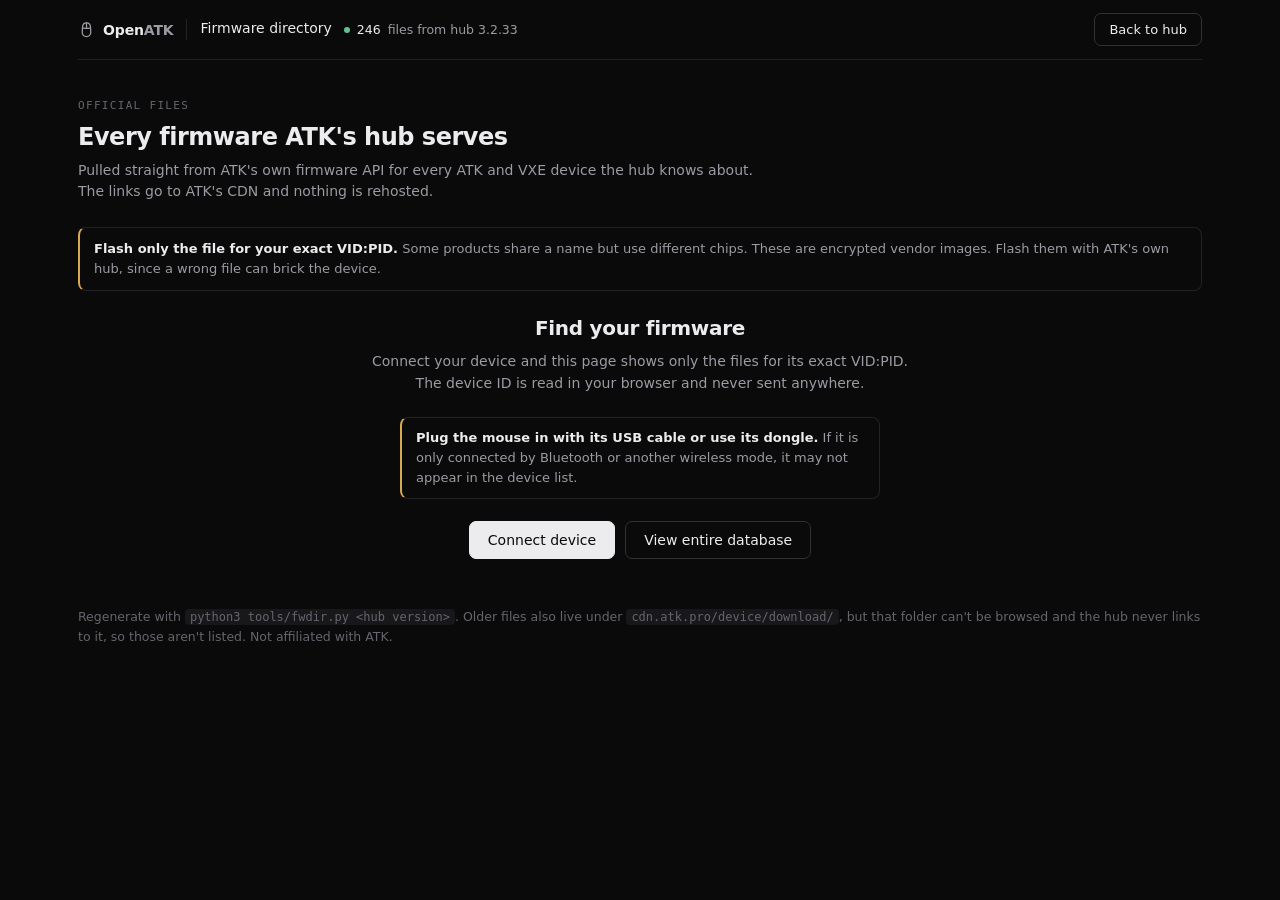
==== firmware/index.html @ 62155bb9 "Remind people to use the USB cable or dongle on the firmware page Co-Authored-By: Claude Sonnet 5.5 " ====
<!DOCTYPE html>
<html lang="en">
<head>
<meta charset="utf-8">
<meta http-equiv="Content-Security-Policy" content="default-src 'none'; script-src 'unsafe-inline'; style-src 'self' 'unsafe-inline' https://fonts.googleapis.com; font-src https://fonts.gstatic.com; connect-src 'none'; base-uri 'none'; form-action 'none'; img-src 'self' data: https://bpcdn.atkgear.com">
<meta name="viewport" content="width=device-width,initial-scale=1">
<script>try{const t=localStorage.getItem('openatk.theme');if(t)document.documentElement.dataset.theme=t.replace(/[^a-z]/g,'').slice(0,12)}catch{}
addEventListener('storage',e=>{if(e.key==='openatk.theme')document.documentElement.dataset.theme=String(e.newValue||'').replace(/[^a-z]/g,'').slice(0,12)});
addEventListener('message',e=>{if(e.source===parent&&e.origin===location.origin&&e.data&&e.data.type==='openatk-theme')document.documentElement.dataset.theme=String(e.data.theme).replace(/[^a-z]/g,'').slice(0,12)});
addEventListener('keydown',e=>{if((e.ctrlKey||e.metaKey)&&e.key==='k'&&parent!==window){e.preventDefault();parent.postMessage({type:'openatk-palette'},location.origin)}});</script>

<title>ATK Firmware</title>
<link href="https://fonts.googleapis.com/css2?family=Inter:wght@400;500;600;700&family=IBM+Plex+Mono:wght@400;500&family=Space+Grotesk:wght@500;600;700&display=swap" rel="stylesheet">
<link rel="stylesheet" href="../ui.css">
<style>
.intro{margin:40px 0 24px;max-width:680px}
.intro h2{margin:12px 0 8px;font:600 24px/1.2 var(--sans);letter-spacing:-.02em}
.intro p{margin:0;color:var(--dim)}
.warn{margin:0 0 22px;border-left:2px solid var(--warn)}
.warn b{color:var(--ink);font-weight:600}
.tools{display:flex;flex-wrap:wrap;gap:10px;align-items:center;margin:0 0 18px}
.search{flex:1 1 280px;display:flex;align-items:center;gap:10px;padding:0 12px;height:36px;border-radius:7px;border:1px solid var(--line2)}
.search:focus-within{border-color:var(--dim)}
.search svg{color:var(--dimmer);flex:none;width:15px;height:15px}
.search input{flex:1;min-width:0;background:none;border:0;outline:none;color:var(--ink);font:inherit;padding:0}
.search input::placeholder{color:var(--dimmer)}
.chips{display:flex;gap:4px;flex-wrap:wrap}
.chip{font:500 13px/1 var(--sans);padding:8px 12px;border-radius:7px;border:1px solid transparent;cursor:pointer;color:var(--dim);background:none}
.chip:hover{color:var(--ink)}
.chip[aria-pressed=true]{color:var(--ink);background:var(--card2);border-color:var(--line2)}
.chip span{opacity:.7;margin-left:4px;font-family:var(--mono);font-size:11.5px}
.count{margin-left:auto;color:var(--dimmer);font:400 12.5px/1 var(--mono)}
.detect{margin:-6px 0 18px}
.detect b{color:var(--ink)}
.detect code{color:var(--acc)}
.detect.bad{border-color:#4d2c2a}
.detect button{margin-left:8px;background:none;border:0;color:var(--dim);text-decoration:underline;cursor:pointer;font:inherit;padding:0}
.grid{display:grid;grid-template-columns:repeat(auto-fill,minmax(340px,1fr));gap:12px}
.card{border:1px solid var(--line);border-radius:10px;padding:16px;display:flex;flex-direction:column;gap:12px;min-width:0}
.card h3{margin:0;font:600 14px/1.3 var(--sans);overflow-wrap:anywhere}
.meta{display:flex;flex-wrap:wrap;gap:6px}
.pill{font:400 11.5px/1 var(--mono);padding:5px 7px;border-radius:5px;color:var(--dim);border:1px solid var(--line)}
.pill.acc{color:var(--ink);border-color:var(--line2)}
.vers{display:flex;flex-direction:column;border-top:1px solid var(--line)}
.ver{display:grid;grid-template-columns:auto 1fr auto;gap:4px 12px;align-items:center;padding:10px 0}
.ver+.ver{border-top:1px solid var(--line)}
.ver .v{font:500 13px/1 var(--mono)}
.ver .tag{font:500 10px/1 var(--mono);letter-spacing:.08em;text-transform:uppercase;color:var(--acc);justify-self:start}
.ver .acts{display:flex;gap:6px;grid-row:span 2}
.ver .note{grid-column:1/3;margin:0;color:var(--dim);font-size:12.5px;line-height:1.45;display:-webkit-box;-webkit-line-clamp:2;
  -webkit-box-orient:vertical;overflow:hidden;cursor:pointer;overflow-wrap:anywhere}
.ver .note.open{-webkit-line-clamp:unset;white-space:pre-line}
.ver .note:empty{display:none}
.act{font:500 12.5px/1 var(--sans);padding:7px 10px;border-radius:6px;border:1px solid var(--line2);cursor:pointer;text-decoration:none;
  color:var(--ink);background:none;white-space:nowrap}
.act:hover{background:var(--card2)}
.act.dl{background:var(--ink);border-color:var(--ink);color:#0a0a0b}
.act.dl:hover{background:#fff}
.empty{padding:60px 20px;text-align:center;color:var(--dimmer)}
.foot{margin-top:34px}
.gate{max-width:560px;margin:24px auto 48px;text-align:center}
.gate h2{margin:0 0 10px;font:600 20px/1.3 var(--sans);letter-spacing:-.015em}
.gate p{margin:0 auto 22px;color:var(--dim)}
.gate .hint{max-width:480px;padding:10px 14px;border:1px solid var(--line);border-left:2px solid var(--warn);border-radius:var(--r);font-size:13px;text-align:left}
.gate .hint b{color:var(--ink);font-weight:600}
.gate .actions{display:flex;flex-wrap:wrap;justify-content:center;gap:10px}
.gate .btn{padding:11px 18px;font-size:14px}
.gate .gatenote{margin:18px auto 0;font-size:13px;color:var(--warn)}
.gate .gatenote:empty{display:none}
#browse.device .tools{display:none}
#browse.device .detect{margin-top:0}
.detect .acts{display:flex;flex-wrap:wrap;gap:8px;margin-top:12px}
.detect .acts button{margin:0;padding:8px 12px;border:1px solid var(--line2);border-radius:6px;background:none;color:var(--ink);font:500 12.5px/1 var(--sans);text-decoration:none}
.detect .acts button:hover{background:var(--card2)}
@media (max-width:820px){
.grid{grid-template-columns:minmax(0,1fr)}
.count{margin-left:0;width:100%}
}
</style>
</head>
<body>
<div class="wrap">

<header>
  <a class="brand" href="../" aria-label="OpenATK home">
    <span class="mark"><svg viewBox="0 0 24 24" width="20" height="20" fill="none" stroke="currentColor" style="color:var(--acc)" stroke-width="1.8" aria-hidden="true"><path d="M12 2.5c3.7 0 5.6 2.6 5.7 6.6l.3 6.4c.2 4.1-2.3 6.5-6 6.5s-6.2-2.4-6-6.5l.3-6.4C6.4 5.1 8.3 2.5 12 2.5Z"/><path d="M12 2.8v6.4M6.5 9.6c3.6 1 7.4 1 11 0" stroke-linecap="round"/></svg></span>
    <b>Open<span>ATK</span></b>
  </a>
  <div class="devhead">
    <h1>Firmware directory</h1>
    <div class="status" id="status">Loading</div>
  </div>
  <a class="btn ghost" href="../">Back to hub</a>
</header>

<section class="intro">
  <div class="kicker">Official files</div>
  <h2>Every firmware ATK's hub serves</h2>
  <p>Pulled straight from ATK's own firmware API for every ATK and VXE device the hub knows about. The links go to ATK's CDN and nothing is rehosted.</p>
</section>

<p class="warn"><b>Flash only the file for your exact VID:PID.</b> Some products share a name but use different chips. These are encrypted vendor images. Flash them with ATK's own hub, since a wrong file can brick the device.</p>

<section class="gate" id="gate">
  <h2>Find your firmware</h2>
  <p>Connect your device and this page shows only the files for its exact VID:PID. The device ID is read in your browser and never sent anywhere.</p>
  <p class="hint"><b>Plug the mouse in with its USB cable or use its dongle.</b> If it is only connected by Bluetooth or another wireless mode, it may not appear in the device list.</p>
  <div class="actions"><button class="btn" id="connect" type="button">Connect device</button><button class="btn ghost" id="showAll" type="button">View entire database</button></div>
  <p class="gatenote" id="gateNote" role="status"></p>
</section>

<div id="browse" hidden>
<div class="tools">
  <label class="search"><svg viewBox="0 0 24 24" width="18" height="18" fill="none" stroke="currentColor" stroke-width="2" stroke-linecap="round" aria-hidden="true"><circle cx="11" cy="11" r="7"/><path d="m20 20-3.5-3.5"/></svg><input id="q" type="search" placeholder="Search name, VID:PID, version" aria-label="Search firmware" autocomplete="off"></label>
  <div class="chips" id="chips" role="group" aria-label="Brand"></div>
  <button class="btn ghost" id="detect" type="button">Check my device</button>
  <div class="count" id="count" aria-live="polite"></div>
</div>
<div class="detect" id="detectOut" role="status" hidden></div>

<div class="grid" id="grid"></div>
</div>

<p class="foot">Regenerate with <code>python3 tools/fwdir.py &lt;hub version&gt;</code>. Older files also live under <code>cdn.atk.pro/device/download/</code>, but that folder can't be browsed and the hub never links to it, so those aren't listed. Not affiliated with ATK.</p>

</div>
<script id="fw" type="application/json">{"hub": "3.2.33", "rows": [{"name": "ATK 8K Nano Dongle", "vid": "373b", "pid": "1178", "mark": "dongle", "version": "1.05", "file": "https://bpcdn.atkgear.com/hub-cloud/file/6d37c5a793b597dd5ed7aeb981f3dd7c.bin", "notes": "Fixed known issues"}, {"name": "ATK A9 2.0 NK", "vid": "373b", "pid": "1223", "mark": "a9", "version": "1.0.11", "file": "https://bpcdn.atkgear.com/hub-cloud/file/f02eb9a50400c7c348dc03ebdc33a70c.bin", "notes": "Factory firmware"}, {"name": "ATK A9 3.0 NK", "vid": "373b", "pid": "1305", "mark": "a9", "version": "1.0.20", "file": "https://bpcdn.atkgear.com/hub-cloud/file/4e09f88d09da1732068cfc5bc075131e.bin", "notes": "Initial Firmware"}, {"name": "ATK A9 3.0 NK", "vid": "373b", "pid": "134e", "mark": "a9", "version": "1.0.21", "file": "https://bpcdn.atkgear.com/hub-cloud/file/b7e03161109fbc6930badf37ad80b1d4.bin", "notes": "Initial Firmware"}, {"name": "ATK A9 Air", "vid": "373b", "pid": "120a", "mark": "a9", "version": "3.03", "file": "https://bpcdn.atkgear.com/hub-cloud/file/faee293f0867e6547bc4eec74ca710ae.bin", "notes": "1. Fixed keys not being released during macro recording"}, {"name": "ATK A9 Air", "vid": "373b", "pid": "120a", "mark": "a9", "version": "3.00", "file": "https://bpcdn.atkgear.com/hub-cloud/file/e464d49c59ca0cb1a3d35c83cc2dab8d.bin", "notes": "Note: because the device's low-level firmware was optimized, the matching receiver firmware must also be updated to V3.00 or later."}, {"name": "ATK A9 Air", "vid": "373b", "pid": "1343", "mark": "a9", "version": "1.1.6", "file": "https://bpcdn.atkgear.com/hub-cloud/file/c074eb55357c8bae27912f91cbe3b2f7.bin", "notes": "Initial Firmware"}, {"name": "ATK A9 Air +", "vid": "373b", "pid": "1288", "mark": "a9", "version": "1.1.6", "file": "https://bpcdn.atkgear.com/hub-cloud/file/ec4f9b691d2e2406c04ad4f837a87990.bin", "notes": "Initial Firmware"}, {"name": "ATK A9 Air +", "vid": "373b", "pid": "1293", "mark": "a9", "version": "5.20", "file": "https://bpcdn.atkgear.com/hub-cloud/file/6bd0c61f52f98a09ce32c2fe7f323b14.bin", "notes": "Routine update"}, {"name": "ATK A9 Air +", "vid": "373b", "pid": "1293", "mark": "a9", "version": "5.10", "file": "https://bpcdn.atkgear.com/hub-cloud/file/8b24be4417f4a713a25568e68656b2a1.bin", "notes": "Factory firmware"}, {"name": "ATK A9 Mini", "vid": "373b", "pid": "125a", "mark": "a9", "version": "5.10", "file": "https://bpcdn.atkgear.com/hub-cloud/file/932b54b8eeba14698cb49850f0e4f3c6.bin", "notes": "Factory firmware"}, {"name": "ATK A9 Mini", "vid": "373b", "pid": "1268", "mark": "a9", "version": "1.1.6", "file": "https://bpcdn.atkgear.com/hub-cloud/file/7e30127670fd63b0521316d41f2bd5d9.bin", "notes": "Initial Firmware"}, {"name": "ATK A9 Mini +", "vid": "373b", "pid": "1251", "mark": "a9", "version": "1.1.6", "file": "https://bpcdn.atkgear.com/hub-cloud/file/80541e0c0aa410a0d52a2e435e5264bf.bin", "notes": "Initial firmware"}, {"name": "ATK A9 Mini +", "vid": "373b", "pid": "128e", "mark": "a9", "version": "5.20", "file": "https://bpcdn.atkgear.com/hub-cloud/file/6c7b50126c4ce426408aed5e5f7eba07.bin", "notes": "Routine update"}, {"name": "ATK A9 Mini +", "vid": "373b", "pid": "128e", "mark": "a9", "version": "5.10", "file": "https://bpcdn.atkgear.com/hub-cloud/file/348f64449ba9c3f9a89054f04ed96353.bin", "notes": "Factory firmware"}, {"name": "ATK A9 NB ULTRA", "vid": "373b", "pid": "11f3", "mark": "a9", "version": "2.10", "file": "https://bpcdn.atkgear.com/hub-cloud/file/7ae2fa7339715de3cae78f01e854be1a.bin", "notes": "Routine update"}, {"name": "ATK A9 NB ULTRA", "vid": "373b", "pid": "11f3", "mark": "a9", "version": "2.09", "file": "https://bpcdn.atkgear.com/hub-cloud/file/8ba18da1b8e242c1cbe7b74c022d8d64.bin", "notes": "Routine update"}, {"name": "ATK A9 NB ULTRA", "vid": "373b", "pid": "11f3", "mark": "a9", "version": "2.08", "file": "https://bpcdn.atkgear.com/hub-cloud/file/ff8d50b7456488e332bc690697578fbc.bin", "notes": "1. Routine update"}, {"name": "ATK A9 NB ULTRA", "vid": "373b", "pid": "11f3", "mark": "a9", "version": "2.07", "file": "https://bpcdn.atkgear.com/hub-cloud/file/645623127409787b0a97d939815d1536.bin", "notes": "1. Default firmware"}, {"name": "ATK A9 NK", "vid": "373b", "pid": "1116", "mark": "a9", "version": "1.25", "file": "https://bpcdn.atkgear.com/hub-cloud/file/3c6e0128e537398048a706b9b43b9c65.bin", "notes": "1. Fixed the receiver sometimes needing to be replugged after restarting the PC"}, {"name": "ATK A9 NK", "vid": "373b", "pid": "1116", "mark": "a9", "version": "1.20", "file": "https://bpcdn.atkgear.com/hub-cloud/file/ca7f6f600b0d638ca64ce24325a806d8.bin", "notes": "June update #1:\n\n1. Fixed occasional missed clicks after the mouse wakes from sleep\n2. Fixed low polling rate after the mouse wakes from sleep"}, {"name": "ATK A9 NK", "vid": "373b", "pid": "1116", "mark": "a9", "version": "1.15", "file": "https://bpcdn.atkgear.com/hub-cloud/file/e0f34399a0668494a43bd4e00f7310c5.bin", "notes": "April update #3:\n\n1. Fixed known issues"}, {"name": "ATK A9 NK", "vid": "373b", "pid": "1116", "mark": "a9", "version": "1.08", "file": "https://bpcdn.atkgear.com/hub-cloud/file/ed3b938157accf96a4f4b28b04443d53.bin", "notes": "April update #1:\n1. Factory firmware"}, {"name": "ATK A9 Plus 3.0 NK", "vid": "373b", "pid": "1337", "mark": "a9", "version": "1.0.20", "file": "https://bpcdn.atkgear.com/hub-cloud/file/bb07dd1647bb78315db6bf9deeb04555.bin", "notes": "Initial Firmware"}, {"name": "ATK A9 Plus NK", "vid": "373b", "pid": "1115", "mark": "a9", "version": "1.30", "file": "https://bpcdn.atkgear.com/hub-cloud/file/0dc84a90ab04b1ccf7b8188348f2de8c.bin", "notes": "Fixed known issues"}, {"name": "ATK A9 Plus NK", "vid": "373b", "pid": "1115", "mark": "a9", "version": "1.27", "file": "https://bpcdn.atkgear.com/hub-cloud/file/30d799044167b52517bd6bbed7d26a59.bin", "notes": "Fixed the receiver sometimes not being recognized"}, {"name": "ATK A9 Plus NK", "vid": "373b", "pid": "1115", "mark": "a9", "version": "1.26", "file": "https://bpcdn.atkgear.com/hub-cloud/file/af9beb116b4acd764e9bba1c460b6ad1.bin", "notes": "1. Improved mouse macros"}, {"name": "ATK A9 Plus NK", "vid": "373b", "pid": "1115", "mark": "a9", "version": "1.25", "file": "https://bpcdn.atkgear.com/hub-cloud/file/0287c93c4fe91855c8b6e3ef1efa845a.bin", "notes": "1. Fixed the receiver sometimes needing to be replugged after restarting the PC"}, {"name": "ATK A9 Plus NK", "vid": "373b", "pid": "1115", "mark": "a9", "version": "1.20", "file": "https://bpcdn.atkgear.com/hub-cloud/file/662eaca0ef4f179e538941fac37268ce.bin", "notes": "June update #1:\n\n1. Fixed occasional missed clicks after the mouse wakes from sleep\n2. Fixed low polling rate after the mouse wakes from sleep"}, {"name": "ATK A9 Plus NK", "vid": "373b", "pid": "1115", "mark": "a9", "version": "1.15", "file": "https://bpcdn.atkgear.com/hub-cloud/file/3ebc0808407230da36aa483f3f7a96ca.bin", "notes": "April update #3:\n\n1. Fixed known issues"}, {"name": "ATK A9 Plus NK", "vid": "373b", "pid": "1115", "mark": "a9", "version": "1.08", "file": "https://bpcdn.atkgear.com/hub-cloud/file/f7b7c03709a30df938c0d24ff28b54b9.bin", "notes": "April update #1:\n1. Factory firmware"}, {"name": "ATK A9 Plus NK", "vid": "373b", "pid": "1224", "mark": "a9", "version": "1.0.12", "file": "https://bpcdn.atkgear.com/hub-cloud/file/571e307aca3dd97a9bf94782111fd285.bin", "notes": "Factory firmware"}, {"name": "ATK A9 Plus NK", "vid": "373b", "pid": "1300", "mark": "a9", "version": "1.0.17", "file": "https://bpcdn.atkgear.com/hub-cloud/file/5dc561261b643d1df403374345311d71.bin", "notes": "Initial Firmware"}, {"name": "ATK A9 Pro", "vid": "373b", "pid": "112d", "mark": "a9", "version": "1.24", "file": "https://bpcdn.atkgear.com/hub-cloud/file/27f49b091753cfdb07347324e46ae8ae.zip", "notes": "1. Supports switching to a specific onboard profile"}, {"name": "ATK A9 Pro", "vid": "373b", "pid": "112d", "mark": "a9", "version": "1.23", "file": "https://bpcdn.atkgear.com/hub-cloud/file/df6506b0c40c2c9245e6afd9dead23a0.zip", "notes": "1. Fixed onboard profile switching not working\n2. Fixed DPI changes not applying after adding a DPI stage on the 8K receiver"}, {"name": "ATK A9 Pro Max", "vid": "373b", "pid": "1117", "mark": "a9", "version": "2.01", "file": "https://bpcdn.atkgear.com/hub-cloud/file/169a4a3d348ba75aae53bc462708a7ce.bin", "notes": "September update #1:\n\n1. Fixed known issues"}, {"name": "ATK A9 Pro Max 2.0 NK", "vid": "373b", "pid": "11db", "mark": "a9", "version": "1.0.12", "file": "https://bpcdn.atkgear.com/hub-cloud/file/c74c0a5b2a035d8a7cd12a5ce4e6468c.bin", "notes": "Fixed the light occasionally flashing yellow after a full charge"}, {"name": "ATK A9 Pro Max 2.0 NK", "vid": "373b", "pid": "1264", "mark": "a9", "version": "1.0.13", "file": "https://bpcdn.atkgear.com/hub-cloud/file/2c7c36031a77fb745700db69668e2d98.bin", "notes": "Fixed known issues"}, {"name": "ATK A9 Pro Max 2.0 NK", "vid": "373b", "pid": "1301", "mark": "a9", "version": "1.0.17", "file": "https://bpcdn.atkgear.com/hub-cloud/file/aac290b4b864e1fe7c62dde15a47b6d4.bin", "notes": "Initial firmware"}, {"name": "ATK A9 Pro Max 3.0 NK", "vid": "373b", "pid": "1338", "mark": "a9", "version": "1.0.20", "file": "https://bpcdn.atkgear.com/hub-cloud/file/cdc99e6cd3e3fc78ed89304d8e6c125e.bin", "notes": "Initial Firmware"}, {"name": "ATK A9 SE 3.0 NK", "vid": "373b", "pid": "130f", "mark": "a9", "version": "1.0.20", "file": "https://bpcdn.atkgear.com/hub-cloud/file/84ec1e5728649b4866615588cb3441f3.bin", "notes": "Initial Firmware"}, {"name": "ATK A9 SE 3.0 NK", "vid": "373b", "pid": "134d", "mark": "a9", "version": "1.1.0", "file": "https://bpcdn.atkgear.com/hub-cloud/file/1bf3bd70e4edbce5a7f0d4c8e81a02f0.bin", "notes": "Initial Firmware"}, {"name": "ATK A9 SE NK", "vid": "373b", "pid": "1135", "mark": "a9", "version": "1.25", "file": "https://bpcdn.atkgear.com/hub-cloud/file/5b4f8267c584f232ed050db0a870d350.bin", "notes": "1. Fixed the receiver sometimes needing to be replugged after restarting the PC"}, {"name": "ATK A9 SE NK", "vid": "373b", "pid": "1135", "mark": "a9", "version": "1.20", "file": "https://bpcdn.atkgear.com/hub-cloud/file/950cfa14d7522794dfb70beaaad2ef03.bin", "notes": "June update #1:\n\n1. Fixed occasional missed clicks after the mouse wakes from sleep\n2. Fixed low polling rate after the mouse wakes from sleep"}, {"name": "ATK A9 SE NK", "vid": "373b", "pid": "1135", "mark": "a9", "version": "1.15", "file": "https://bpcdn.atkgear.com/hub-cloud/file/12dbd46f6792018ced4a2d1076a37739.bin", "notes": "April update #3:\n\n1. Fixed known issues"}, {"name": "ATK A9 SE NK", "vid": "373b", "pid": "1135", "mark": "a9", "version": "1.08", "file": "https://bpcdn.atkgear.com/hub-cloud/file/0daa6c6b7c9d159f2ea7221c3f38bea6.bin", "notes": "April update #1:\n1. Factory firmware"}, {"name": "ATK A9 SE NK", "vid": "373b", "pid": "1222", "mark": "a9", "version": "1.0.11", "file": "https://bpcdn.atkgear.com/hub-cloud/file/f933237dde6ba414fda9edfe52fd29d5.bin", "notes": "Initial Firmware"}, {"name": "ATK A9 Ultimate", "vid": "373b", "pid": "11b6", "mark": "a9", "version": "3.03", "file": "https://bpcdn.atkgear.com/hub-cloud/file/cc058e6d3e7c4504813294561bf27f4d.bin", "notes": "1. Fixed keys not being released during macro recording"}, {"name": "ATK A9 Ultimate", "vid": "373b", "pid": "11b6", "mark": "a9", "version": "3.00", "file": "https://bpcdn.atkgear.com/hub-cloud/file/1e683015504d233a39875460021f34fe.bin", "notes": "October update #1, firmware 3.00:\n\n1. Improved interference resistance\n\nNote: because the device's low-level firmware was optimized, the matching receiver firmware must also be updated to V3.00 or later."}, {"name": "ATK A9 Ultimate", "vid": "373b", "pid": "1314", "mark": "a9", "version": "1.1.6", "file": "https://bpcdn.atkgear.com/hub-cloud/file/2bb886d868bb70c9b0d913971b981bb0.bin", "notes": "Initial Firmware"}, {"name": "ATK A9 Ultimate +", "vid": "373b", "pid": "1287", "mark": "a9", "version": "1.1.6", "file": "https://bpcdn.atkgear.com/hub-cloud/file/750ea8070b5b76eac9d070d5dccbed8e.bin", "notes": "Initial firmware"}, {"name": "ATK A9 Ultimate +", "vid": "373b", "pid": "1292", "mark": "a9", "version": "5.20", "file": "https://bpcdn.atkgear.com/hub-cloud/file/0adc896090a806bd305093acb3eb15b8.bin", "notes": "Routine update"}, {"name": "ATK A9 Ultimate +", "vid": "373b", "pid": "1292", "mark": "a9", "version": "5.10", "file": "https://bpcdn.atkgear.com/hub-cloud/file/2be4805ebad6a255c8f5bcfef5c2e661.bin", "notes": "Factory firmware"}, {"name": "ATK A9 Ultra", "vid": "373b", "pid": "1119", "mark": "a9", "version": "3.01", "file": "https://bpcdn.atkgear.com/hub-cloud/file/73e70a4ef1502fb5976f3a261311f91e.bin", "notes": "June update #1:\n\n1. Updated the competitive firmware MAX (20000 fps or higher)"}, {"name": "ATK A9 Ultra Max 2.0", "vid": "373b", "pid": "11dd", "mark": "a9", "version": "3.00", "file": "https://bpcdn.atkgear.com/hub-cloud/file/0c145dc7afdbeec03ec3ae0dd1d056b9.bin", "notes": "October update #1, firmware 3.00:\n\n1. Improved interference resistance\n\nNote: because the device's low-level firmware was optimized, the matching receiver firmware must also be updated to V3.00 or later."}, {"name": "ATK A9 Ultra Max 2.0 Tri-Mode", "vid": "373b", "pid": "11f2", "mark": "a9", "version": "3.02", "file": "https://bpcdn.atkgear.com/hub-cloud/file/3d8e2b268e8cfd82b7de1cff4e7f23c9.bin", "notes": "Routine update"}, {"name": "ATK A9 Ultra Max 2.0 Tri-Mode", "vid": "373b", "pid": "1270", "mark": "a9", "version": "3.03", "file": "https://bpcdn.atkgear.com/hub-cloud/file/134daac77aab9adb4c9f610ea2d6328c.bin", "notes": "Routine update"}, {"name": "ATK Duckbill Ultra", "vid": "373b", "pid": "11a6", "mark": "duckbill", "version": "3.00", "file": "https://bpcdn.atkgear.com/hub-cloud/file/4c32d77765d73cff81dfca1f43b166de.bin", "notes": "October update #1, firmware 3.00:\n\n1. Improved interference resistance\n\nNote: because the device's low-level firmware was optimized, the matching receiver firmware must also be updated to V3.00 or later."}, {"name": "ATK Duckbill Ultra", "vid": "373b", "pid": "11a6", "mark": "duckbill", "version": "1.20", "file": "https://bpcdn.atkgear.com/hub-cloud/file/d53c0d459ffc85e89b53fa78912bed38.bin", "notes": "September update #1, firmware 1.20:\n\n1. Support for the new 54H20 receiver"}, {"name": "ATK F1 EXTREME", "vid": "373b", "pid": "1045", "mark": "f1", "version": "3.01", "file": "https://bpcdn.atkgear.com/hub-cloud/file/fab7098a70c5ab63f104eecd48f50845.bin", "notes": "June update #1:\n\n1. Updated the competitive firmware MAX (20000 fps or higher)"}, {"name": "ATK F1 EXTREME 2.0", "vid": "373b", "pid": "11e3", "mark": "f1", "version": "3.00", "file": "https://bpcdn.atkgear.com/hub-cloud/file/ecfcd845e2df9027b1216eb728df707b.bin", "notes": "October update #1, firmware 3.00:\n\n1. Improved interference resistance\n\nNote: because the device's low-level firmware was optimized, the matching receiver firmware must also be updated to V3.00 or later."}, {"name": "ATK F1 LEVIATAN", "vid": "373b", "pid": "105b", "mark": "f1", "version": "3.01", "file": "https://bpcdn.atkgear.com/hub-cloud/file/1194422426b1e68f2779f5b60f413f01.bin", "notes": "June update #1:\n\n1. Updated the competitive firmware MAX (20000 fps or higher)"}, {"name": "ATK F1 LEVIATAN 2.0", "vid": "373b", "pid": "11f0", "mark": "f1", "version": "3.00", "file": "https://bpcdn.atkgear.com/hub-cloud/file/9a5ebab214470a281f01ecce0f927cb1.bin", "notes": "October update #1, firmware 3.00:\n\n1. Improved interference resistance\n\nNote: because the device's low-level firmware was optimized, the matching receiver firmware must also be updated to V3.00 or later."}, {"name": "ATK F1 PRO", "vid": "373b", "pid": "1014", "mark": "f1", "version": "3.01", "file": "https://bpcdn.atkgear.com/hub-cloud/file/37ba637428aa57a6e98ae37ae9fcc34b.bin", "notes": "June update #1:\n\n1. Updated the competitive firmware MAX (20000 fps or higher)"}, {"name": "ATK F1 PRO MAX", "vid": "373b", "pid": "1015", "mark": "f1", "version": "3.01", "file": "https://bpcdn.atkgear.com/hub-cloud/file/ae4aef4c78ca3d87f999bf2703397eaf.bin", "notes": "June update #1:\n\n1. Updated the competitive firmware MAX (20000 fps or higher)"}, {"name": "ATK F1 Ultimate", "vid": "373b", "pid": "102e", "mark": "f1", "version": "3.01", "file": "https://bpcdn.atkgear.com/hub-cloud/file/2d4b7756bc145fdb4dfc47e536c0cfe4.bin", "notes": "June update #1:\n\n1. Updated the competitive firmware MAX (20000 fps or higher)"}, {"name": "ATK F1 Ultimate 2.0", "vid": "373b", "pid": "11e4", "mark": "f1", "version": "3.03", "file": "https://bpcdn.atkgear.com/hub-cloud/file/13b413bc3f8cafe8cf73e542c5433526.bin", "notes": "1. Fixed keys not being released during macro recording"}, {"name": "ATK F1 Ultimate 2.0", "vid": "373b", "pid": "11e4", "mark": "f1", "version": "3.00", "file": "https://bpcdn.atkgear.com/hub-cloud/file/0730a5f64ca17bba9070110f82dd49e1.bin", "notes": "October update #1, firmware 3.00:\n\n1. Improved interference resistance\n\nNote: because the device's low-level firmware was optimized, the matching receiver firmware must also be updated to V3.00 or later."}, {"name": "ATK F1 Ultra Max 2.0", "vid": "373b", "pid": "11ed", "mark": "f1", "version": "3.01", "file": "https://bpcdn.atkgear.com/hub-cloud/file/0413c2af279f702963e683c183d1c4ab.bin", "notes": "October update #1, firmware 3.01:\n\n1. Improved interference resistance\n\nNote: because the device's low-level firmware was optimized, the matching receiver firmware must also be updated to V3.00 or later."}, {"name": "ATK F1 Ultra Max 2.0", "vid": "373b", "pid": "126e", "mark": "f1", "version": "3.03", "file": "https://bpcdn.atkgear.com/hub-cloud/file/4dbf1408a4c307b8730ed40d2d61f503.bin", "notes": "Factory firmware"}, {"name": "ATK F1 V3 ULTIMATE +", "vid": "373b", "pid": "12a7", "mark": "f1", "version": "1.21", "file": "https://bpcdn.atkgear.com/hub-cloud/file/8741b2e9bf387b3ea614b1786a2fbcfa.bin", "notes": "Initial firmware"}, {"name": "ATK Ghost EXTREME", "vid": "373b", "pid": "120d", "mark": "ghost", "version": "3.01", "file": "https://bpcdn.atkgear.com/hub-cloud/file/257f9b110d47923f259d60e7cdb20a4b.bin", "notes": "Fixed known issues, improved the experience"}, {"name": "ATK Ghost EXTREME", "vid": "373b", "pid": "120d", "mark": "ghost", "version": "3.00", "file": "https://bpcdn.atkgear.com/hub-cloud/file/48328738203cdbbf4b80bfec6d73f6e1.bin", "notes": "Factory firmware"}, {"name": "ATK Ghost EXTREME +", "vid": "373b", "pid": "128a", "mark": "ghost", "version": "5.20", "file": "https://bpcdn.atkgear.com/hub-cloud/file/f86a876e7559daab6e03a358cf04739f.bin", "notes": "Initial Firmware"}, {"name": "ATK Ghost Ultimate", "vid": "373b", "pid": "120e", "mark": "ghost", "version": "3.01", "file": "https://bpcdn.atkgear.com/hub-cloud/file/d515775d9d728bd87532f171d32dea77.bin", "notes": "Factory firmware"}, {"name": "ATK Ghost Ultimate +", "vid": "373b", "pid": "128b", "mark": "ghost", "version": "5.20", "file": "https://bpcdn.atkgear.com/hub-cloud/file/a09d3ee969242486b73e7617b3e2ca6a.bin", "notes": "Initial Firmware"}, {"name": "ATK Horizon", "vid": "373b", "pid": "120c", "mark": "ttgk", "version": "0.9", "file": "https://bpcdn.atkgear.com/hub-cloud/file/536886e273278e8aee2adb19952682ac.bin", "notes": "Routine update"}, {"name": "ATK Horizon", "vid": "373b", "pid": "120c", "mark": "ttgk", "version": "0.8", "file": "https://bpcdn.atkgear.com/hub-cloud/file/2a3052233013ad473a096a2dc2a2f968.bin", "notes": "1. Factory firmware"}, {"name": "ATK Mercury Ⅰ", "vid": "373b", "pid": "107c", "mark": "device", "version": "1.2.2", "file": "https://bpcdn.atkgear.com/hub-cloud/file/b9f437bb5299483d9346bc2774857458.zip", "notes": "Headset driver handling"}, {"name": "ATK N9 V2 PRO", "vid": "373b", "pid": "12d4", "mark": "dongle", "version": "0.0.1.8", "file": "https://bpcdn.atkgear.com/hub-cloud/file/b75fb64ae97207bf3f2681add13fbe0f.bin", "notes": "Changes:\nThe dongle's indicator light now turns off after the dongle and headset have been disconnected for 5 minutes"}, {"name": "ATK N9 V2 PRO", "vid": "373b", "pid": "12d4", "mark": "dongle", "version": "0.0.1.7", "file": "https://bpcdn.atkgear.com/hub-cloud/file/bbf71d84501b3222aef65da137731dfb.bin", "notes": "English voice prompts\nInitial firmware"}, {"name": "ATK N9 V2 Ultimate", "vid": "373b", "pid": "1262", "mark": "dongle", "version": "0.0.1.3", "file": "https://bpcdn.atkgear.com/hub-cloud/file/c68ec0840a3db22543627e0677c2fb00.bin", "notes": "Update content:\nAdded the operation where the Dongle indicator light goes out after 5 minutes of no connection when using the dongle and headphones."}, {"name": "ATK N9 V2 Ultimate", "vid": "373b", "pid": "1262", "mark": "dongle", "version": "0.0.1.2", "file": "https://bpcdn.atkgear.com/hub-cloud/file/2abde9c64da7f34f0d22ed9d0e708db8.bin", "notes": "English voice prompts\nInitial firmware"}, {"name": "ATK N9 V2 ULTRA", "vid": "373b", "pid": "12d6", "mark": "dongle", "version": "0.0.1.8", "file": "https://bpcdn.atkgear.com/hub-cloud/file/57f07bab45fd3ab2f067d28100db366b.bin", "notes": "Update content:\nAdded the operation where the Dongle indicator light goes out after 5 minutes of no connection when using the dongle and headphones."}, {"name": "ATK N9 V2 ULTRA", "vid": "373b", "pid": "12d6", "mark": "dongle", "version": "0.0.1.7", "file": "https://bpcdn.atkgear.com/hub-cloud/file/c064cf8594c8563dec456ddba4657714.bin", "notes": "Initial firmware"}, {"name": "ATK PHANTOM ULTIMATE", "vid": "373b", "pid": "1312", "mark": "phantom", "version": "1.1.6", "file": "https://bpcdn.atkgear.com/hub-cloud/file/244206a850b9fe2c91234ac8302b74e6.bin", "notes": "Signal stability upgrade: Enhance anti-interference ability and optimize signal performance in complex electromagnetic environments\nKey response optimization: further reduce key delay, click feedback more crisp, and operation more responsive\nImproved battery life performance: optimized power consumption strategy, effectively extending the duration of a single charge, and providing more enjoyable gaming experience\nFix known issues\nAttention: The firmware receiver firmware version needs to be upgraded to v3.1.5 or above for use!!!"}, {"name": "ATK PHANTOM ULTIMATE", "vid": "373b", "pid": "1312", "mark": "phantom", "version": "1.0.20", "file": "https://bpcdn.atkgear.com/hub-cloud/file/c1787016de0ce0b6b30248c80283aac7.bin", "notes": "Initial Firmware"}, {"name": "ATK RS6", "vid": "373b", "pid": "109c", "mark": "rs6", "version": "2.02", "file": "https://bpcdn.atkgear.com/hub-cloud/file/61212ffff681f9a0d1f8b8de06172603.bin", "notes": "Fixed calibration sometimes misbehaving"}, {"name": "ATK RS6", "vid": "373b", "pid": "109c", "mark": "rs6", "version": "2.01", "file": "https://bpcdn.atkgear.com/hub-cloud/file/fd487624e2bb8437d10b5272b50957cf.bin", "notes": "1. Added gamepad emulation\n2. Added automatic switching between full-key and 6-key rollover\n3. Added FN key remapping\n4. Shortcut commands now support launch modes\n5. Custom colors for the Caps Lock and Win key indicators\n6. Improved Fingertip Ripple and Fingertip Rainbow lighting effects, added full-color and single-color modes\n7. Fixed known bugs, improved keyboard stability"}, {"name": "ATK RS6", "vid": "373b", "pid": "109c", "mark": "rs6", "version": "1.80", "file": "https://bpcdn.atkgear.com/hub-cloud/file/98c2f3766b47d01b37a7f32855fc476b.bin", "notes": "1. Added USB polling rate switching\n2. Added switch calibration lighting effect\n3. Added auto calibration\n4. Added support for Xinglan switches\n5. Improved switch calibration algorithm\n6. Improved Fingertip Rainbow lighting effect\n7. Improved stability of onboard profile and lighting switch keys\n8. Fixed known bugs, improved keyboard stability"}, {"name": "ATK RS6", "vid": "373b", "pid": "109c", "mark": "rs6", "version": "1.72", "file": "https://bpcdn.atkgear.com/hub-cloud/file/71a01545474ea6a508dc1da3eabf7dca.bin", "notes": "September update #1, firmware 1.72:\n\n1. Fixed keys sometimes dropping out or sticking\n2. Fixed known bugs, improved keyboard stability"}, {"name": "ATK RS6", "vid": "373b", "pid": "109c", "mark": "rs6", "version": "1.70", "file": "https://bpcdn.atkgear.com/hub-cloud/file/d6d180f02cf93db45bc7c1b55ea51c8f.bin", "notes": "September update #1, firmware 1.70:\n\n1. Upgraded to the Fierce Gen 3 Ultra firmware\n2. Onboard profile shortcuts changed to holding FN+Z/X/C/V for 3 seconds\n3. Fixed lighting brightness settings sometimes not applying\n4. Fixed known bugs, improved keyboard stability"}, {"name": "ATK RS6", "vid": "373b", "pid": "109c", "mark": "rs6", "version": "1.62", "file": "https://bpcdn.atkgear.com/hub-cloud/file/2f9f6a9442ff8ea49711458c2dbc330b.bin", "notes": "August update #1, firmware 1.62:\n\n1. Fixed calibration sometimes being lost after mixing switches\n2. Fixed the Caps Lock light misbehaving with the Christmas lighting effect\n3. Added a gradual fade-in for the lighting on power-on and wake\n4. Added onboard profile shortcuts (FN+ALT+1/2/3/4)\n5. Added a shortcut to open the web driver (FN+H)\n6. Fixed known bugs, improved system stability"}, {"name": "ATK RS6", "vid": "373b", "pid": "109c", "mark": "rs6", "version": "1.50", "file": "https://bpcdn.atkgear.com/hub-cloud/file/04c71a7cfbcc19caab83eb05c0f6e72c.bin", "notes": "July update #1, firmware 1.50:\n\nChanges:\n1. Added light show (supported in the ATK HUB 3.0 Beta client)\n2. Fixed known bugs, improved keyboard stability"}, {"name": "ATK RS6", "vid": "373b", "pid": "109c", "mark": "rs6", "version": "1.41", "file": "https://bpcdn.atkgear.com/hub-cloud/file/b8d1dc7189aa7e1c124ccd4937ab66a9.bin", "notes": "June update #2, firmware 1.41:\n\nChanges:\n1. Fixed the bottom dead zone sometimes growing after swapping switches\n2. Fixed abnormal light flashing when factory resetting with a key combo\n3. Fixed known bugs, improved performance and stability"}, {"name": "ATK RS6", "vid": "373b", "pid": "109c", "mark": "rs6", "version": "1.40", "file": "https://bpcdn.atkgear.com/hub-cloud/file/787c8d3acd99e9a7ad097669137c6a5d.bin", "notes": "June update #1, firmware 1.40:\n\nChanges:\n1. Added mixed switch support\n2. Fixed other known bugs, improved performance and stability"}, {"name": "ATK RS6", "vid": "373b", "pid": "109c", "mark": "rs6", "version": "1.30", "file": "https://bpcdn.atkgear.com/hub-cloud/file/4c7d8ae9c7edd4ee9ab53a57d12819dd.bin", "notes": "April update #2, firmware 1.30:\n\nChanges:\n1. Extreme mode now supports a minimum Rapid Trigger of 0.001 mm\n2. Fixed other known bugs, improved performance and stability"}, {"name": "ATK RS6", "vid": "373b", "pid": "109c", "mark": "rs6", "version": "1.22", "file": "https://bpcdn.atkgear.com/hub-cloud/file/10bc3521adfce222fa4f70364ff455ad.bin", "notes": "April update #1, firmware 1.22:\n\nChanges:\n1. Added lighting sleep timer\n2. Fixed other known bugs, improved performance and stability"}, {"name": "ATK RS6", "vid": "373b", "pid": "109c", "mark": "rs6", "version": "1.20", "file": "https://bpcdn.atkgear.com/hub-cloud/file/cb3a86cfd9f211f8c9c44a84e9d33c88.bin", "notes": "March update #1, firmware 1.20:\n\nChanges:\n1. Added AI MATCH dynamic adaptation, which users can turn on themselves.\n(Fixes occasional missed inputs in extreme mode caused by switch tolerances.)\n2. Fixed lighting brightness sometimes dropping\n3. Fixed the bottom dead zone sometimes not working\n4. Fixed keys sometimes not registering at the bottom of travel\n5. Improved music rhythm lighting\n6. Fixed other known bugs, improved stability\n\nNote: for the best experience and keyboard performance, the keyboard must be reset to factory settings after updating."}, {"name": "ATK RS6", "vid": "373b", "pid": "109c", "mark": "rs6", "version": "1.12", "file": "https://bpcdn.atkgear.com/hub-cloud/file/1508b571746a05e0ecc6340ca1c5010a.bin", "notes": "February update #2, firmware 1.12:\n1. Added music rhythm lighting\n2. Fixed known bugs, improved stability\n\nNote: for the best experience and keyboard performance, the keyboard must be reset to factory settings after updating."}, {"name": "ATK RS6", "vid": "373b", "pid": "109c", "mark": "rs6", "version": "1.10", "file": "https://bpcdn.atkgear.com/hub-cloud/file/f5bfc16b6a7c70b9e39b64d8e593fe9a.bin", "notes": "February update #1, firmware 1.10:\n1. Improved music rhythm lighting performance\n2. Fixed high latency caused by abnormal resource usage\n3. Fixed known bugs, improved stability\n\nNote: for the best experience and keyboard performance, the keyboard must be reset to factory settings after updating."}, {"name": "ATK U2 Mini 2.0", "vid": "373b", "pid": "11f6", "mark": "u2", "version": "3.03", "file": "https://bpcdn.atkgear.com/hub-cloud/file/e5e788103d80033c2f1a54e059bb7c4a.bin", "notes": "1. Fixed keys not being released during macro recording"}, {"name": "ATK U2 Mini 2.0", "vid": "373b", "pid": "11f6", "mark": "u2", "version": "3.01", "file": "https://bpcdn.atkgear.com/hub-cloud/file/181fc6c72cfe0f120be288a76a27e989.bin", "notes": "December update #1, firmware 3.01:\n\n1. Improved interference resistance\n\nNote: because the device's low-level firmware was optimized, the matching receiver firmware must also be updated to V3.00 or later."}, {"name": "ATK U2 NK", "vid": "373b", "pid": "110e", "mark": "u2", "version": "1.21", "file": "https://bpcdn.atkgear.com/hub-cloud/file/c11d8d817088b29b6a1d91779fe74bdf.bin", "notes": "August update #1:\n\n1. Fixed key remaps sometimes failing when switching profiles right after changing a key"}, {"name": "ATK U2 NK", "vid": "373b", "pid": "110e", "mark": "u2", "version": "1.20", "file": "https://bpcdn.atkgear.com/hub-cloud/file/68c28e09e2cd81f9b609013e6842fa6b.bin", "notes": "June update #1:\n\n1. Fixed occasional missed clicks after the mouse wakes from sleep\n2. Fixed low polling rate after the mouse wakes from sleep"}, {"name": "ATK U2 Plus NK", "vid": "373b", "pid": "110d", "mark": "u2", "version": "1.21", "file": "https://bpcdn.atkgear.com/hub-cloud/file/c1687bea95e3902390813ef96dd9268e.bin", "notes": "August update #1:\n\n1. Fixed key remaps sometimes failing when switching profiles right after changing a key"}, {"name": "ATK U2 Plus NK", "vid": "373b", "pid": "110d", "mark": "u2", "version": "1.20", "file": "https://bpcdn.atkgear.com/hub-cloud/file/6394ed0a818a860af0dd08dbc5bb58a1.bin", "notes": "June update #1:\n\n1. Fixed occasional missed clicks after the mouse wakes from sleep\n2. Fixed low polling rate after the mouse wakes from sleep"}, {"name": "ATK U2 Pro", "vid": "373b", "pid": "10ec", "mark": "u2", "version": "1.23", "file": "https://bpcdn.atkgear.com/hub-cloud/file/ce4da45add7836af9648be50dccddd82.zip", "notes": "1. Fixed onboard profile switching not working\n2. Fixed DPI changes not applying after adding a DPI stage on the 8K receiver"}, {"name": "ATK U2 Pro", "vid": "373b", "pid": "10ec", "mark": "u2", "version": "1.10", "file": "https://bpcdn.atkgear.com/hub-cloud/file/f16582ccc1c4ab02165946a25e282a28.zip", "notes": "July update #1, firmware 1.10:\n\nChanges:\n1. PRO: added corded mode and sensor angle rotation"}, {"name": "ATK U2 Pro", "vid": "373b", "pid": "10ec", "mark": "u2", "version": "1.09", "file": "https://bpcdn.atkgear.com/hub-cloud/file/68ea3db24c3241377c799ca83d469a63.zip", "notes": "June update #1, firmware 1.09:\n\nChanges:\n1. Fixed sleep issues on some mice in 2.4G mode"}, {"name": "ATK U2 Pro Max", "vid": "373b", "pid": "1158", "mark": "u2", "version": "1.82", "file": "https://bpcdn.atkgear.com/hub-cloud/file/3766f9fc9b8790472631d03cbd332f9d.bin", "notes": "May update #1, firmware 1.82:\n\nChanges:\n1. Updated the competitive firmware MAX\n2. Updated the sensor rotation feature"}, {"name": "ATK U2 SE NK", "vid": "373b", "pid": "1149", "mark": "u2", "version": "1.21", "file": "https://bpcdn.atkgear.com/hub-cloud/file/09ddecb3f10cda7567459a01ebcb2588.bin", "notes": "August update #1:\n\n1. Fixed key remaps sometimes failing when switching profiles right after changing a key"}, {"name": "ATK U2 SE NK", "vid": "373b", "pid": "1149", "mark": "u2", "version": "1.20", "file": "https://bpcdn.atkgear.com/hub-cloud/file/8524e4be651226e21611f59c813c3702.bin", "notes": "June update #1:\n\n1. Fixed occasional missed clicks after the mouse wakes from sleep\n2. Fixed low polling rate after the mouse wakes from sleep"}, {"name": "ATK U2 Ultimate", "vid": "373b", "pid": "1087", "mark": "u2", "version": "3.01", "file": "https://bpcdn.atkgear.com/hub-cloud/file/50192411c56b67903fdcac2e03dfd81e.bin", "notes": "May update #1, firmware 3.01:\n\nChanges:\n1. Updated the competitive firmware MAX\n2. Updated the sensor rotation feature"}, {"name": "ATK U2 Ultimate 2.0", "vid": "373b", "pid": "11f5", "mark": "u2", "version": "3.03", "file": "https://bpcdn.atkgear.com/hub-cloud/file/4cf692b5aae36db37e9e889e93d202dd.bin", "notes": "1. Fixed keys not being released during macro recording"}, {"name": "ATK U2 Ultimate 2.0", "vid": "373b", "pid": "11f5", "mark": "u2", "version": "3.01", "file": "https://bpcdn.atkgear.com/hub-cloud/file/b4c08a88bfe756ca610a0f65c7492c54.bin", "notes": "December update #1, firmware 3.01:\n\n1. Improved interference resistance\n\nNote: because the device's low-level firmware was optimized, the matching receiver firmware must also be updated to V3.00 or later."}, {"name": "ATK U2 Ultra", "vid": "373b", "pid": "10ac", "mark": "u2", "version": "3.01", "file": "https://bpcdn.atkgear.com/hub-cloud/file/ab1ddeef1a321677c47732e479d722f8.bin", "notes": "May update #1, firmware 3.01:\n\nChanges:\n1. Updated the competitive firmware MAX\n2. Updated the sensor rotation feature"}, {"name": "ATK x QK Hex80", "vid": "373b", "pid": "1177", "mark": "hex80", "version": "2.01", "file": "https://bpcdn.atkgear.com/hub-cloud/file/9fbf14866c07600c73d6cf901e987174.bin", "notes": "1. Added gamepad emulation\n2. Added automatic switching between full-key and 6-key rollover\n3. Added FN key remapping\n4. Shortcut commands now support launch modes\n5. Custom colors for the Caps Lock and Win key indicators\n6. Improved Fingertip Ripple and Fingertip Rainbow lighting effects, added full-color and single-color modes\n7. Fixed known bugs, improved keyboard stability"}, {"name": "ATK x QK Hex80", "vid": "373b", "pid": "1177", "mark": "hex80", "version": "1.40", "file": "https://bpcdn.atkgear.com/hub-cloud/file/8b0c7e7b6eaf7710365657aec4c075ad.bin", "notes": "1. Added USB polling rate switching\n2. Added switch calibration lighting effect\n3. Added auto calibration\n4. Added support for Xinglan switches\n5. Improved switch calibration algorithm\n6. Fixed known bugs, improved keyboard stability"}, {"name": "ATK x QK Hex80", "vid": "373b", "pid": "1177", "mark": "hex80", "version": "1.32", "file": "https://bpcdn.atkgear.com/hub-cloud/file/39d2abf5966708c154ac2b7ea1c35ac8.bin", "notes": "September update #1, firmware 1.32:\n\nChanges:\n1. Fixed keys sometimes dropping out or sticking\n2. Fixed known bugs, improved keyboard stability"}, {"name": "ATK x QK Hex80", "vid": "373b", "pid": "1177", "mark": "hex80", "version": "1.31", "file": "https://bpcdn.atkgear.com/hub-cloud/file/280f8af923e6e419027c4debb2581506.bin", "notes": "September update #1, firmware 1.31:\n\nChanges:\n1. Upgraded to the Fierce Gen 3 Ultra firmware\n2. Fixed lighting brightness settings sometimes not applying\n3. Fixed the device sometimes entering upgrade mode after a restart\n4. Fixed known bugs, improved keyboard stability"}, {"name": "ATK x QK Hex80", "vid": "373b", "pid": "1177", "mark": "hex80", "version": "1.20", "file": "https://bpcdn.atkgear.com/hub-cloud/file/e56634396638c597c22843240925822f.bin", "notes": "August update #1, firmware 1.20:\n\nChanges:\n1. Fixed calibration sometimes being lost after mixing switches\n2. Added a gradual fade-in for the lighting on power-on and wake\n3. Fixed known bugs, improved system stability\n4. Fixed abnormal precision test results on some models"}, {"name": "ATK x QK Hex80", "vid": "373b", "pid": "1177", "mark": "hex80", "version": "1.10", "file": "https://bpcdn.atkgear.com/hub-cloud/file/9b91a16841443400d0e5d8b0bf1fd58f.bin", "notes": "July update #1, firmware 1.10:\n\nChanges:\n1. Added light show (supported in the ATK HUB 3.0 Beta client)\n2. Fixed known bugs, improved keyboard stability"}, {"name": "ATK x QK Hex80", "vid": "373b", "pid": "1177", "mark": "hex80", "version": "1.00", "file": "https://bpcdn.atkgear.com/hub-cloud/file/838a37daca731175890d8e0cc6965055.bin", "notes": "June update #1, firmware 1.00:\n\n1. Initial firmware"}, {"name": "ATK X1", "vid": "373b", "pid": "10d8", "mark": "x1", "version": "1.22", "file": "https://bpcdn.atkgear.com/hub-cloud/file/d53d0b765157a6a9d2c59eb79e49b3d8.zip", "notes": "September update #1, firmware 1.22:\n\nChanges:\n1. Added separate X/Y axis DPI\n2. Fixed being unable to switch onboard profiles"}, {"name": "ATK X1", "vid": "373b", "pid": "10d8", "mark": "x1", "version": "1.07", "file": "https://bpcdn.atkgear.com/hub-cloud/file/d5df2674ad9bffe050bde74fbf65c16a.zip", "notes": "July update #1, firmware 1.07:\n\nChanges:\n1. PRO: added corded mode and sensor angle rotation"}, {"name": "ATK X1 Air +", "vid": "373b", "pid": "12a2", "mark": "x1", "version": "5.20", "file": "https://bpcdn.atkgear.com/hub-cloud/file/5f4128cd7765bc6b6a43ccde91f3512c.bin", "notes": "Routine update"}, {"name": "ATK X1 EXTREME 2.0", "vid": "373b", "pid": "11e5", "mark": "x1", "version": "3.00", "file": "https://bpcdn.atkgear.com/hub-cloud/file/fe8711bfedc4160a8ec639052f0f47db.bin", "notes": "October update #1, firmware 3.00:\n\n1. Improved interference resistance\n\nNote: because the device's low-level firmware was optimized, the matching receiver firmware must also be updated to V3.00 or later."}, {"name": "ATK X1 EXTREME 2.0 +", "vid": "373b", "pid": "1285", "mark": "x1", "version": "5.20", "file": "https://bpcdn.atkgear.com/hub-cloud/file/26ed59eaba7ec683997083d33b156d11.bin", "notes": "Initial Firmware"}, {"name": "ATK X1 PRO", "vid": "373b", "pid": "1016", "mark": "x1", "version": "3.01", "file": "https://bpcdn.atkgear.com/hub-cloud/file/a98e677abff4d018d8f62ea33aa68f8e.bin", "notes": "June update #1:\n\n1. Updated the competitive firmware MAX (20000 fps or higher)"}, {"name": "ATK X1 PRO MAX", "vid": "373b", "pid": "1017", "mark": "x1", "version": "3.01", "file": "https://bpcdn.atkgear.com/hub-cloud/file/b7ac93af6b13265a9b1abeef44960e00.bin", "notes": "June update #1:\n\n1. Updated the competitive firmware MAX (20000 fps or higher)"}, {"name": "ATK X1 S NK", "vid": "373b", "pid": "1106", "mark": "x1", "version": "1.26", "file": "https://bpcdn.atkgear.com/hub-cloud/file/91ba5fbbe486140288f721694ae62973.bin", "notes": "1. Fixed the receiver sometimes needing to be replugged after shutting down and restarting the PC"}, {"name": "ATK X1 S NK", "vid": "373b", "pid": "1106", "mark": "x1", "version": "1.21", "file": "https://bpcdn.atkgear.com/hub-cloud/file/9403ff66353b3d6d34657b31879f02f9.bin", "notes": "August update #1:\n\n1. Fixed key remaps sometimes failing when switching profiles right after changing a key"}, {"name": "ATK X1 S NK", "vid": "373b", "pid": "1106", "mark": "x1", "version": "1.20", "file": "https://bpcdn.atkgear.com/hub-cloud/file/492c4baba0e8873e8e2c3efd3c554120.bin", "notes": "June update #1:\n\n1. Fixed: missed clicks while using the mouse\n2. Fixed: the first click after waking from sleep could be missed\n3. Fixed: low polling rate after waking from sleep, causing cursor drift"}, {"name": "ATK X1 S NK", "vid": "373b", "pid": "1106", "mark": "x1", "version": "1.11", "file": "https://bpcdn.atkgear.com/hub-cloud/file/bf0c0f8576e6e64a6d156b06084a3241.bin", "notes": "April update #1:\n\n1. Improved interference resistance\n2. Faster mouse reconnection\n3. Fixed some known issues"}, {"name": "ATK X1 SE Nearlink", "vid": "373b", "pid": "1299", "mark": "x1", "version": "1.0.18", "file": "https://bpcdn.atkgear.com/hub-cloud/file/ebe8273a50680a996b4e0e8ef411290c.bin", "notes": "Daily update"}, {"name": "ATK X1 SE Nearlink", "vid": "373b", "pid": "1299", "mark": "x1", "version": "1.0.16", "file": "https://bpcdn.atkgear.com/hub-cloud/file/26db1095faac9e222a41e2af5cadec45.bin", "notes": "Routine update"}, {"name": "ATK X1 SE NK", "vid": "373b", "pid": "1107", "mark": "x1", "version": "1.26", "file": "https://bpcdn.atkgear.com/hub-cloud/file/3469340b5f5667922aaffb07e50df671.bin", "notes": "Fixed the receiver sometimes needing to be replugged after shutting down and restarting the PC"}, {"name": "ATK X1 SE NK", "vid": "373b", "pid": "1107", "mark": "x1", "version": "1.21", "file": "https://bpcdn.atkgear.com/hub-cloud/file/ce7b7ea1596330d0f5482340651d8c22.bin", "notes": "August update #1:\n\n1. Fixed key remaps sometimes failing when switching profiles right after changing a key"}, {"name": "ATK X1 SE NK", "vid": "373b", "pid": "1107", "mark": "x1", "version": "1.20", "file": "https://bpcdn.atkgear.com/hub-cloud/file/fbb46379bc4f073b9ddbb04c426d9dbc.bin", "notes": "June update #1:\n\n1. Fixed: missed clicks while using the mouse\n2. Fixed: the first click after waking from sleep could be missed\n3. Fixed: low polling rate after waking from sleep, causing cursor drift"}, {"name": "ATK X1 SE NK", "vid": "373b", "pid": "1107", "mark": "x1", "version": "1.11", "file": "https://bpcdn.atkgear.com/hub-cloud/file/722d21a0a36a53cb54fb1baa28403a77.bin", "notes": "April update #1:\n\n1. Improved interference resistance\n2. Faster mouse reconnection\n3. Fixed some known issues"}, {"name": "ATK X1 SE NK", "vid": "373b", "pid": "130e", "mark": "x1", "version": "1.0.20", "file": "https://bpcdn.atkgear.com/hub-cloud/file/f858b4f4896555f584f6f34620e95ca9.bin", "notes": "Initial Firmware"}, {"name": "ATK X1 Ultimate", "vid": "373b", "pid": "103d", "mark": "x1", "version": "3.01", "file": "https://bpcdn.atkgear.com/hub-cloud/file/3819fca8dcfb28b127b998b7291dfc3a.bin", "notes": "June update #1:\n\n1. Updated the competitive firmware MAX (20000 fps or higher)"}, {"name": "ATK X1 Ultimate 2.0", "vid": "373b", "pid": "11e7", "mark": "x1", "version": "3.03", "file": "https://bpcdn.atkgear.com/hub-cloud/file/48a6ce24f51bb3f8b97c7d4257682ff3.bin", "notes": "1. Fixed keys not being released during macro recording"}, {"name": "ATK X1 Ultimate 2.0", "vid": "373b", "pid": "11e7", "mark": "x1", "version": "3.00", "file": "https://bpcdn.atkgear.com/hub-cloud/file/f0a71d2ec22ceb0754f20409e720963a.bin", "notes": "October update #1, firmware 3.00:\n\n1. Improved interference resistance\n\nNote: because the device's low-level firmware was optimized, the matching receiver firmware must also be updated to V3.00 or later."}, {"name": "ATK X1 Ultimate 2.0 +", "vid": "373b", "pid": "1286", "mark": "x1", "version": "5.20", "file": "https://bpcdn.atkgear.com/hub-cloud/file/8a172bb44d2fb1751753f8ab09f6ff74.bin", "notes": "Initial Firmware"}, {"name": "ATK X1 Ultra", "vid": "373b", "pid": "102f", "mark": "x1", "version": "3.01", "file": "https://bpcdn.atkgear.com/hub-cloud/file/f9f6e402ca330504f0b8fc6cfc4215ee.bin", "notes": "June update #1:\n\n1. Updated the competitive firmware MAX (20000 fps or higher)"}, {"name": "ATK X1 Ultra Max 2.0", "vid": "373b", "pid": "11ec", "mark": "x1", "version": "3.01", "file": "https://bpcdn.atkgear.com/hub-cloud/file/21698bf239a9c11bf20a9602122c6304.bin", "notes": "October update #1, firmware 3.01:\n\n1. Improved interference resistance\n\nNote: because the device's low-level firmware was optimized, the matching receiver firmware must also be updated to V3.00 or later."}, {"name": "ATK X1 Ultra Max 2.0", "vid": "373b", "pid": "1274", "mark": "x1", "version": "3.03", "file": "https://bpcdn.atkgear.com/hub-cloud/file/3ea1c943fc9a9a4be3133bfe7c18b226.bin", "notes": "Factory firmware"}, {"name": "ATK Y9 Ultimate", "vid": "373b", "pid": "11cf", "mark": "y9", "version": "3.03", "file": "https://bpcdn.atkgear.com/hub-cloud/file/2268c9ce8269a9817cb016e53e4a332d.bin", "notes": "1. Fixed keys not being released during macro recording"}, {"name": "ATK Y9 Ultimate", "vid": "373b", "pid": "11cf", "mark": "y9", "version": "3.00", "file": "https://bpcdn.atkgear.com/hub-cloud/file/0ebf1977fabaf60154b40608520f7b20.bin", "notes": "1. Improved interference resistance\n\nNote: because the device's low-level firmware was optimized, the matching receiver and mouse firmware must also be updated to V3.00 or later."}, {"name": "ATK Z1 PRO MAX", "vid": "373b", "pid": "1019", "mark": "z1", "version": "3.01", "file": "https://bpcdn.atkgear.com/hub-cloud/file/2fd433c532314bafd5ddf810c4365b5f.bin", "notes": "June update #1:\n\n1. Updated the competitive firmware MAX (20000 fps or higher)"}, {"name": "ATK Z1 Ultimate 2.0", "vid": "373b", "pid": "1201", "mark": "z1", "version": "3.03", "file": "https://bpcdn.atkgear.com/hub-cloud/file/3fcd2a0820ae534e18e1c18b4f0de908.bin", "notes": "1. Fixed keys not being released during macro recording"}, {"name": "ATK Z1 Ultimate 2.0", "vid": "373b", "pid": "1201", "mark": "z1", "version": "3.01", "file": "https://bpcdn.atkgear.com/hub-cloud/file/4d18f972b2b6a9c760f8cc9a45758483.bin", "notes": "December update #1, firmware 3.01:\n\n1. Improved interference resistance\n\nNote: because the device's low-level firmware was optimized, the matching receiver firmware must also be updated to V3.00 or later."}, {"name": "ATK Z1 Ultra", "vid": "373b", "pid": "104a", "mark": "z1", "version": "3.01", "file": "https://bpcdn.atkgear.com/hub-cloud/file/f14a586f0a4dc6995681d0b5446afde4.bin", "notes": "June update #1:\n\n1. Updated the competitive firmware MAX (20000 fps or higher)"}, {"name": "ATK ZERO", "vid": "373b", "pid": "1154", "mark": "zero", "version": "3.0.3", "file": "https://bpcdn.atkgear.com/hub-cloud/file/13118c656e6d483e1416c8a9f3d57752.bin", "notes": "Fixed known issues"}, {"name": "ATK ZERO", "vid": "373b", "pid": "1154", "mark": "zero", "version": "3.0.0", "file": "https://bpcdn.atkgear.com/hub-cloud/file/bb961fbeb9002f9cfe744e6329ead123.bin", "notes": "1. Reduced wireless wake-up delay\n2. Fixed some known issues"}, {"name": "ATK ZERO +", "vid": "373b", "pid": "129e", "mark": "zero", "version": "3.0.6", "file": "https://bpcdn.atkgear.com/hub-cloud/file/c5c5a8d64e4608f416071439f8bba48c.bin", "notes": "1. Added virtual sensor offset feature\n2. Added dynamic DPI feature\n3. Fixed some known issues"}, {"name": "ATK ZERO + GENGAR EDITION", "vid": "373b", "pid": "1331", "mark": "zero", "version": "3.0.6", "file": "https://bpcdn.atkgear.com/hub-cloud/file/3b3fad9b9ff8ef2980fc34bceb7e480c.bin", "notes": "1. Added virtual sensor offset feature\n2. Added dynamic DPI feature\n3. Fixed some known issues"}, {"name": "ATK ZERO EX", "vid": "373b", "pid": "11cc", "mark": "duckbill", "version": "3.01", "file": "https://bpcdn.atkgear.com/hub-cloud/file/bfae3ff20584a21ae09ebab4f62880f6.bin", "notes": "Factory firmware"}, {"name": "ATK ZERO EX +", "vid": "373b", "pid": "1289", "mark": "zero", "version": "5.21", "file": "https://bpcdn.atkgear.com/hub-cloud/file/8e3f69ec55e36cc9e021deb437bf334a.bin", "notes": "Initial firmware"}, {"name": "MAD R", "vid": "373b", "pid": "132b", "mark": "mad-r", "version": "3.01", "file": "https://bpcdn.atkgear.com/hub-cloud/file/ed488e313ecd163c7bccd9a624af091a.bin", "notes": "Routine update"}, {"name": "MAD R +", "vid": "373b", "pid": "104b", "mark": "mad-r", "version": "3.00", "file": "https://bpcdn.atkgear.com/hub-cloud/file/8864c409deec6adc57553385e680a9ce.bin", "notes": "September update #1:\n\n1. Updated the competitive firmware MAX\n2. Added sensor rotation"}, {"name": "MAD R MAJOR", "vid": "373b", "pid": "103e", "mark": "mad-r", "version": "3.01", "file": "https://bpcdn.atkgear.com/hub-cloud/file/907471b05a3ad1caacd5f7507181fe21.bin", "notes": "June update #1:\n\n1. Updated the competitive firmware MAX (20000 fps or higher)"}, {"name": "MAD R MAJOR+", "vid": "373b", "pid": "104c", "mark": "mad-r", "version": "3.01", "file": "https://bpcdn.atkgear.com/hub-cloud/file/daf071e91d8e8abae38af86d723b1cdd.bin", "notes": "June update #1:\n\n1. Updated the competitive firmware MAX (20000 fps or higher)"}, {"name": "Mouse", "vid": "373b", "pid": "135e", "mark": "v3", "version": "1.0.22", "file": "https://bpcdn.atkgear.com/hub-cloud/file/00731ad030a01e4d0e4213f61c264e08.bin", "notes": "Initial Firmware"}, {"name": "NK mouse 8K NANO dongle", "vid": "373b", "pid": "11dc", "mark": "dongle", "version": "1.0.19", "file": "https://bpcdn.atkgear.com/hub-cloud/file/11ebd42274ac259dad22bb570677c27a.bin", "notes": "Routine update"}, {"name": "NK mouse 8K NANO dongle", "vid": "373b", "pid": "11dc", "mark": "dongle", "version": "1.0.17", "file": "https://bpcdn.atkgear.com/hub-cloud/file/11429343fec85601308fc7267a478b33.bin", "notes": "Fixed PC sleep and wake issues"}, {"name": "NK mouse 8K NANO dongle", "vid": "373b", "pid": "11dc", "mark": "dongle", "version": "1.0.13", "file": "https://bpcdn.atkgear.com/hub-cloud/file/2f8c8ef48fd3b55ecd7e57110942f00c.bin", "notes": "Fixed known issues"}, {"name": "NK mouse 8K NANO dongle", "vid": "373b", "pid": "11dc", "mark": "dongle", "version": "1.0.12", "file": "https://bpcdn.atkgear.com/hub-cloud/file/fe1ffb4b29f4cc3fa1b39cc60f727ebc.bin", "notes": "Fixed the light occasionally flashing yellow after a full charge"}, {"name": "NK Mouse Dongle", "vid": "373b", "pid": "10c9", "mark": "dongle", "version": "1.23", "file": "https://bpcdn.atkgear.com/hub-cloud/file/85d18f56d02b27393f55fee41ec914f6.bin", "notes": "Fixed the receiver sometimes not being recognized"}, {"name": "NK Mouse Dongle", "vid": "373b", "pid": "10c9", "mark": "dongle", "version": "1.22", "file": "https://bpcdn.atkgear.com/hub-cloud/file/24a9af9309e9646751966598f0b3a09d.bin", "notes": "1. Routine update"}, {"name": "NK Mouse Dongle", "vid": "373b", "pid": "10c9", "mark": "dongle", "version": "1.20", "file": "https://bpcdn.atkgear.com/hub-cloud/file/df42a71acc31f6d2c8365c4a9dffea41.bin", "notes": "August update #1:\n\n1. Fixed key remaps sometimes failing when switching profiles right after changing a key"}, {"name": "NK Mouse Dongle", "vid": "373b", "pid": "10c9", "mark": "dongle", "version": "1.19", "file": "https://bpcdn.atkgear.com/hub-cloud/file/2747132b4124673f52879475812c85de.bin", "notes": "April update #3:\n\n1. Fixed known issues"}, {"name": "NK Mouse Dongle", "vid": "373b", "pid": "10c9", "mark": "dongle", "version": "1.17", "file": "https://bpcdn.atkgear.com/hub-cloud/file/25152eb17e7b800315fb875d75f3c280.bin", "notes": "April update #3:\n\n1. Improved interference resistance\n2. Faster mouse reconnection\n3. Fixed some known issues"}, {"name": "NK Mouse Dongle", "vid": "373b", "pid": "10c9", "mark": "dongle", "version": "1.15", "file": "https://bpcdn.atkgear.com/hub-cloud/file/4e102b1025b37ee27bafc4b1335b82d4.bin", "notes": "April update #2:\n\n1. Improved interference resistance\n2. Faster mouse reconnection\n3. Fixed some known issues"}, {"name": "NK Mouse Dongle", "vid": "373b", "pid": "10c9", "mark": "dongle", "version": "1.13", "file": "https://bpcdn.atkgear.com/hub-cloud/file/79008453958f656aa701911a83e638d8.bin", "notes": "April update #1:\n1. Factory firmware"}, {"name": "NK mouse NANO dongle", "vid": "373b", "pid": "1216", "mark": "dongle", "version": "1.0.20", "file": "https://bpcdn.atkgear.com/hub-cloud/file/ff1a3c3c484752f714379be3b58a6dba.bin", "notes": "Daily update"}, {"name": "NK mouse NANO dongle", "vid": "373b", "pid": "1216", "mark": "dongle", "version": "1.0.19", "file": "https://bpcdn.atkgear.com/hub-cloud/file/45799af47e1d79723db1d52a8abed973.bin", "notes": "Routine update"}, {"name": "NK mouse NANO dongle", "vid": "373b", "pid": "1216", "mark": "dongle", "version": "1.0.17", "file": "https://bpcdn.atkgear.com/hub-cloud/file/98089357a86561de5bc8fb6b2f47b46d.bin", "notes": "Fixed the PC sometimes waking unexpectedly"}, {"name": "NK mouse NANO dongle", "vid": "373b", "pid": "1216", "mark": "dongle", "version": "1.0.12", "file": "https://bpcdn.atkgear.com/hub-cloud/file/d106da8eb0510dd032d15360cc62a27a.bin", "notes": "Factory firmware"}, {"name": "NK mouse NANO dongle", "vid": "373b", "pid": "133f", "mark": "dongle", "version": "1.0.20", "file": "https://bpcdn.atkgear.com/hub-cloud/file/8e5ea9fb4af12e991c51e7033ac4dbf4.bin", "notes": "Daily update"}, {"name": "NK mouse NANO dongle", "vid": "373b", "pid": "133f", "mark": "dongle", "version": "1.0.19", "file": "https://bpcdn.atkgear.com/hub-cloud/file/234b07240b49468d2e40389bb6318dc7.bin", "notes": "Initial Firmware"}, {"name": "VXE R1 / VXE R1SE / VXE R1SE+", "vid": "3554", "pid": "f58f", "mark": "r1", "version": "3.13", "file": "https://bpcdn.atkgear.com/hub-cloud/file/64ff9cd523604194782b5756b0f6ea89.bin", "notes": "September update #1, firmware 3.13:\n\nChanges:\n1. Fixed being unable to switch to a specific profile"}, {"name": "VXE R1 / VXE R1SE / VXE R1SE+", "vid": "3554", "pid": "f58f", "mark": "r1-se+", "version": "3.15", "file": "https://bpcdn.atkgear.com/hub-cloud/file/51dd6a83ff06a3742a88d5822a60e6e9.bin", "notes": "January update #1, firmware 3.15:\n\nChanges:\n1. Routine update"}, {"name": "VXE R1 / VXE R1SE / VXE R1SE+", "vid": "3554", "pid": "f58f", "mark": "r1-se+", "version": "3.14", "file": "https://bpcdn.atkgear.com/hub-cloud/file/4aa1714a1c2fcd77360859e35bb1edbd.bin", "notes": "August update #1, firmware 3.14:\n\nChanges:\n1. Fixed being unable to switch to a specific profile"}, {"name": "VXE R1 NK", "vid": "373b", "pid": "10c7", "mark": "r1", "version": "1.27", "file": "https://bpcdn.atkgear.com/hub-cloud/file/663d8b9715070c73e5996d623675584d.bin", "notes": "Fixed the receiver sometimes not responding after the PC boots"}, {"name": "VXE R1 NK", "vid": "373b", "pid": "10c7", "mark": "r1", "version": "1.25", "file": "https://bpcdn.atkgear.com/hub-cloud/file/b1c2d22569323c5c4239f301681c5b8e.bin", "notes": "1. Fixed the receiver sometimes needing to be replugged after turning the PC off and on"}, {"name": "VXE R1 NK", "vid": "373b", "pid": "10c7", "mark": "r1", "version": "1.21", "file": "https://bpcdn.atkgear.com/hub-cloud/file/6502d8e89b91377e0dd250494e53d81f.bin", "notes": "August update #1:\n\n1. Fixed key remaps sometimes failing when switching profiles right after changing a key"}, {"name": "VXE R1 NK", "vid": "373b", "pid": "10c7", "mark": "r1", "version": "1.20", "file": "https://bpcdn.atkgear.com/hub-cloud/file/9aa343cb331470767954ddffb0d1f560.bin", "notes": "June update #1:\n\n1. Fixed: missed clicks while using the mouse\n2. Fixed: the first click after waking from sleep could be missed\n3. Fixed: low polling rate after waking from sleep, causing cursor drift"}, {"name": "VXE R1 NK", "vid": "373b", "pid": "10c7", "mark": "r1", "version": "1.13", "file": "https://bpcdn.atkgear.com/hub-cloud/file/53ec643461d8a37033746cff2e5b819d.bin", "notes": "April update #1:\n\n1. Improved interference resistance\n2. Faster mouse reconnection\n3. Fixed some known issues"}, {"name": "VXE R1 PRO / VXE R1 PRO MAX", "vid": "3554", "pid": "f58c", "mark": "r1-pro", "version": "1.23", "file": "https://bpcdn.atkgear.com/hub-cloud/file/029e6ddf1a0d2669ae1d908024162307.bin", "notes": "Changes:\n1. Fixed known issues, improved the experience"}, {"name": "VXE R1 PRO / VXE R1 PRO MAX", "vid": "3554", "pid": "f58c", "mark": "r1-pro-max", "version": "1.21", "file": "https://bpcdn.atkgear.com/hub-cloud/file/cea5d2bd9cb3b864b4cbdae7cf706c08.bin", "notes": "September update #1, firmware 1.21:\n\nChanges:\n1. Fixed being unable to switch to a specific profile"}, {"name": "VXE R1 S NK", "vid": "373b", "pid": "121f", "mark": "r1s", "version": "1.25", "file": "https://bpcdn.atkgear.com/hub-cloud/file/ef1743fa5c11e6961fa869bcfc541da1.bin", "notes": "1. Fixed the receiver sometimes needing to be replugged after turning the PC off and on"}, {"name": "VXE R1 S NK", "vid": "373b", "pid": "1310", "mark": "r1s", "version": "1.0.20", "file": "https://bpcdn.atkgear.com/hub-cloud/file/8160eec22fd3e7efaca9b9fcab72731d.bin", "notes": "Initial Firmware"}, {"name": "VXE R1 SE+", "vid": "373b", "pid": "12dc", "mark": "r1", "version": "1.0.20", "file": "https://bpcdn.atkgear.com/hub-cloud/file/2594548c4dbec6766be71ccb55e5849d.bin", "notes": "Initial Firmware"}, {"name": "VXE R2 SE NK", "vid": "373b", "pid": "12b1", "mark": "r2", "version": "1.0.18", "file": "https://bpcdn.atkgear.com/hub-cloud/file/c1668b5e70b22aa6eacbce223abed595.bin", "notes": "Initial firmware"}, {"name": "VXE V3 NK", "vid": "373b", "pid": "10e7", "mark": "v3", "version": "1.30", "file": "https://bpcdn.atkgear.com/hub-cloud/file/8c12e31b860cc24828ebb7a3fa869d00.bin", "notes": "Fixed the receiver sometimes not responding after restarting the PC"}, {"name": "VXE V3 NK", "vid": "373b", "pid": "10e7", "mark": "v3", "version": "1.24", "file": "https://bpcdn.atkgear.com/hub-cloud/file/acc20e613cd086e35bf33d724bc81b13.bin", "notes": "Factory firmware"}, {"name": "VXE V3 NK", "vid": "373b", "pid": "1213", "mark": "v3", "version": "1.0.15", "file": "https://bpcdn.atkgear.com/hub-cloud/file/3a32d2f1ba49f9f296123636635fba2a.bin", "notes": "Routine update"}, {"name": "VXE V3 NK", "vid": "373b", "pid": "12d2", "mark": "v3", "version": "1.0.20", "file": "https://bpcdn.atkgear.com/hub-cloud/file/51c7c6dce8687f78ad6eed399e38f25a.bin", "notes": "Initial Firmware"}, {"name": "VXE V3 NK", "vid": "373b", "pid": "135d", "mark": "v3", "version": "1.0.22", "file": "https://bpcdn.atkgear.com/hub-cloud/file/53b7260bb11db71c16b267f338c19e3a.bin", "notes": "Initial Firmware"}, {"name": "VXE V3 PRO Max", "vid": "373b", "pid": "127b", "mark": "v3", "version": "1.0.15", "file": "https://bpcdn.atkgear.com/hub-cloud/file/e41119ae698bcc43ebc0867001ef50e3.bin", "notes": "Routine update"}, {"name": "VXE V3 PRO NK", "vid": "373b", "pid": "10e8", "mark": "v3", "version": "1.30", "file": "https://bpcdn.atkgear.com/hub-cloud/file/51e864e1d4f8b820f899d162536c6c24.bin", "notes": "Fixed the receiver sometimes not responding after restarting the PC"}, {"name": "VXE V3 PRO NK", "vid": "373b", "pid": "10e8", "mark": "v3", "version": "1.23", "file": "https://bpcdn.atkgear.com/hub-cloud/file/203d1a12c5477fbed5de6d5f720ad57a.bin", "notes": "Factory firmware"}, {"name": "VXE V3 PRO NK", "vid": "373b", "pid": "1214", "mark": "v3", "version": "1.0.15", "file": "https://bpcdn.atkgear.com/hub-cloud/file/0519e0b7b5de907f9cc46e2449b4170f.bin", "notes": "Routine update"}, {"name": "VXE V3 PRO NK", "vid": "373b", "pid": "1306", "mark": "v3", "version": "1.0.20", "file": "https://bpcdn.atkgear.com/hub-cloud/file/090728d1201ddbc2260092bc37753219.bin", "notes": "Initial Firmware"}, {"name": "VXE V3 Pro Silent NK ", "vid": "373b", "pid": "1367", "mark": "v3", "version": "1.0.22", "file": "https://bpcdn.atkgear.com/hub-cloud/file/9a615d0587ccadced081e1fa0a498c5a.bin", "notes": "Initial Firmware"}, {"name": "VXE V3 Silent NK", "vid": "373b", "pid": "1366", "mark": "v3", "version": "1.0.22", "file": "https://bpcdn.atkgear.com/hub-cloud/file/b98a1172f489bcfd88f6912496524e14.bin", "notes": "Initial Firmware"}, {"name": "Wireless mouse -8K NANO dongle", "vid": "373b", "pid": "111b", "mark": "dongle", "version": "2.00", "file": "https://bpcdn.atkgear.com/hub-cloud/file/b25fa6ebd458ebac9d9bda7533405c1a.bin", "notes": "September update #1:\n\n1. Fixed known issues"}, {"name": "Wireless mouse -8K TOWER dongle", "vid": "373b", "pid": "11f4", "mark": "dongle", "version": "2.10", "file": "https://bpcdn.atkgear.com/hub-cloud/file/822717fcb8880ae14949165da1bc4462.bin", "notes": "1. Routine update"}, {"name": "Wireless mouse -8K TOWER dongle", "vid": "373b", "pid": "11f4", "mark": "dongle", "version": "2.09", "file": "https://bpcdn.atkgear.com/hub-cloud/file/403dbec2df564d66d62a0b954792d255.bin", "notes": "1. Routine update"}, {"name": "Wireless mouse -8K TOWER dongle", "vid": "373b", "pid": "11f4", "mark": "dongle", "version": "2.06", "file": "https://bpcdn.atkgear.com/hub-cloud/file/92097e7c1137b82ea6f059408455d2ad.bin", "notes": "1. Default firmware"}, {"name": "Wireless mouse 8k dongle-G", "vid": "373b", "pid": "12ea", "mark": "dongle", "version": "3.1.5", "file": "https://bpcdn.atkgear.com/hub-cloud/file/71adde436042e08bade4e6c848545beb.bin", "notes": "Initial firmware"}, {"name": "Wireless mouse 8k dongle-H", "vid": "373b", "pid": "11d8", "mark": "dongle", "version": "3.01", "file": "https://bpcdn.atkgear.com/hub-cloud/file/151c22084d88c736755dc954496e37b0.bin", "notes": "Fixed known issues, improved the experience"}, {"name": "Wireless mouse 8k dongle-H", "vid": "373b", "pid": "11d8", "mark": "dongle", "version": "3.00", "file": "https://bpcdn.atkgear.com/hub-cloud/file/486f28c69b499a5b2f8c5432e0298364.bin", "notes": "October update #1, firmware 3.00:\n\n1. Improved interference resistance\n\nNote: because the device's low-level firmware was optimized, the matching mouse firmware must also be updated to V3.00 or later."}, {"name": "Wireless mouse 8k dongle-H", "vid": "373b", "pid": "11d8", "mark": "dongle", "version": "2.02", "file": "https://bpcdn.atkgear.com/hub-cloud/file/28f68c157518b6f5b8fe78629c57acd4.bin", "notes": "September update #1, firmware 2.02:\n\n1. Factory firmware"}, {"name": "Wireless mouse 8k dongle-H", "vid": "373b", "pid": "12cc", "mark": "dongle", "version": "5.02", "file": "https://bpcdn.atkgear.com/hub-cloud/file/1209c1cfe613f2219349d1cddae7fb6d.bin", "notes": "Initial Firmware"}, {"name": "Wireless mouse 8k dongle-L", "vid": "373b", "pid": "11d9", "mark": "dongle", "version": "3.01", "file": "https://bpcdn.atkgear.com/hub-cloud/file/954a5d0f41b791fb61129de7c5da82f1.bin", "notes": "1. Fixed keys not being released during macro recording"}, {"name": "Wireless mouse 8k dongle-L", "vid": "373b", "pid": "11d9", "mark": "dongle", "version": "3.00", "file": "https://bpcdn.atkgear.com/hub-cloud/file/ff531ccf0afe34adfee291e1b9d2fef6.bin", "notes": "October update #1, firmware 3.00:\n\n1. Improved interference resistance\n\nNote: because the device's low-level firmware was optimized, the matching mouse firmware must also be updated to V3.00 or later."}, {"name": "Wireless mouse 8k dongle-L", "vid": "373b", "pid": "11d9", "mark": "dongle", "version": "2.08", "file": "https://bpcdn.atkgear.com/hub-cloud/file/d41f7348e39bc2d2d2804c78b7de139d.bin", "notes": "September update #1, firmware 2.08:\n\n1. Changed the order of the polling rate lighting effects"}, {"name": "Wireless mouse 8k dongle-L", "vid": "373b", "pid": "1278", "mark": "dongle", "version": "5.01", "file": "https://bpcdn.atkgear.com/hub-cloud/file/6dcaa6778f8c3e6b2746af19da0c759f.bin", "notes": "Factory firmware"}, {"name": "Wireless mouse 8k dongle-L0", "vid": "373b", "pid": "124f", "mark": "dongle", "version": "3.0.5", "file": "https://bpcdn.atkgear.com/hub-cloud/file/7fe504e794d7f1207fe869fea8278c57.bin", "notes": "1. Fixed an issue where the mouse would fail to wake the device from sleep mode."}, {"name": "Wireless mouse 8k dongle-L0", "vid": "373b", "pid": "124f", "mark": "dongle", "version": "3.0.4", "file": "https://bpcdn.atkgear.com/hub-cloud/file/80752a183b6146c76aa2130d66ed0ee1.bin", "notes": "Factory firmware"}, {"name": "Wireless mouse 8k dongle-L1", "vid": "373b", "pid": "1155", "mark": "dongle", "version": "3.0.2", "file": "https://bpcdn.atkgear.com/hub-cloud/file/252a4cc459d8ac5c85e612301be355cd.bin", "notes": "Fixed known issues"}, {"name": "Wireless mouse 8k dongle-L1", "vid": "373b", "pid": "1155", "mark": "dongle", "version": "3.0.0", "file": "https://bpcdn.atkgear.com/hub-cloud/file/16231c658b2a4050993295c1e79b717f.bin", "notes": "1. Reduced wireless wake-up delay\n2. Fixed some known issues"}, {"name": "Wireless mouse 8k dongle-M1", "vid": "373b", "pid": "12f5", "mark": "dongle", "version": "3.1.5", "file": "https://bpcdn.atkgear.com/hub-cloud/file/1f431f899e0f7ffc3bceab47dd7013f9.bin", "notes": "1. Optimize the receiver light effects\n2. Improve connection stability\nNote: Use the current version. The mouse firmware must be upgraded to version 1.1.5 or higher for compatibility"}, {"name": "Wireless mouse 8k dongle-M1", "vid": "373b", "pid": "12f5", "mark": "dongle", "version": "3.0.8", "file": "https://bpcdn.atkgear.com/hub-cloud/file/fd5dc76bb8af988e7efb8ced27907eca.bin", "notes": "Routine update"}, {"name": "Wireless mouse 8k dongle-M1", "vid": "373b", "pid": "12f5", "mark": "dongle", "version": "3.0.7", "file": "https://bpcdn.atkgear.com/hub-cloud/file/28b7b1c5d15f45b4d2d020087e289b38.bin", "notes": "Initial Firmware"}, {"name": "Wireless mouse 8k NANO dongle-L", "vid": "373b", "pid": "11fd", "mark": "dongle", "version": "3.01", "file": "https://bpcdn.atkgear.com/hub-cloud/file/e5daaf63417e8aee17625a6216ebc0da.bin", "notes": "1. Fixed keys not being released during macro recording"}, {"name": "Wireless mouse 8k NANO dongle-L", "vid": "373b", "pid": "11fd", "mark": "dongle", "version": "3.00", "file": "https://bpcdn.atkgear.com/hub-cloud/file/a5f2083f5a3172c1b607b994eb26178c.bin", "notes": "October update #1, firmware 3.00:\n\n1. Improved interference resistance\n\nNote: because the device's low-level firmware was optimized, the matching mouse firmware must also be updated to V3.00 or later."}, {"name": "Wireless mouse 8k NANO dongle-L", "vid": "373b", "pid": "11fe", "mark": "dongle", "version": "3.01", "file": "https://bpcdn.atkgear.com/hub-cloud/file/ed81ea09bd26108a75b7f3aace2af279.bin", "notes": "1. Fixed keys not being released during macro recording"}, {"name": "Wireless mouse 8k NANO dongle-L", "vid": "373b", "pid": "11fe", "mark": "dongle", "version": "3.00", "file": "https://bpcdn.atkgear.com/hub-cloud/file/e1ddf2bd743f0f211f26f3297b92a01d.bin", "notes": "October update #1, firmware 3.00:\n\n1. Improved interference resistance\n\nNote: because the device's low-level firmware was optimized, the matching mouse firmware must also be updated to V3.00 or later."}, {"name": "Wireless mouse 8k NANO dongle-M1", "vid": "373b", "pid": "12cd", "mark": "dongle", "version": "3.1.5", "file": "https://bpcdn.atkgear.com/hub-cloud/file/c671d352ab4689437d643368de70875b.bin", "notes": "1. Optimized receiver lighting effects\n2. Improved mouse response speed"}, {"name": "Wireless mouse 8k NANO dongle-M1", "vid": "373b", "pid": "12cd", "mark": "dongle", "version": "3.0.6", "file": "https://bpcdn.atkgear.com/hub-cloud/file/3e98408baca6d699fabf81e41ea8eb82.bin", "notes": "Initial Firmware"}, {"name": "YOGO 75", "vid": "373b", "pid": "119c", "mark": "device", "version": "0116", "file": "https://bpcdn.atkgear.com/hub-cloud/file/95d860609bad1469ba72536993f528da.bin", "notes": "Fix the issue of Bluetooth failing to reconnect in some cases"}, {"name": "YOGO 75", "vid": "373b", "pid": "119c", "mark": "device", "version": "0115", "file": "https://bpcdn.atkgear.com/hub-cloud/file/e33ff12ff5defdf3f119619b7c94e7eb.bin", "notes": "1. Fixed right Alt not triggering the Win key in Mac mode"}, {"name": "YOGO 75", "vid": "373b", "pid": "119c", "mark": "device", "version": "0104", "file": "https://bpcdn.atkgear.com/hub-cloud/file/7eb9f1ebcbee7b673e89d7dc0a182c2b.bin", "notes": "VIA firmware"}, {"name": "YOGO 75", "vid": "373b", "pid": "119c", "mark": "device", "version": "0105", "file": "https://bpcdn.atkgear.com/hub-cloud/file/378445ee16953e433230db76f92b682e.bin", "notes": "VIA firmware\n1. Fixed incorrect output logic for recorded macros"}, {"name": "YOGO 75", "vid": "373b", "pid": "1200", "mark": "device", "version": "1.13", "file": "https://bpcdn.atkgear.com/hub-cloud/file/0407c21843f23788afbc38c2b21c1a3b.bin", "notes": "Routine update"}, {"name": "YOGO 75", "vid": "373b", "pid": "1200", "mark": "device", "version": "1.00", "file": "https://bpcdn.atkgear.com/hub-cloud/file/8b4401714ff519aa8715615a2f4b86a9.bin", "notes": "VIA firmware"}, {"name": "YOGO 75 PRO", "vid": "373b", "pid": "119b", "mark": "device", "version": "1.26", "file": "https://bpcdn.atkgear.com/hub-cloud/file/2cd76d136a4d6d881dbecb086e993dda.bin", "notes": "Fix the issue of Bluetooth not reconnecting in some cases"}, {"name": "YOGO 75 PRO", "vid": "373b", "pid": "119b", "mark": "device", "version": "1.24", "file": "https://bpcdn.atkgear.com/hub-cloud/file/dcda9d458b7e9059c948e5e224480fc0.bin", "notes": "Routine update"}, {"name": "YOGO 75 PRO", "vid": "373b", "pid": "119b", "mark": "device", "version": "1.06", "file": "https://bpcdn.atkgear.com/hub-cloud/file/6cc64767483b97c53f80139332ed941f.bin", "notes": "VIA firmware"}, {"name": "YOGO 75 PRO", "vid": "373b", "pid": "119b", "mark": "device", "version": "1.03", "file": "https://bpcdn.atkgear.com/hub-cloud/file/2245f66944d6255b9b724991f4c6c362.bin", "notes": "VIA firmware"}, {"name": "YOGO 75 PRO", "vid": "373b", "pid": "11ff", "mark": "device", "version": "1.00", "file": "https://bpcdn.atkgear.com/hub-cloud/file/c02e676e220c798a5ed72e4e30e14405.bin", "notes": "VIA firmware"}]}</script>
<script>
const $=s=>document.querySelector(s);
const data=JSON.parse($('#fw').textContent);
const brandOf=n=>/dongle|receiver/i.test(n)?'Dongles':/^ATK/i.test(n)?'ATK':/^(VXE|MAD R)/i.test(n)?'VXE':'Other';
const cmpVer=(a,b)=>{const x=String(a).split(/[^0-9]+/).map(Number),y=String(b).split(/[^0-9]+/).map(Number);for(let i=0;i<Math.max(x.length,y.length);i++){const d=(y[i]||0)-(x[i]||0);if(d)return d}return 0};
const groups=[...data.rows.reduce((m,r)=>{const k=r.name+'|'+r.vid+':'+r.pid+'|'+r.mark;if(!m.has(k))m.set(k,{name:r.name,id:r.vid+':'+r.pid,mark:r.mark,brand:brandOf(r.name),vers:[]});m.get(k).vers.push(r);return m},new Map()).values()];
groups.forEach(g=>{g.vers.sort((a,b)=>cmpVer(a.version,b.version));g.hay=[g.name,g.id,g.mark,...g.vers.map(v=>v.version)].join(' ').toLowerCase()});
groups.sort((a,b)=>a.name.localeCompare(b.name)||a.id.localeCompare(b.id));
let brand='All',ids=null;
const el=(t,c,txt)=>{const e=document.createElement(t);if(c)e.className=c;if(txt!=null)e.textContent=txt;return e};
function copy(btn,url){navigator.clipboard.writeText(url).then(()=>{btn.textContent='Copied';setTimeout(()=>btn.textContent='Copy link',1400)},()=>{btn.textContent='Copy failed'})}
function card(g){
  const c=el('article','card');
  c.append(el('h3',null,g.name));
  const m=el('div','meta');
  m.append(el('span','pill acc',g.id),el('span','pill',g.mark),el('span','pill',g.vers.length+(g.vers.length>1?' versions':' version')));
  c.append(m);
  const list=el('div','vers');
  g.vers.forEach((v,i)=>{
    const row=el('div','ver');
    row.append(el('span','v','v'+v.version),el('span','tag',i===0?'Latest':''));
    const acts=el('div','acts');
    const dl=el('a','act dl','Download');dl.href=v.file;dl.rel='noopener noreferrer';dl.setAttribute('download','');
    dl.setAttribute('aria-label','Download '+g.name+' v'+v.version);
    const cp=el('button','act','Copy link');cp.type='button';cp.onclick=()=>copy(cp,v.file);
    acts.append(dl,cp);row.append(acts);
    const n=el('div','note',v.notes||'');n.title='Click to expand';n.onclick=()=>n.classList.toggle('open');
    row.append(n);list.append(row);
  });
  c.append(list);
  return c;
}
const cards=new Map(groups.map(g=>[g,card(g)]));
function draw(){
  const q=$('#q').value.trim().toLowerCase();
  const shown=groups.filter(g=>ids?ids.has(g.id):(brand==='All'||g.brand===brand)&&(!q||q.split(/\s+/).every(w=>g.hay.includes(w))));
  const grid=$('#grid');
  grid.replaceChildren(...(shown.length?shown.map(g=>cards.get(g)):[el('div','empty','No firmware matches that.')]));
  $('#count').textContent=shown.length+' devices, '+shown.reduce((s,g)=>s+g.vers.length,0)+' files';
}
const counts=groups.reduce((m,g)=>(m[g.brand]=(m[g.brand]||0)+1,m),{All:groups.length});
['All','ATK','VXE','Dongles','Other'].filter(b=>counts[b]).forEach(b=>{
  const ch=el('button','chip',b);ch.type='button';ch.append(el('span',null,String(counts[b])));
  ch.setAttribute('aria-pressed',String(b===brand));
  ch.onclick=()=>{brand=b;document.querySelectorAll('.chip').forEach(x=>x.setAttribute('aria-pressed',String(x===ch)));draw()};
  $('#chips').append(ch);
});
$('#q').addEventListener('input',draw);
const hex=n=>n.toString(16).padStart(4,'0');
function say(parts,bad){const o=$('#detectOut');o.hidden=false;o.classList.toggle('bad',!!bad);o.replaceChildren(...parts);}
const vids=[...new Set(data.rows.map(r=>parseInt(r.vid,16)))].map(vendorId=>({vendorId}));
const btn=(label,fn,cls)=>{const b=el('button',cls||'btn ghost',label);b.type='button';b.onclick=fn;return b};
function openBrowse(){$('#gate').hidden=true;$('#browse').hidden=false}
function showAll(){ids=null;$('#browse').classList.remove('device');$('#detectOut').hidden=true;$('#q').value='';openBrowse();draw()}
function warn(msg){if($('#browse').hidden)$('#gateNote').textContent=msg;else say([msg],true)}
async function connect(){
  if(!navigator.hid){warn('Device detection needs WebHID. Open this page in Chrome, Edge or Opera on desktop, or view the entire database.');return}
  let devs;
  try{devs=await navigator.hid.requestDevice({filters:vids})}catch(e){warn('Could not open the device picker: '+e.message);return}
  if(!devs.length)return;
  const seen=new Map();
  devs.forEach(d=>{const id=hex(d.vendorId)+':'+hex(d.productId);if(!seen.has(id))seen.set(id,d.productName||'Unknown device')});
  ids=new Set(seen.keys());
  const files=groups.filter(g=>ids.has(g.id)).reduce((s,g)=>s+g.vers.length,0);
  $('#gateNote').textContent='';
  openBrowse();$('#browse').classList.add('device');draw();
  const parts=[];
  seen.forEach((name,id)=>parts.push(el('b',null,name),' is ',el('code',null,id),'. '));
  parts.push(files
    ?files+' matching firmware file'+(files>1?'s':'')+' shown below.'
    :'ATK\'s API has no firmware listed for this exact VID:PID. If it is a wireless mouse, try checking the dongle and the mouse on a cable separately.');
  const acts=el('div','acts');acts.append(btn('View entire database',showAll),btn('Check another device',connect));
  parts.push(acts);
  say(parts,!files);
}
$('#connect').onclick=$('#detect').onclick=connect;
$('#showAll').onclick=showAll;
if(!navigator.hid){$('#connect').disabled=true;$('#detect').hidden=true;warn('Device detection needs WebHID. Open this page in Chrome, Edge or Opera on desktop, or view the entire database.')}
$('#status').innerHTML='';
$('#status').append(el('b',null,String(new Set(data.rows.map(r=>r.file)).size)),' files from hub '+data.hub);
</script>
</body>
</html>
---- ui.css ----
:root{
  --bg:#0a0a0b; --card:#111113; --card2:#18181b; --line:#222225; --line2:#313136;
  --ink:#ececee; --dim:#9b9ba3; --dimmer:#65656d;
  --acc:#5ec28f; --acc-hi:#7fd3a7; --acc-lo:#4eb07e; --acc-dk:#3b8f64; --acc-rgb:94,194,143;
  --acc2:#8f9bb3; --acc2-rgb:143,155,179;
  --warn:#d6a84f; --bad:#e2675f;
  --glow:transparent; --stage:var(--acc);
  --ring:0 0 0 1px var(--line); --ring-hover:0 0 0 1px var(--line2);
  --ease:cubic-bezier(.2,0,0,1);
  --mono:'IBM Plex Mono',ui-monospace,SFMono-Regular,Menlo,monospace;
  --sans:Inter,system-ui,-apple-system,'Segoe UI',sans-serif;
  --disp:var(--sans);
  --r:8px;
}
html[data-theme=cyan]{--acc:#5ab4d0;--acc-hi:#7cc8df;--acc-lo:#4aa2bd;--acc-dk:#37839b;--acc-rgb:90,180,208}
html[data-theme=violet]{--acc:#9c8fe6;--acc-hi:#b5aaf0;--acc-lo:#887ad6;--acc-dk:#6a5db8;--acc-rgb:156,143,230}
html[data-theme=orange]{--acc:#dc9a5c;--acc-hi:#e8b07c;--acc-lo:#c9864a;--acc-dk:#a56a37;--acc-rgb:220,154,92}
html[data-theme=pink]{--acc:#dc86b0;--acc-hi:#e8a3c4;--acc-lo:#c9729d;--acc-dk:#a5587e;--acc-rgb:220,134,176}

*{box-sizing:border-box}
html{color-scheme:dark;scrollbar-width:thin;scrollbar-color:var(--line2) transparent}
::-webkit-scrollbar{width:10px;height:10px}
::-webkit-scrollbar-track,::-webkit-scrollbar-corner{background:transparent}
::-webkit-scrollbar-thumb{background:var(--line2);border-radius:10px;border:3px solid transparent;background-clip:content-box}
html,body{margin:0;min-height:100%;background:var(--bg);color:var(--ink);
  font-family:var(--sans);font-size:14px;line-height:1.55;-webkit-font-smoothing:antialiased}
a{color:inherit;text-underline-offset:3px;text-decoration-color:var(--line2)}
a:hover{text-decoration-color:currentColor}
:focus-visible{outline:2px solid var(--acc);outline-offset:2px}
[hidden],.hidden{display:none !important}
code{font:12px var(--mono);background:var(--card2);padding:1px 5px;border-radius:4px}
fieldset{border:0;padding:0;margin:0;min-width:0}
fieldset:disabled{opacity:.55}
summary{cursor:pointer}
.wrap{max-width:1180px;margin:0 auto;padding:0 28px 72px}

header{display:flex;align-items:center;gap:12px;min-height:60px;padding:10px 0;border-bottom:1px solid var(--line)}
.brand{display:flex;align-items:center;gap:8px;text-decoration:none;flex:0 0 auto}
.brand .mark{display:grid;place-items:center}
.brand .mark svg{width:17px;height:17px;color:var(--dim) !important}
.brand b{font:600 14px/1 var(--sans);letter-spacing:-.01em}
.brand b span{color:var(--dim)}
.devhead{display:flex;align-items:baseline;gap:4px 12px;flex-wrap:wrap;flex:1;min-width:0}
.brand + .devhead{padding-left:14px;border-left:1px solid var(--line)}
h1{margin:0;font:500 14px/1.3 var(--sans);white-space:nowrap;overflow:hidden;text-overflow:ellipsis}
h1 .brandtag{color:var(--dim);font-weight:400}
.status{display:inline-flex;align-items:center;gap:7px;font-size:12.5px;color:var(--dim)}
.status::before{content:'';width:6px;height:6px;border-radius:50%;background:var(--acc)}
.status b{color:var(--ink);font-weight:500}
.status.off::before{background:var(--dimmer)}

.btn{display:inline-block;font:500 13px/1 var(--sans);padding:9px 14px;border-radius:7px;border:1px solid var(--ink);
  background:var(--ink);color:#0a0a0b;cursor:pointer;text-decoration:none;white-space:nowrap;
  transition:background-color .12s,border-color .12s,opacity .12s}
.btn:hover:not(:disabled){background:#fff;border-color:#fff}
.btn:disabled{opacity:.4;cursor:not-allowed}
.btn.ghost{background:transparent;color:var(--ink);border-color:var(--line2)}
.btn.ghost:hover:not(:disabled){background:var(--card2);border-color:#45454b}
.btn.ghost[aria-pressed=true]{background:var(--card2);border-color:var(--dim)}
.btn.icon{padding:8px;display:inline-grid;place-items:center}
.btn.icon svg{width:15px;height:15px}
.btn.quiet{background:transparent;color:#eba9a3;border-color:#4d2c2a}
.btn.quiet:hover:not(:disabled){background:#1f1312;border-color:#6b3a37}

.hero{max-width:560px;margin:72px auto 0;text-align:center}
.hero .art{width:132px;margin:0 auto 20px}
.hero .art img{display:block;width:100%}
.hero .art.reel{width:auto}
.reel{height:200px}
.reel img{width:100%;height:100%;object-fit:contain}
.reelcap{font:400 11.5px var(--mono);color:var(--dimmer);margin:-8px 0 20px;min-height:17px;overflow-wrap:anywhere}
.kicker{font:500 11px/1 var(--mono);letter-spacing:.12em;text-transform:uppercase;color:var(--dimmer)}
.hero h2{margin:12px 0 10px;font:600 24px/1.2 var(--sans);letter-spacing:-.02em}
.hero p{margin:0 auto 24px;max-width:460px;color:var(--dim)}
.hero .btn{padding:11px 18px;font-size:14px}
.hero .fine{margin:20px auto 0;color:var(--dimmer);font-size:13px}

#app{display:grid;grid-template-columns:224px minmax(0,1fr);gap:44px;margin-top:28px;align-items:start}
aside{position:sticky;top:20px;display:flex;flex-direction:column;gap:22px;min-width:0}
.devcard .art{display:grid;place-items:center;margin:0 0 14px}
.devcard .art.wait{height:120px}
.devcard .art img,.devcard .art svg{display:block;max-width:100%;max-height:130px;width:auto;height:auto;object-fit:contain;filter:none !important}
.devcard .art svg{height:110px}
.skins{display:flex;justify-content:center;flex-wrap:wrap;gap:8px;margin:0 0 14px}
.skin{width:14px;height:14px;padding:0;border-radius:50%;border:2px solid var(--bg);cursor:pointer;box-shadow:0 0 0 1px var(--line2)}
.skin[aria-pressed=true]{box-shadow:0 0 0 1px var(--ink)}
.ring,.mini,.ring .mid>div{display:flex;align-items:center;gap:10px}
.ring,.mini{padding:8px 0;border-top:1px solid var(--line);min-width:0}
.ring>svg{width:14px;height:14px;transform:rotate(-90deg);flex:0 0 auto;order:2}
.ring .trk{fill:none;stroke:var(--line2);stroke-width:14}
#sBattBar{fill:none;stroke:var(--acc);stroke-width:14;stroke-dasharray:238.76;stroke-dashoffset:238.76;transition:stroke-dashoffset .4s}
.ring .mid{flex:1;min-width:0}
.ring .mid>div{flex-direction:row-reverse}
.ring .k,.mini .k{flex:1;font-size:12.5px;color:var(--dim);text-transform:lowercase}
.ring .k::first-letter,.mini .k::first-letter{text-transform:uppercase}
.ring .v,.mini .v{font:500 12.5px var(--mono);color:var(--ink) !important;text-shadow:none !important;white-space:nowrap;overflow:hidden;text-overflow:ellipsis}
.batt-row{display:flex;align-items:center;gap:4px}
.chg-bolt{color:var(--acc)}

.tabs{display:flex;flex-direction:column;gap:1px}
.tabs button{display:flex;align-items:center;gap:10px;text-align:left;font:500 13.5px/1 var(--sans);padding:9px 10px;
  border:0;border-radius:6px;background:transparent;color:var(--dim);cursor:pointer;transition:background-color .12s,color .12s}
.tabs button svg{flex:0 0 auto;width:15px;height:15px;opacity:.7}
.tabs button:hover{color:var(--ink)}
.tabs button[aria-pressed=true]{color:var(--ink);background:var(--card2)}
.tabs button[aria-pressed=true] svg{opacity:1}
.foot,.footer{color:var(--dimmer);font-size:12.5px;margin:0}
.foot a,.footer a{color:var(--dim)}

main{min-width:0}
.phead{display:flex;align-items:flex-end;justify-content:space-between;gap:20px;margin:0 0 20px}
.phead h2{margin:0;font:600 20px/1.2 var(--sans);letter-spacing:-.015em}
.phead p{margin:4px 0 0;color:var(--dim);font-size:13.5px}
.sect{margin:28px 0 10px;font:500 11px/1 var(--mono);letter-spacing:.1em;text-transform:uppercase;color:var(--dimmer)}
.phead + .sect{margin-top:0}
.grid2{display:grid;grid-template-columns:repeat(2,minmax(0,1fr));gap:0 36px}
.item{position:relative;padding:18px 0;border-top:1px solid var(--line)}
.item .item,.item.inner{border-top:0;padding:12px 0 0}
.item .t,.item h3{margin:0;font:600 14px/1.4 var(--sans)}
.item .d,.item>p{margin:2px 0 0;font-size:13px;color:var(--dim);max-width:64ch}
.item.row,.item .head{display:flex;align-items:center;gap:20px}
.item.row>div,.item .head>div{flex:1;min-width:0}
.note{color:var(--dim);font-size:12.5px;margin:10px 0 0}

.seg{display:inline-flex;flex-wrap:wrap;gap:2px;max-width:100%;margin-top:12px;padding:3px;background:var(--card);
  border:1px solid var(--line);border-radius:var(--r)}
.seg button{flex:1 1 auto;min-width:54px;font:500 13px/1 var(--sans);padding:7px 14px;border:0;border-radius:5px;
  background:transparent;color:var(--dim);cursor:pointer;transition:background-color .12s,color .12s}
.seg button:hover{color:var(--ink)}
.seg button[aria-pressed=true]{background:var(--line2);color:var(--ink)}
.seg.busy{opacity:.5;pointer-events:none}

.slider{display:flex;align-items:center;gap:16px;margin-top:14px;max-width:640px}
.slider .lbl{flex:0 0 auto;width:74px;font-size:12.5px;color:var(--dim)}
input[type=range]{appearance:none;-webkit-appearance:none;flex:1;min-width:0;height:4px;border-radius:2px;outline-offset:6px;
  cursor:pointer;background:var(--line2)}
input[type=range]::-webkit-slider-thumb{-webkit-appearance:none;width:14px;height:14px;border-radius:50%;background:var(--ink);border:0}
input[type=range]::-moz-range-thumb{width:14px;height:14px;border-radius:50%;background:var(--ink);border:0}
.slider output{flex:0 0 auto;min-width:72px;text-align:center;font:500 13px var(--mono);padding:6px 10px;
  border:1px solid var(--line);border-radius:6px;color:var(--ink)}

.sw{appearance:none;-webkit-appearance:none;flex:0 0 auto;width:36px;height:20px;margin:0;border-radius:20px;background:var(--line2);
  border:0;position:relative;cursor:pointer;transition:background-color .15s}
.sw::after{content:'';position:absolute;top:3px;left:3px;width:14px;height:14px;border-radius:50%;background:var(--dim);
  transition:transform .15s var(--ease),background-color .15s}
.sw:checked{background:var(--acc)}
.sw:checked::after{transform:translateX(16px);background:#0a0a0b}
.sw:disabled{cursor:not-allowed;opacity:.45}

select,.sel,input[type=number],input[type=text],.num{font:400 13px/1.2 var(--sans);color:var(--ink);background:var(--card);
  border:1px solid var(--line2);border-radius:6px;padding:8px 10px;max-width:100%;min-width:0;transition:border-color .12s}
select:hover,select:focus,.sel:hover,.sel:focus,input[type=number]:hover,input[type=number]:focus,.num:focus{outline:none;border-color:var(--dim)}
input[type=number],.num{font-family:var(--mono);width:88px}
input[type=color]{width:40px;height:30px;padding:2px;border-radius:6px;border:1px solid var(--line2);background:var(--card);cursor:pointer}
input[type=checkbox]:not(.sw),input[type=radio]{accent-color:var(--acc)}
label.inline{font-size:13px;color:var(--dim);display:flex;align-items:center;gap:9px}

.kv{width:100%;border-collapse:collapse;font-family:var(--mono);font-size:12.5px}
.kv td{padding:7px 0;border-bottom:1px solid var(--line)}
.kv tr:last-child td{border-bottom:0}
.kv td:first-child{color:var(--dim)}
.kv td:last-child{text-align:right}
#log{font-family:var(--mono);font-size:11px;line-height:1.6;background:var(--card);border:1px solid var(--line);border-radius:var(--r);
  padding:10px 12px;margin-top:14px;height:220px;overflow:auto;white-space:pre-wrap;word-break:break-all;color:var(--dimmer)}
#log .tx{color:#8ba3c4} #log .rx{color:#8ab59b} #log .er{color:var(--bad)}

#toast{position:fixed;left:50%;bottom:28px;transform:translate(-50%,10px);background:var(--card2);color:var(--ink);font-size:13px;
  padding:10px 16px;border-radius:var(--r);border:1px solid var(--line2);opacity:0;pointer-events:none;
  transition:opacity .15s,transform .15s;z-index:90}
#toast.show{opacity:1;transform:translate(-50%,0)}
#toast.bad{border-color:#6b3a37;color:#f3c1bc}

.heads,.demobar,.notice,.warn,.detect,.callout{padding:11px 14px;border:1px solid var(--line);border-radius:var(--r);
  font-size:13px;color:var(--dim)}
.heads{display:flex;gap:12px;align-items:flex-start;margin-bottom:16px;border-left:2px solid var(--warn)}
.heads span{flex:0 0 auto;color:var(--warn)}
.heads b{color:var(--ink);font-weight:600;display:block}
.demobar{display:flex;align-items:center;gap:14px;margin:16px 0 0}
.demobar b{color:var(--warn);font-weight:600}
.demobar span{flex:1;min-width:0}
.demobar a{flex:0 0 auto;font-size:12.5px;color:var(--ink)}
.demobar code{font:12px var(--mono)}
.notice{margin:16px 0}
.notice.error{border-color:#4d2c2a;color:#eba9a3}
.notice:empty{display:none}

.swatches{display:flex;flex-wrap:wrap;gap:6px;margin-top:12px}
.swatch{display:flex;align-items:center;gap:8px;font:400 12.5px var(--mono);color:var(--dim);border:1px solid var(--line);
  border-radius:6px;padding:5px 9px;cursor:pointer}
.swatch:hover{border-color:var(--line2)}
.swatch input{width:24px;height:20px;padding:0;border:0;background:none;cursor:pointer}
.swatch.on{border-color:var(--dim);color:var(--ink)}
.swatchlbl{margin-top:16px;font:500 11px/1 var(--mono);letter-spacing:.1em;text-transform:uppercase;color:var(--dimmer)}

.btnwrap{display:grid;grid-template-columns:210px minmax(0,1fr);gap:28px;margin-top:14px;align-items:start}
.btnart{position:sticky;top:20px;padding:16px 10px;border:1px solid var(--line);border-radius:var(--r)}
.btnart svg{display:block;width:160px;margin:0 auto}
.btnart .cap{margin-top:10px;text-align:center;font:400 12px var(--mono);color:var(--dimmer);min-height:18px}
.btnrow{display:flex;align-items:center;gap:8px 14px;padding:8px 10px;margin:0 -10px;border-radius:6px}
.btnrow:hover,.btnrow.hl{background:var(--card)}
.btnrow .nm{flex:1 1 150px;min-width:0;font-size:13.5px;font-weight:500;display:flex;align-items:center;gap:10px;flex-wrap:wrap}
.btnrow .nm .no{width:20px;height:20px;border-radius:5px;display:grid;place-items:center;flex:0 0 auto;font:500 11px var(--mono);
  color:var(--dim);border:1px solid var(--line2)}
.btnrow .nm small{flex-basis:100%;padding-left:30px;color:var(--dim);font-weight:400;font-size:12.5px;overflow-wrap:anywhere;margin-top:-4px}
.btnrow .sel{flex:0 1 250px}
.mp{stroke:transparent;stroke-width:4;cursor:pointer;transition:fill .12s,stroke .12s}
.mp:hover{fill:rgba(255,255,255,.08);stroke:var(--dimmer)}
.mp.hl{fill:rgba(var(--acc-rgb),.25);stroke:var(--acc)}
.editor{margin-top:14px;padding:16px;border:1px solid var(--line2);border-radius:var(--r);background:var(--card)}
.editor .et{font:600 14px/1.4 var(--sans)}
.erow{display:flex;flex-wrap:wrap;align-items:center;gap:10px;margin-top:12px}
.erow label{font-size:13px;color:var(--dim);display:inline-flex;align-items:center;gap:7px}
.capture{min-width:200px;padding:9px 12px;border:1px dashed var(--line2);border-radius:6px;font:500 13px var(--mono);
  color:var(--ink);background:var(--bg);cursor:pointer;text-align:left}
.capture:focus{outline:none;border:1px solid var(--acc)}
.steps{margin-top:12px;max-height:280px;overflow:auto;border:1px solid var(--line);border-radius:6px;background:var(--bg);counter-reset:step}
.steps:empty{display:none}
.step{display:flex;align-items:center;gap:10px;padding:6px 12px;font:12.5px var(--mono);border-top:1px solid var(--line);counter-increment:step}
.step::before{content:counter(step);min-width:22px;color:var(--dimmer);font-size:11px}
.step:first-child{border-top:0}
.step span{flex:1;min-width:0}
.step .num{width:80px;padding:4px 6px}
.pad{margin-top:12px;padding:24px;text-align:center;border:1px dashed var(--line2);border-radius:6px;color:var(--dim);font-size:13px;user-select:none}
.pad.rec{border:1px solid var(--bad);color:#f3c1bc}
.xbtn{flex:0 0 auto;background:none;border:0;border-radius:6px;color:var(--dim);cursor:pointer;font-size:16px;line-height:1;padding:4px 6px}
.xbtn:hover{color:var(--ink);background:var(--card2)}
.tachyon .price{display:inline-block;margin-left:8px;padding:1px 7px;border-radius:999px;font:500 11px/1.5 var(--mono);
  color:var(--warn);border:1px solid var(--line2);vertical-align:1px}

.profbar{display:flex;align-items:center;gap:16px}
.profbar .seg{margin:0}
.profbar .t{font-size:13px;font-weight:400;color:var(--dim)}
.expand{cursor:pointer;background:none;border:0;color:var(--dim);font:inherit;padding:0}
.modal{position:fixed;inset:0;z-index:60;display:grid;place-items:center;padding:20px;background:rgba(0,0,0,.66)}
.mbox,.sheet{position:relative;width:min(460px,100%);max-height:calc(100vh - 40px);overflow-y:auto;padding:22px;
  border:1px solid var(--line2);border-radius:12px;background:var(--card)}
.mbox{text-align:center}
.mbox h3{margin:0 0 14px;font:600 16px/1.3 var(--sans)}
.mstep{min-height:46px;display:grid;place-items:center;margin-bottom:14px}
.mbars{display:grid;gap:10px;margin:0 0 16px}
.mbars>div,.depth{display:grid;grid-template-columns:54px 1fr;gap:10px;align-items:center;font:400 12px var(--mono);color:var(--dim);text-align:left}
.depth{grid-template-columns:54px 1fr 36px}
.mbars i,.depth i{display:block;height:4px;border-radius:2px;background:var(--line2);overflow:hidden}
.mbars b,.depth b{display:block;height:100%;width:0;background:var(--dim);transition:width .15s}
.mbars .done b,.depth.ok b{background:var(--acc)}
.mres{margin:0 0 16px;font-size:13px;padding:9px 12px;border:1px solid var(--line);border-radius:6px}
.mres.ok{color:var(--acc)} .mres.bad{color:var(--bad)}
.trk{display:grid;gap:8px;margin-top:14px}
.tips{display:grid;gap:6px;margin-top:12px;font-size:13px;color:var(--dim)}
.tips .on{color:var(--acc)}
.tips .red{color:var(--bad)}

body.embed header .brand,body.embed header .lead,body.embed header .icon,body.embed header #connect,
body.embed a[href^="../keyboard/"],body.embed a[href^="../mouse/"]{display:none !important}
body.embed .brand + .devhead{padding-left:0;border-left:0}
body.embed header{min-height:0;padding:6px 0 12px}
body:has(#demoBar:not(.hidden)) header #connect{display:none}

@media (prefers-reduced-motion:reduce){
  *,*::before,*::after{animation:none !important;transition:none !important}
}
@media (max-width:1000px){
  .grid2,.btnwrap{grid-template-columns:minmax(0,1fr)}
  .btnart{position:static}
}
@media (max-width:820px){
  .wrap{padding:0 16px 48px}
  header{flex-wrap:wrap}
  header .lbl{display:none}
  .hero{margin-top:40px}
  #app{grid-template-columns:minmax(0,1fr);gap:18px;margin-top:16px}
  aside{position:static;gap:14px}
  .devcard{display:flex;flex-wrap:wrap;align-items:center;gap:4px 18px}
  .devcard .art{margin:0;flex:0 0 auto}
  .devcard .art.wait{height:48px}
  .devcard .art img,.devcard .art svg{max-height:48px;max-width:90px;height:48px}
  .skins{margin:0}
  .gauges{display:flex;flex-wrap:wrap;gap:0 18px;flex:1 1 auto;min-width:0}
  .minis{display:flex;flex-wrap:wrap;gap:0 18px}
  .ring,.mini{border-top:0;padding:4px 0}
  .tabs{flex-direction:row;overflow-x:auto;scrollbar-width:none;padding-bottom:10px;border-bottom:1px solid var(--line)}
  .tabs::-webkit-scrollbar{display:none}
  .tabs button{flex:0 0 auto;white-space:nowrap}
  aside .foot{display:none}
  .demobar,.profbar{flex-wrap:wrap}
  .item.row{flex-wrap:wrap}
}

.km{display:grid;grid-template-columns:minmax(0,1.15fr) minmax(0,1fr);gap:0 36px;align-items:start}
.kmstage{padding:26px 0 20px}
.kmwrap{display:grid;grid-template-columns:auto minmax(120px,190px) auto;gap:10px;align-items:center;justify-content:center}
.kmmouse svg{display:block;width:100%}
.kmmouse .btn-l,.kmmouse .btn-r{fill:rgba(255,255,255,.03);stroke:var(--line2);stroke-width:1.5;transition:fill .15s,stroke .15s}
.kmmouse .on{fill:rgba(var(--acc-rgb),.3);stroke:var(--acc)}
.kmbox{min-width:92px;padding:12px;border:1px solid var(--line);border-radius:var(--r);font:400 13px var(--mono);color:var(--dim);
  display:flex;flex-direction:column;gap:8px}
.kmbox .row{display:flex;align-items:center;gap:8px;white-space:nowrap}
.kmbox .row svg{flex:0 0 auto}
.kmbox .row b{font-weight:500;color:var(--ink)}
.kmbox .row i{font-style:normal;color:var(--dimmer)}
.kmbox .sw2{display:flex;justify-content:center;padding-top:8px;border-top:1px solid var(--line)}
.kmbox .row.hl,.kmbox .row.hl b,.kmbox .sw2.hl{color:var(--acc)}
.kmbox.sel{border-color:var(--acc)}
.kmtabs{margin-top:0}
.kmnote,.kmwarn{margin-top:10px;font-size:12.5px;color:var(--warn)}
.kmsl{margin-top:20px}
.kmsl.off{opacity:.4;pointer-events:none}
.kmsl .slider output{min-width:60px}
.kmscale,.kmticks{display:flex;justify-content:space-between;font-size:12px;color:var(--dim);margin-top:8px}
.kmradios{display:grid;gap:8px;margin-top:12px}
.kmtype{display:flex;align-items:center;gap:16px;padding:10px 14px;border:1px solid var(--line);border-radius:var(--r);cursor:pointer;
  background:transparent;color:var(--ink);font:500 13.5px var(--sans);text-align:left}
.kmtype:hover{border-color:var(--line2)}
.kmtype .ic{width:52px;height:52px;display:grid;place-items:center;color:var(--dim)}
.kmtype .lb{flex:1}
.kmtype .rd{width:14px;height:14px;border-radius:50%;border:1px solid var(--line2)}
.kmtype[aria-pressed=true]{border-color:var(--dim)}
.kmtype[aria-pressed=true] .rd{border:4px solid var(--acc)}
.kmtype[aria-pressed=true] .ic{color:var(--ink)}
.kmtype:disabled{opacity:.45;cursor:default}
.advanced{margin-top:16px;color:var(--dim);font-size:13px}
.advanced label{display:inline-flex;align-items:center;gap:8px}
.reel-toggle{margin-left:10px;padding:2px 0;border:0;background:none;color:var(--dim);font:inherit;text-decoration:underline;cursor:pointer}
@media (max-width:980px){.km{grid-template-columns:minmax(0,1fr)}}
@media (max-width:520px){.kmwrap{grid-template-columns:1fr 1fr}.kmmouse{display:none}}
body.embed .wrap{padding-left:0;padding-right:0}
.seg + .seg{margin-left:4px}
.item.profbar{border-top:0;padding-top:0}
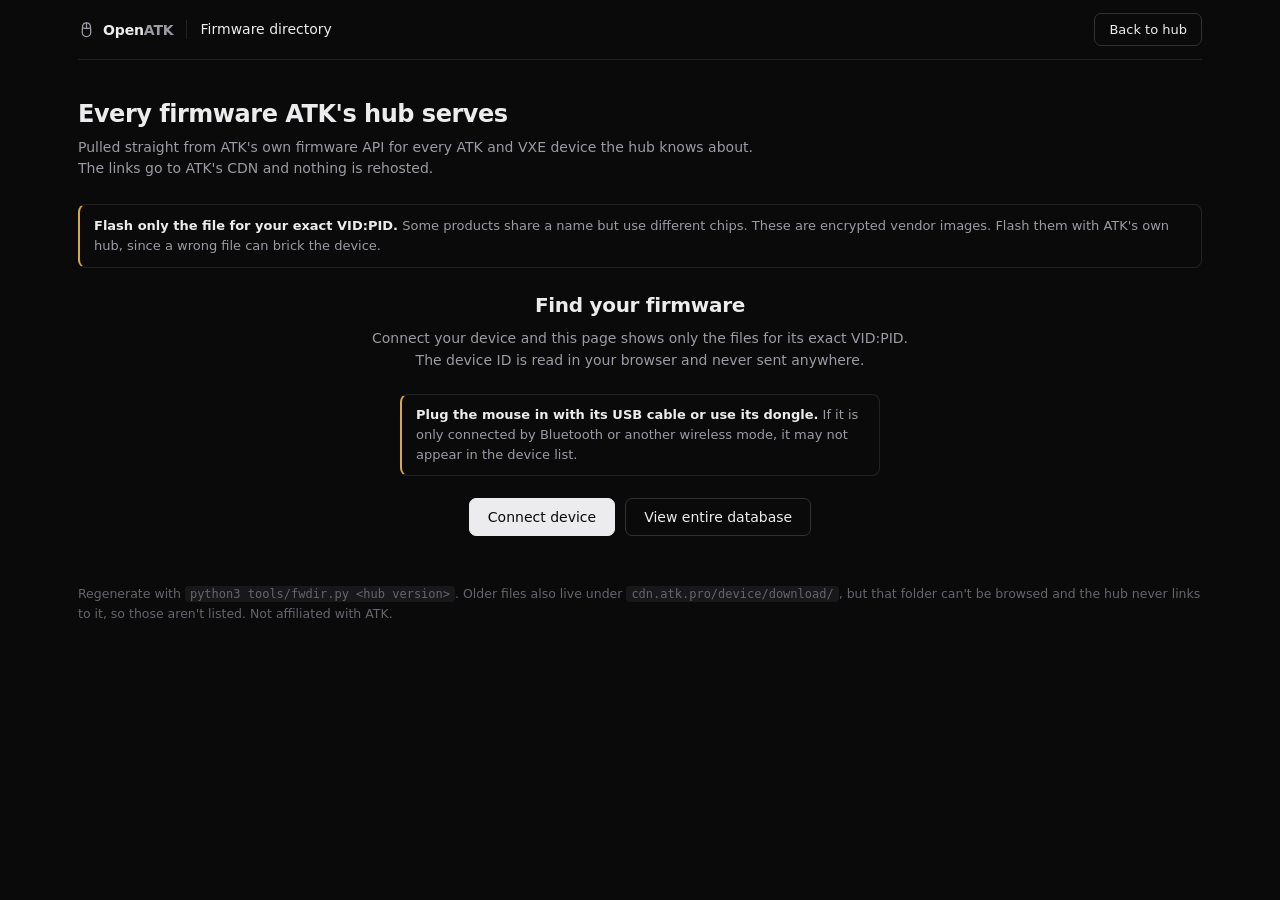
==== commit 0d92e60a: "Drop the file count and Official files label from the firmware page Co-Authored-By: Claude Sonnet 5." ====
--- a/firmware/index.html
+++ b/firmware/index.html
@@ -88,13 +88,11 @@
   </a>
   <div class="devhead">
     <h1>Firmware directory</h1>
-    <div class="status" id="status">Loading</div>
   </div>
   <a class="btn ghost" href="../">Back to hub</a>
 </header>
 
 <section class="intro">
-  <div class="kicker">Official files</div>
   <h2>Every firmware ATK's hub serves</h2>
   <p>Pulled straight from ATK's own firmware API for every ATK and VXE device the hub knows about. The links go to ATK's CDN and nothing is rehosted.</p>
 </section>
@@ -203,8 +201,6 @@
 $('#connect').onclick=$('#detect').onclick=connect;
 $('#showAll').onclick=showAll;
 if(!navigator.hid){$('#connect').disabled=true;$('#detect').hidden=true;warn('Device detection needs WebHID. Open this page in Chrome, Edge or Opera on desktop, or view the entire database.')}
-$('#status').innerHTML='';
-$('#status').append(el('b',null,String(new Set(data.rows.map(r=>r.file)).size)),' files from hub '+data.hub);
 </script>
 </body>
 </html>
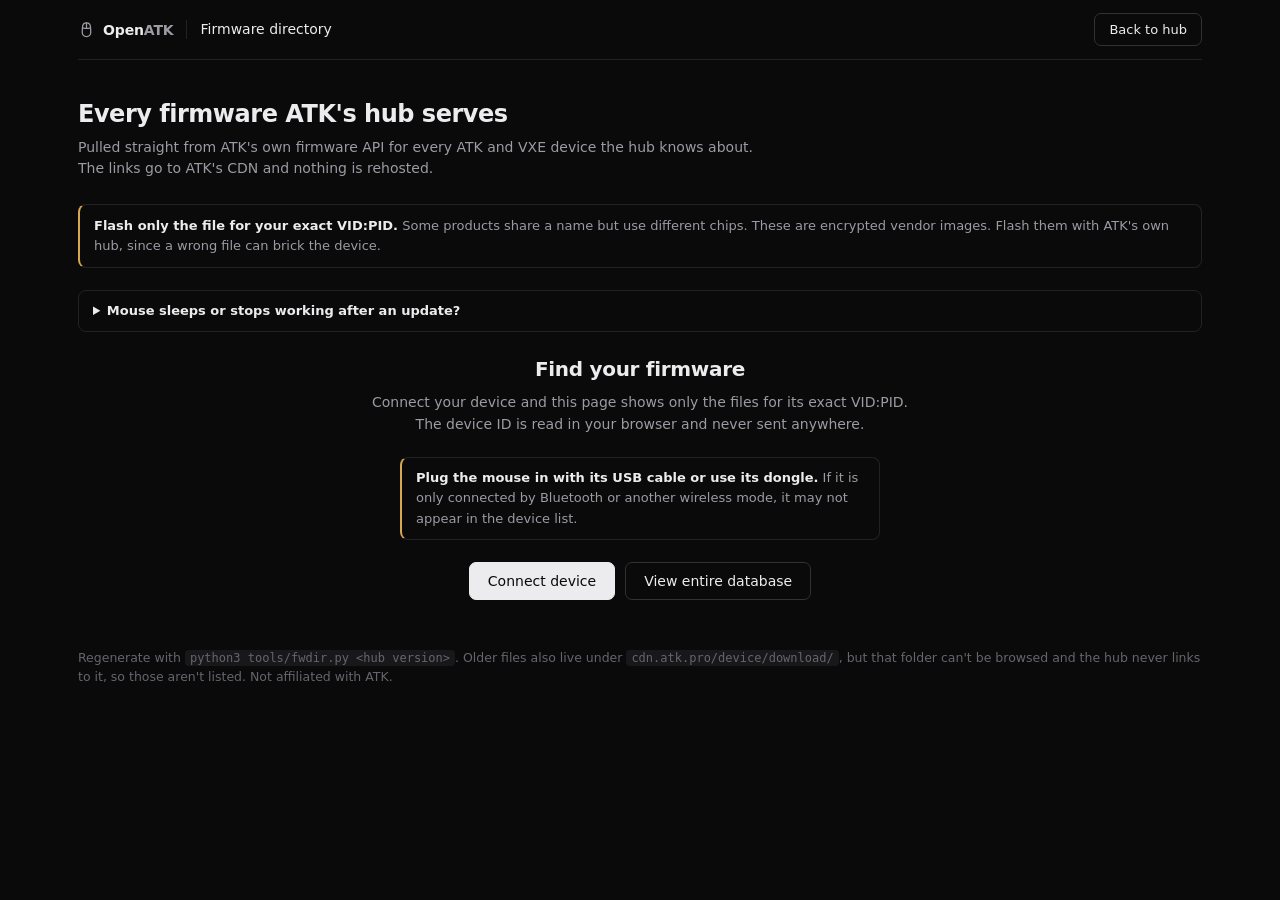
==== commit 84d57844: "Add a recovery note for mouse and receiver firmware mismatch Co-Authored-By: Claude Sonnet 5.5 <nore" ====
--- a/firmware/index.html
+++ b/firmware/index.html
@@ -18,6 +18,13 @@
 .intro p{margin:0;color:var(--dim)}
 .warn{margin:0 0 22px;border-left:2px solid var(--warn)}
 .warn b{color:var(--ink);font-weight:600}
+.fix{margin:0 0 22px;border:1px solid var(--line);border-radius:var(--r);font-size:13px;line-height:1.5}
+.fix summary{padding:10px 14px;cursor:pointer;font-weight:600;color:var(--ink)}
+.fix[open] summary{border-bottom:1px solid var(--line)}
+.fix>*:not(summary){margin:0;padding:10px 14px 0;color:var(--dim)}
+.fix>*:last-child{padding-bottom:14px}
+.fix h3{font-size:13px;font-weight:600;color:var(--ink);padding-top:14px}
+.fix ol,.fix ul{padding-left:34px}
 .tools{display:flex;flex-wrap:wrap;gap:10px;align-items:center;margin:0 0 18px}
 .search{flex:1 1 280px;display:flex;align-items:center;gap:10px;padding:0 12px;height:36px;border-radius:7px;border:1px solid var(--line2)}
 .search:focus-within{border-color:var(--dim)}
@@ -46,6 +53,7 @@
 .ver+.ver{border-top:1px solid var(--line)}
 .ver .v{font:500 13px/1 var(--mono)}
 .ver .tag{font:500 10px/1 var(--mono);letter-spacing:.08em;text-transform:uppercase;color:var(--acc);justify-self:start}
+.ver .dt{font:400 11.5px/1 var(--mono);color:var(--ink);opacity:.7;margin-right:8px}
 .ver .acts{display:flex;gap:6px;grid-row:span 2}
 .ver .note{grid-column:1/3;margin:0;color:var(--dim);font-size:12.5px;line-height:1.45;display:-webkit-box;-webkit-line-clamp:2;
   -webkit-box-orient:vertical;overflow:hidden;cursor:pointer;overflow-wrap:anywhere}
@@ -98,6 +106,28 @@
 </section>
 
 <p class="warn"><b>Flash only the file for your exact VID:PID.</b> Some products share a name but use different chips. These are encrypted vendor images. Flash them with ATK's own hub, since a wrong file can brick the device.</p>
+<details class="fix">
+  <summary>Mouse sleeps or stops working after an update?</summary>
+  <p>This is caused by a firmware version mismatch between the mouse and the receiver.</p>
+  <h3>Recovery</h3>
+  <ol>
+    <li>Unplug the receiver.</li>
+    <li>Connect the mouse to the computer with a USB cable.</li>
+    <li>Re-flash the mouse firmware to restore it.</li>
+  </ol>
+  <h3>Correct update order (to prevent it)</h3>
+  <ol>
+    <li>Update the receiver firmware first. The update applies to the receiver while it is plugged in.</li>
+    <li>Then update the mouse firmware. The update applies to the mouse while it is connected with a cable.</li>
+  </ol>
+  <h3>Key rules</h3>
+  <ul>
+    <li>Mouse and receiver firmware are independent and must be flashed separately.</li>
+    <li>On a major version upgrade, update both so they stay in sync. Otherwise the receiver becomes unusable.</li>
+    <li>If you only have one data cable, flashing the mouse first leaves you unable to use the mouse to update the receiver afterwards.</li>
+  </ul>
+</details>
+
 
 <section class="gate" id="gate">
   <h2>Find your firmware</h2>
@@ -122,14 +152,16 @@
 <p class="foot">Regenerate with <code>python3 tools/fwdir.py &lt;hub version&gt;</code>. Older files also live under <code>cdn.atk.pro/device/download/</code>, but that folder can't be browsed and the hub never links to it, so those aren't listed. Not affiliated with ATK.</p>
 
 </div>
-<script id="fw" type="application/json">{"hub": "3.2.33", "rows": [{"name": "ATK 8K Nano Dongle", "vid": "373b", "pid": "1178", "mark": "dongle", "version": "1.05", "file": "https://bpcdn.atkgear.com/hub-cloud/file/6d37c5a793b597dd5ed7aeb981f3dd7c.bin", "notes": "Fixed known issues"}, {"name": "ATK A9 2.0 NK", "vid": "373b", "pid": "1223", "mark": "a9", "version": "1.0.11", "file": "https://bpcdn.atkgear.com/hub-cloud/file/f02eb9a50400c7c348dc03ebdc33a70c.bin", "notes": "Factory firmware"}, {"name": "ATK A9 3.0 NK", "vid": "373b", "pid": "1305", "mark": "a9", "version": "1.0.20", "file": "https://bpcdn.atkgear.com/hub-cloud/file/4e09f88d09da1732068cfc5bc075131e.bin", "notes": "Initial Firmware"}, {"name": "ATK A9 3.0 NK", "vid": "373b", "pid": "134e", "mark": "a9", "version": "1.0.21", "file": "https://bpcdn.atkgear.com/hub-cloud/file/b7e03161109fbc6930badf37ad80b1d4.bin", "notes": "Initial Firmware"}, {"name": "ATK A9 Air", "vid": "373b", "pid": "120a", "mark": "a9", "version": "3.03", "file": "https://bpcdn.atkgear.com/hub-cloud/file/faee293f0867e6547bc4eec74ca710ae.bin", "notes": "1. Fixed keys not being released during macro recording"}, {"name": "ATK A9 Air", "vid": "373b", "pid": "120a", "mark": "a9", "version": "3.00", "file": "https://bpcdn.atkgear.com/hub-cloud/file/e464d49c59ca0cb1a3d35c83cc2dab8d.bin", "notes": "Note: because the device's low-level firmware was optimized, the matching receiver firmware must also be updated to V3.00 or later."}, {"name": "ATK A9 Air", "vid": "373b", "pid": "1343", "mark": "a9", "version": "1.1.6", "file": "https://bpcdn.atkgear.com/hub-cloud/file/c074eb55357c8bae27912f91cbe3b2f7.bin", "notes": "Initial Firmware"}, {"name": "ATK A9 Air +", "vid": "373b", "pid": "1288", "mark": "a9", "version": "1.1.6", "file": "https://bpcdn.atkgear.com/hub-cloud/file/ec4f9b691d2e2406c04ad4f837a87990.bin", "notes": "Initial Firmware"}, {"name": "ATK A9 Air +", "vid": "373b", "pid": "1293", "mark": "a9", "version": "5.20", "file": "https://bpcdn.atkgear.com/hub-cloud/file/6bd0c61f52f98a09ce32c2fe7f323b14.bin", "notes": "Routine update"}, {"name": "ATK A9 Air +", "vid": "373b", "pid": "1293", "mark": "a9", "version": "5.10", "file": "https://bpcdn.atkgear.com/hub-cloud/file/8b24be4417f4a713a25568e68656b2a1.bin", "notes": "Factory firmware"}, {"name": "ATK A9 Mini", "vid": "373b", "pid": "125a", "mark": "a9", "version": "5.10", "file": "https://bpcdn.atkgear.com/hub-cloud/file/932b54b8eeba14698cb49850f0e4f3c6.bin", "notes": "Factory firmware"}, {"name": "ATK A9 Mini", "vid": "373b", "pid": "1268", "mark": "a9", "version": "1.1.6", "file": "https://bpcdn.atkgear.com/hub-cloud/file/7e30127670fd63b0521316d41f2bd5d9.bin", "notes": "Initial Firmware"}, {"name": "ATK A9 Mini +", "vid": "373b", "pid": "1251", "mark": "a9", "version": "1.1.6", "file": "https://bpcdn.atkgear.com/hub-cloud/file/80541e0c0aa410a0d52a2e435e5264bf.bin", "notes": "Initial firmware"}, {"name": "ATK A9 Mini +", "vid": "373b", "pid": "128e", "mark": "a9", "version": "5.20", "file": "https://bpcdn.atkgear.com/hub-cloud/file/6c7b50126c4ce426408aed5e5f7eba07.bin", "notes": "Routine update"}, {"name": "ATK A9 Mini +", "vid": "373b", "pid": "128e", "mark": "a9", "version": "5.10", "file": "https://bpcdn.atkgear.com/hub-cloud/file/348f64449ba9c3f9a89054f04ed96353.bin", "notes": "Factory firmware"}, {"name": "ATK A9 NB ULTRA", "vid": "373b", "pid": "11f3", "mark": "a9", "version": "2.10", "file": "https://bpcdn.atkgear.com/hub-cloud/file/7ae2fa7339715de3cae78f01e854be1a.bin", "notes": "Routine update"}, {"name": "ATK A9 NB ULTRA", "vid": "373b", "pid": "11f3", "mark": "a9", "version": "2.09", "file": "https://bpcdn.atkgear.com/hub-cloud/file/8ba18da1b8e242c1cbe7b74c022d8d64.bin", "notes": "Routine update"}, {"name": "ATK A9 NB ULTRA", "vid": "373b", "pid": "11f3", "mark": "a9", "version": "2.08", "file": "https://bpcdn.atkgear.com/hub-cloud/file/ff8d50b7456488e332bc690697578fbc.bin", "notes": "1. Routine update"}, {"name": "ATK A9 NB ULTRA", "vid": "373b", "pid": "11f3", "mark": "a9", "version": "2.07", "file": "https://bpcdn.atkgear.com/hub-cloud/file/645623127409787b0a97d939815d1536.bin", "notes": "1. Default firmware"}, {"name": "ATK A9 NK", "vid": "373b", "pid": "1116", "mark": "a9", "version": "1.25", "file": "https://bpcdn.atkgear.com/hub-cloud/file/3c6e0128e537398048a706b9b43b9c65.bin", "notes": "1. Fixed the receiver sometimes needing to be replugged after restarting the PC"}, {"name": "ATK A9 NK", "vid": "373b", "pid": "1116", "mark": "a9", "version": "1.20", "file": "https://bpcdn.atkgear.com/hub-cloud/file/ca7f6f600b0d638ca64ce24325a806d8.bin", "notes": "June update #1:\n\n1. Fixed occasional missed clicks after the mouse wakes from sleep\n2. Fixed low polling rate after the mouse wakes from sleep"}, {"name": "ATK A9 NK", "vid": "373b", "pid": "1116", "mark": "a9", "version": "1.15", "file": "https://bpcdn.atkgear.com/hub-cloud/file/e0f34399a0668494a43bd4e00f7310c5.bin", "notes": "April update #3:\n\n1. Fixed known issues"}, {"name": "ATK A9 NK", "vid": "373b", "pid": "1116", "mark": "a9", "version": "1.08", "file": "https://bpcdn.atkgear.com/hub-cloud/file/ed3b938157accf96a4f4b28b04443d53.bin", "notes": "April update #1:\n1. Factory firmware"}, {"name": "ATK A9 Plus 3.0 NK", "vid": "373b", "pid": "1337", "mark": "a9", "version": "1.0.20", "file": "https://bpcdn.atkgear.com/hub-cloud/file/bb07dd1647bb78315db6bf9deeb04555.bin", "notes": "Initial Firmware"}, {"name": "ATK A9 Plus NK", "vid": "373b", "pid": "1115", "mark": "a9", "version": "1.30", "file": "https://bpcdn.atkgear.com/hub-cloud/file/0dc84a90ab04b1ccf7b8188348f2de8c.bin", "notes": "Fixed known issues"}, {"name": "ATK A9 Plus NK", "vid": "373b", "pid": "1115", "mark": "a9", "version": "1.27", "file": "https://bpcdn.atkgear.com/hub-cloud/file/30d799044167b52517bd6bbed7d26a59.bin", "notes": "Fixed the receiver sometimes not being recognized"}, {"name": "ATK A9 Plus NK", "vid": "373b", "pid": "1115", "mark": "a9", "version": "1.26", "file": "https://bpcdn.atkgear.com/hub-cloud/file/af9beb116b4acd764e9bba1c460b6ad1.bin", "notes": "1. Improved mouse macros"}, {"name": "ATK A9 Plus NK", "vid": "373b", "pid": "1115", "mark": "a9", "version": "1.25", "file": "https://bpcdn.atkgear.com/hub-cloud/file/0287c93c4fe91855c8b6e3ef1efa845a.bin", "notes": "1. Fixed the receiver sometimes needing to be replugged after restarting the PC"}, {"name": "ATK A9 Plus NK", "vid": "373b", "pid": "1115", "mark": "a9", "version": "1.20", "file": "https://bpcdn.atkgear.com/hub-cloud/file/662eaca0ef4f179e538941fac37268ce.bin", "notes": "June update #1:\n\n1. Fixed occasional missed clicks after the mouse wakes from sleep\n2. Fixed low polling rate after the mouse wakes from sleep"}, {"name": "ATK A9 Plus NK", "vid": "373b", "pid": "1115", "mark": "a9", "version": "1.15", "file": "https://bpcdn.atkgear.com/hub-cloud/file/3ebc0808407230da36aa483f3f7a96ca.bin", "notes": "April update #3:\n\n1. Fixed known issues"}, {"name": "ATK A9 Plus NK", "vid": "373b", "pid": "1115", "mark": "a9", "version": "1.08", "file": "https://bpcdn.atkgear.com/hub-cloud/file/f7b7c03709a30df938c0d24ff28b54b9.bin", "notes": "April update #1:\n1. Factory firmware"}, {"name": "ATK A9 Plus NK", "vid": "373b", "pid": "1224", "mark": "a9", "version": "1.0.12", "file": "https://bpcdn.atkgear.com/hub-cloud/file/571e307aca3dd97a9bf94782111fd285.bin", "notes": "Factory firmware"}, {"name": "ATK A9 Plus NK", "vid": "373b", "pid": "1300", "mark": "a9", "version": "1.0.17", "file": "https://bpcdn.atkgear.com/hub-cloud/file/5dc561261b643d1df403374345311d71.bin", "notes": "Initial Firmware"}, {"name": "ATK A9 Pro", "vid": "373b", "pid": "112d", "mark": "a9", "version": "1.24", "file": "https://bpcdn.atkgear.com/hub-cloud/file/27f49b091753cfdb07347324e46ae8ae.zip", "notes": "1. Supports switching to a specific onboard profile"}, {"name": "ATK A9 Pro", "vid": "373b", "pid": "112d", "mark": "a9", "version": "1.23", "file": "https://bpcdn.atkgear.com/hub-cloud/file/df6506b0c40c2c9245e6afd9dead23a0.zip", "notes": "1. Fixed onboard profile switching not working\n2. Fixed DPI changes not applying after adding a DPI stage on the 8K receiver"}, {"name": "ATK A9 Pro Max", "vid": "373b", "pid": "1117", "mark": "a9", "version": "2.01", "file": "https://bpcdn.atkgear.com/hub-cloud/file/169a4a3d348ba75aae53bc462708a7ce.bin", "notes": "September update #1:\n\n1. Fixed known issues"}, {"name": "ATK A9 Pro Max 2.0 NK", "vid": "373b", "pid": "11db", "mark": "a9", "version": "1.0.12", "file": "https://bpcdn.atkgear.com/hub-cloud/file/c74c0a5b2a035d8a7cd12a5ce4e6468c.bin", "notes": "Fixed the light occasionally flashing yellow after a full charge"}, {"name": "ATK A9 Pro Max 2.0 NK", "vid": "373b", "pid": "1264", "mark": "a9", "version": "1.0.13", "file": "https://bpcdn.atkgear.com/hub-cloud/file/2c7c36031a77fb745700db69668e2d98.bin", "notes": "Fixed known issues"}, {"name": "ATK A9 Pro Max 2.0 NK", "vid": "373b", "pid": "1301", "mark": "a9", "version": "1.0.17", "file": "https://bpcdn.atkgear.com/hub-cloud/file/aac290b4b864e1fe7c62dde15a47b6d4.bin", "notes": "Initial firmware"}, {"name": "ATK A9 Pro Max 3.0 NK", "vid": "373b", "pid": "1338", "mark": "a9", "version": "1.0.20", "file": "https://bpcdn.atkgear.com/hub-cloud/file/cdc99e6cd3e3fc78ed89304d8e6c125e.bin", "notes": "Initial Firmware"}, {"name": "ATK A9 SE 3.0 NK", "vid": "373b", "pid": "130f", "mark": "a9", "version": "1.0.20", "file": "https://bpcdn.atkgear.com/hub-cloud/file/84ec1e5728649b4866615588cb3441f3.bin", "notes": "Initial Firmware"}, {"name": "ATK A9 SE 3.0 NK", "vid": "373b", "pid": "134d", "mark": "a9", "version": "1.1.0", "file": "https://bpcdn.atkgear.com/hub-cloud/file/1bf3bd70e4edbce5a7f0d4c8e81a02f0.bin", "notes": "Initial Firmware"}, {"name": "ATK A9 SE NK", "vid": "373b", "pid": "1135", "mark": "a9", "version": "1.25", "file": "https://bpcdn.atkgear.com/hub-cloud/file/5b4f8267c584f232ed050db0a870d350.bin", "notes": "1. Fixed the receiver sometimes needing to be replugged after restarting the PC"}, {"name": "ATK A9 SE NK", "vid": "373b", "pid": "1135", "mark": "a9", "version": "1.20", "file": "https://bpcdn.atkgear.com/hub-cloud/file/950cfa14d7522794dfb70beaaad2ef03.bin", "notes": "June update #1:\n\n1. Fixed occasional missed clicks after the mouse wakes from sleep\n2. Fixed low polling rate after the mouse wakes from sleep"}, {"name": "ATK A9 SE NK", "vid": "373b", "pid": "1135", "mark": "a9", "version": "1.15", "file": "https://bpcdn.atkgear.com/hub-cloud/file/12dbd46f6792018ced4a2d1076a37739.bin", "notes": "April update #3:\n\n1. Fixed known issues"}, {"name": "ATK A9 SE NK", "vid": "373b", "pid": "1135", "mark": "a9", "version": "1.08", "file": "https://bpcdn.atkgear.com/hub-cloud/file/0daa6c6b7c9d159f2ea7221c3f38bea6.bin", "notes": "April update #1:\n1. Factory firmware"}, {"name": "ATK A9 SE NK", "vid": "373b", "pid": "1222", "mark": "a9", "version": "1.0.11", "file": "https://bpcdn.atkgear.com/hub-cloud/file/f933237dde6ba414fda9edfe52fd29d5.bin", "notes": "Initial Firmware"}, {"name": "ATK A9 Ultimate", "vid": "373b", "pid": "11b6", "mark": "a9", "version": "3.03", "file": "https://bpcdn.atkgear.com/hub-cloud/file/cc058e6d3e7c4504813294561bf27f4d.bin", "notes": "1. Fixed keys not being released during macro recording"}, {"name": "ATK A9 Ultimate", "vid": "373b", "pid": "11b6", "mark": "a9", "version": "3.00", "file": "https://bpcdn.atkgear.com/hub-cloud/file/1e683015504d233a39875460021f34fe.bin", "notes": "October update #1, firmware 3.00:\n\n1. Improved interference resistance\n\nNote: because the device's low-level firmware was optimized, the matching receiver firmware must also be updated to V3.00 or later."}, {"name": "ATK A9 Ultimate", "vid": "373b", "pid": "1314", "mark": "a9", "version": "1.1.6", "file": "https://bpcdn.atkgear.com/hub-cloud/file/2bb886d868bb70c9b0d913971b981bb0.bin", "notes": "Initial Firmware"}, {"name": "ATK A9 Ultimate +", "vid": "373b", "pid": "1287", "mark": "a9", "version": "1.1.6", "file": "https://bpcdn.atkgear.com/hub-cloud/file/750ea8070b5b76eac9d070d5dccbed8e.bin", "notes": "Initial firmware"}, {"name": "ATK A9 Ultimate +", "vid": "373b", "pid": "1292", "mark": "a9", "version": "5.20", "file": "https://bpcdn.atkgear.com/hub-cloud/file/0adc896090a806bd305093acb3eb15b8.bin", "notes": "Routine update"}, {"name": "ATK A9 Ultimate +", "vid": "373b", "pid": "1292", "mark": "a9", "version": "5.10", "file": "https://bpcdn.atkgear.com/hub-cloud/file/2be4805ebad6a255c8f5bcfef5c2e661.bin", "notes": "Factory firmware"}, {"name": "ATK A9 Ultra", "vid": "373b", "pid": "1119", "mark": "a9", "version": "3.01", "file": "https://bpcdn.atkgear.com/hub-cloud/file/73e70a4ef1502fb5976f3a261311f91e.bin", "notes": "June update #1:\n\n1. Updated the competitive firmware MAX (20000 fps or higher)"}, {"name": "ATK A9 Ultra Max 2.0", "vid": "373b", "pid": "11dd", "mark": "a9", "version": "3.00", "file": "https://bpcdn.atkgear.com/hub-cloud/file/0c145dc7afdbeec03ec3ae0dd1d056b9.bin", "notes": "October update #1, firmware 3.00:\n\n1. Improved interference resistance\n\nNote: because the device's low-level firmware was optimized, the matching receiver firmware must also be updated to V3.00 or later."}, {"name": "ATK A9 Ultra Max 2.0 Tri-Mode", "vid": "373b", "pid": "11f2", "mark": "a9", "version": "3.02", "file": "https://bpcdn.atkgear.com/hub-cloud/file/3d8e2b268e8cfd82b7de1cff4e7f23c9.bin", "notes": "Routine update"}, {"name": "ATK A9 Ultra Max 2.0 Tri-Mode", "vid": "373b", "pid": "1270", "mark": "a9", "version": "3.03", "file": "https://bpcdn.atkgear.com/hub-cloud/file/134daac77aab9adb4c9f610ea2d6328c.bin", "notes": "Routine update"}, {"name": "ATK Duckbill Ultra", "vid": "373b", "pid": "11a6", "mark": "duckbill", "version": "3.00", "file": "https://bpcdn.atkgear.com/hub-cloud/file/4c32d77765d73cff81dfca1f43b166de.bin", "notes": "October update #1, firmware 3.00:\n\n1. Improved interference resistance\n\nNote: because the device's low-level firmware was optimized, the matching receiver firmware must also be updated to V3.00 or later."}, {"name": "ATK Duckbill Ultra", "vid": "373b", "pid": "11a6", "mark": "duckbill", "version": "1.20", "file": "https://bpcdn.atkgear.com/hub-cloud/file/d53c0d459ffc85e89b53fa78912bed38.bin", "notes": "September update #1, firmware 1.20:\n\n1. Support for the new 54H20 receiver"}, {"name": "ATK F1 EXTREME", "vid": "373b", "pid": "1045", "mark": "f1", "version": "3.01", "file": "https://bpcdn.atkgear.com/hub-cloud/file/fab7098a70c5ab63f104eecd48f50845.bin", "notes": "June update #1:\n\n1. Updated the competitive firmware MAX (20000 fps or higher)"}, {"name": "ATK F1 EXTREME 2.0", "vid": "373b", "pid": "11e3", "mark": "f1", "version": "3.00", "file": "https://bpcdn.atkgear.com/hub-cloud/file/ecfcd845e2df9027b1216eb728df707b.bin", "notes": "October update #1, firmware 3.00:\n\n1. Improved interference resistance\n\nNote: because the device's low-level firmware was optimized, the matching receiver firmware must also be updated to V3.00 or later."}, {"name": "ATK F1 LEVIATAN", "vid": "373b", "pid": "105b", "mark": "f1", "version": "3.01", "file": "https://bpcdn.atkgear.com/hub-cloud/file/1194422426b1e68f2779f5b60f413f01.bin", "notes": "June update #1:\n\n1. Updated the competitive firmware MAX (20000 fps or higher)"}, {"name": "ATK F1 LEVIATAN 2.0", "vid": "373b", "pid": "11f0", "mark": "f1", "version": "3.00", "file": "https://bpcdn.atkgear.com/hub-cloud/file/9a5ebab214470a281f01ecce0f927cb1.bin", "notes": "October update #1, firmware 3.00:\n\n1. Improved interference resistance\n\nNote: because the device's low-level firmware was optimized, the matching receiver firmware must also be updated to V3.00 or later."}, {"name": "ATK F1 PRO", "vid": "373b", "pid": "1014", "mark": "f1", "version": "3.01", "file": "https://bpcdn.atkgear.com/hub-cloud/file/37ba637428aa57a6e98ae37ae9fcc34b.bin", "notes": "June update #1:\n\n1. Updated the competitive firmware MAX (20000 fps or higher)"}, {"name": "ATK F1 PRO MAX", "vid": "373b", "pid": "1015", "mark": "f1", "version": "3.01", "file": "https://bpcdn.atkgear.com/hub-cloud/file/ae4aef4c78ca3d87f999bf2703397eaf.bin", "notes": "June update #1:\n\n1. Updated the competitive firmware MAX (20000 fps or higher)"}, {"name": "ATK F1 Ultimate", "vid": "373b", "pid": "102e", "mark": "f1", "version": "3.01", "file": "https://bpcdn.atkgear.com/hub-cloud/file/2d4b7756bc145fdb4dfc47e536c0cfe4.bin", "notes": "June update #1:\n\n1. Updated the competitive firmware MAX (20000 fps or higher)"}, {"name": "ATK F1 Ultimate 2.0", "vid": "373b", "pid": "11e4", "mark": "f1", "version": "3.03", "file": "https://bpcdn.atkgear.com/hub-cloud/file/13b413bc3f8cafe8cf73e542c5433526.bin", "notes": "1. Fixed keys not being released during macro recording"}, {"name": "ATK F1 Ultimate 2.0", "vid": "373b", "pid": "11e4", "mark": "f1", "version": "3.00", "file": "https://bpcdn.atkgear.com/hub-cloud/file/0730a5f64ca17bba9070110f82dd49e1.bin", "notes": "October update #1, firmware 3.00:\n\n1. Improved interference resistance\n\nNote: because the device's low-level firmware was optimized, the matching receiver firmware must also be updated to V3.00 or later."}, {"name": "ATK F1 Ultra Max 2.0", "vid": "373b", "pid": "11ed", "mark": "f1", "version": "3.01", "file": "https://bpcdn.atkgear.com/hub-cloud/file/0413c2af279f702963e683c183d1c4ab.bin", "notes": "October update #1, firmware 3.01:\n\n1. Improved interference resistance\n\nNote: because the device's low-level firmware was optimized, the matching receiver firmware must also be updated to V3.00 or later."}, {"name": "ATK F1 Ultra Max 2.0", "vid": "373b", "pid": "126e", "mark": "f1", "version": "3.03", "file": "https://bpcdn.atkgear.com/hub-cloud/file/4dbf1408a4c307b8730ed40d2d61f503.bin", "notes": "Factory firmware"}, {"name": "ATK F1 V3 ULTIMATE +", "vid": "373b", "pid": "12a7", "mark": "f1", "version": "1.21", "file": "https://bpcdn.atkgear.com/hub-cloud/file/8741b2e9bf387b3ea614b1786a2fbcfa.bin", "notes": "Initial firmware"}, {"name": "ATK Ghost EXTREME", "vid": "373b", "pid": "120d", "mark": "ghost", "version": "3.01", "file": "https://bpcdn.atkgear.com/hub-cloud/file/257f9b110d47923f259d60e7cdb20a4b.bin", "notes": "Fixed known issues, improved the experience"}, {"name": "ATK Ghost EXTREME", "vid": "373b", "pid": "120d", "mark": "ghost", "version": "3.00", "file": "https://bpcdn.atkgear.com/hub-cloud/file/48328738203cdbbf4b80bfec6d73f6e1.bin", "notes": "Factory firmware"}, {"name": "ATK Ghost EXTREME +", "vid": "373b", "pid": "128a", "mark": "ghost", "version": "5.20", "file": "https://bpcdn.atkgear.com/hub-cloud/file/f86a876e7559daab6e03a358cf04739f.bin", "notes": "Initial Firmware"}, {"name": "ATK Ghost Ultimate", "vid": "373b", "pid": "120e", "mark": "ghost", "version": "3.01", "file": "https://bpcdn.atkgear.com/hub-cloud/file/d515775d9d728bd87532f171d32dea77.bin", "notes": "Factory firmware"}, {"name": "ATK Ghost Ultimate +", "vid": "373b", "pid": "128b", "mark": "ghost", "version": "5.20", "file": "https://bpcdn.atkgear.com/hub-cloud/file/a09d3ee969242486b73e7617b3e2ca6a.bin", "notes": "Initial Firmware"}, {"name": "ATK Horizon", "vid": "373b", "pid": "120c", "mark": "ttgk", "version": "0.9", "file": "https://bpcdn.atkgear.com/hub-cloud/file/536886e273278e8aee2adb19952682ac.bin", "notes": "Routine update"}, {"name": "ATK Horizon", "vid": "373b", "pid": "120c", "mark": "ttgk", "version": "0.8", "file": "https://bpcdn.atkgear.com/hub-cloud/file/2a3052233013ad473a096a2dc2a2f968.bin", "notes": "1. Factory firmware"}, {"name": "ATK Mercury Ⅰ", "vid": "373b", "pid": "107c", "mark": "device", "version": "1.2.2", "file": "https://bpcdn.atkgear.com/hub-cloud/file/b9f437bb5299483d9346bc2774857458.zip", "notes": "Headset driver handling"}, {"name": "ATK N9 V2 PRO", "vid": "373b", "pid": "12d4", "mark": "dongle", "version": "0.0.1.8", "file": "https://bpcdn.atkgear.com/hub-cloud/file/b75fb64ae97207bf3f2681add13fbe0f.bin", "notes": "Changes:\nThe dongle's indicator light now turns off after the dongle and headset have been disconnected for 5 minutes"}, {"name": "ATK N9 V2 PRO", "vid": "373b", "pid": "12d4", "mark": "dongle", "version": "0.0.1.7", "file": "https://bpcdn.atkgear.com/hub-cloud/file/bbf71d84501b3222aef65da137731dfb.bin", "notes": "English voice prompts\nInitial firmware"}, {"name": "ATK N9 V2 Ultimate", "vid": "373b", "pid": "1262", "mark": "dongle", "version": "0.0.1.3", "file": "https://bpcdn.atkgear.com/hub-cloud/file/c68ec0840a3db22543627e0677c2fb00.bin", "notes": "Update content:\nAdded the operation where the Dongle indicator light goes out after 5 minutes of no connection when using the dongle and headphones."}, {"name": "ATK N9 V2 Ultimate", "vid": "373b", "pid": "1262", "mark": "dongle", "version": "0.0.1.2", "file": "https://bpcdn.atkgear.com/hub-cloud/file/2abde9c64da7f34f0d22ed9d0e708db8.bin", "notes": "English voice prompts\nInitial firmware"}, {"name": "ATK N9 V2 ULTRA", "vid": "373b", "pid": "12d6", "mark": "dongle", "version": "0.0.1.8", "file": "https://bpcdn.atkgear.com/hub-cloud/file/57f07bab45fd3ab2f067d28100db366b.bin", "notes": "Update content:\nAdded the operation where the Dongle indicator light goes out after 5 minutes of no connection when using the dongle and headphones."}, {"name": "ATK N9 V2 ULTRA", "vid": "373b", "pid": "12d6", "mark": "dongle", "version": "0.0.1.7", "file": "https://bpcdn.atkgear.com/hub-cloud/file/c064cf8594c8563dec456ddba4657714.bin", "notes": "Initial firmware"}, {"name": "ATK PHANTOM ULTIMATE", "vid": "373b", "pid": "1312", "mark": "phantom", "version": "1.1.6", "file": "https://bpcdn.atkgear.com/hub-cloud/file/244206a850b9fe2c91234ac8302b74e6.bin", "notes": "Signal stability upgrade: Enhance anti-interference ability and optimize signal performance in complex electromagnetic environments\nKey response optimization: further reduce key delay, click feedback more crisp, and operation more responsive\nImproved battery life performance: optimized power consumption strategy, effectively extending the duration of a single charge, and providing more enjoyable gaming experience\nFix known issues\nAttention: The firmware receiver firmware version needs to be upgraded to v3.1.5 or above for use!!!"}, {"name": "ATK PHANTOM ULTIMATE", "vid": "373b", "pid": "1312", "mark": "phantom", "version": "1.0.20", "file": "https://bpcdn.atkgear.com/hub-cloud/file/c1787016de0ce0b6b30248c80283aac7.bin", "notes": "Initial Firmware"}, {"name": "ATK RS6", "vid": "373b", "pid": "109c", "mark": "rs6", "version": "2.02", "file": "https://bpcdn.atkgear.com/hub-cloud/file/61212ffff681f9a0d1f8b8de06172603.bin", "notes": "Fixed calibration sometimes misbehaving"}, {"name": "ATK RS6", "vid": "373b", "pid": "109c", "mark": "rs6", "version": "2.01", "file": "https://bpcdn.atkgear.com/hub-cloud/file/fd487624e2bb8437d10b5272b50957cf.bin", "notes": "1. Added gamepad emulation\n2. Added automatic switching between full-key and 6-key rollover\n3. Added FN key remapping\n4. Shortcut commands now support launch modes\n5. Custom colors for the Caps Lock and Win key indicators\n6. Improved Fingertip Ripple and Fingertip Rainbow lighting effects, added full-color and single-color modes\n7. Fixed known bugs, improved keyboard stability"}, {"name": "ATK RS6", "vid": "373b", "pid": "109c", "mark": "rs6", "version": "1.80", "file": "https://bpcdn.atkgear.com/hub-cloud/file/98c2f3766b47d01b37a7f32855fc476b.bin", "notes": "1. Added USB polling rate switching\n2. Added switch calibration lighting effect\n3. Added auto calibration\n4. Added support for Xinglan switches\n5. Improved switch calibration algorithm\n6. Improved Fingertip Rainbow lighting effect\n7. Improved stability of onboard profile and lighting switch keys\n8. Fixed known bugs, improved keyboard stability"}, {"name": "ATK RS6", "vid": "373b", "pid": "109c", "mark": "rs6", "version": "1.72", "file": "https://bpcdn.atkgear.com/hub-cloud/file/71a01545474ea6a508dc1da3eabf7dca.bin", "notes": "September update #1, firmware 1.72:\n\n1. Fixed keys sometimes dropping out or sticking\n2. Fixed known bugs, improved keyboard stability"}, {"name": "ATK RS6", "vid": "373b", "pid": "109c", "mark": "rs6", "version": "1.70", "file": "https://bpcdn.atkgear.com/hub-cloud/file/d6d180f02cf93db45bc7c1b55ea51c8f.bin", "notes": "September update #1, firmware 1.70:\n\n1. Upgraded to the Fierce Gen 3 Ultra firmware\n2. Onboard profile shortcuts changed to holding FN+Z/X/C/V for 3 seconds\n3. Fixed lighting brightness settings sometimes not applying\n4. Fixed known bugs, improved keyboard stability"}, {"name": "ATK RS6", "vid": "373b", "pid": "109c", "mark": "rs6", "version": "1.62", "file": "https://bpcdn.atkgear.com/hub-cloud/file/2f9f6a9442ff8ea49711458c2dbc330b.bin", "notes": "August update #1, firmware 1.62:\n\n1. Fixed calibration sometimes being lost after mixing switches\n2. Fixed the Caps Lock light misbehaving with the Christmas lighting effect\n3. Added a gradual fade-in for the lighting on power-on and wake\n4. Added onboard profile shortcuts (FN+ALT+1/2/3/4)\n5. Added a shortcut to open the web driver (FN+H)\n6. Fixed known bugs, improved system stability"}, {"name": "ATK RS6", "vid": "373b", "pid": "109c", "mark": "rs6", "version": "1.50", "file": "https://bpcdn.atkgear.com/hub-cloud/file/04c71a7cfbcc19caab83eb05c0f6e72c.bin", "notes": "July update #1, firmware 1.50:\n\nChanges:\n1. Added light show (supported in the ATK HUB 3.0 Beta client)\n2. Fixed known bugs, improved keyboard stability"}, {"name": "ATK RS6", "vid": "373b", "pid": "109c", "mark": "rs6", "version": "1.41", "file": "https://bpcdn.atkgear.com/hub-cloud/file/b8d1dc7189aa7e1c124ccd4937ab66a9.bin", "notes": "June update #2, firmware 1.41:\n\nChanges:\n1. Fixed the bottom dead zone sometimes growing after swapping switches\n2. Fixed abnormal light flashing when factory resetting with a key combo\n3. Fixed known bugs, improved performance and stability"}, {"name": "ATK RS6", "vid": "373b", "pid": "109c", "mark": "rs6", "version": "1.40", "file": "https://bpcdn.atkgear.com/hub-cloud/file/787c8d3acd99e9a7ad097669137c6a5d.bin", "notes": "June update #1, firmware 1.40:\n\nChanges:\n1. Added mixed switch support\n2. Fixed other known bugs, improved performance and stability"}, {"name": "ATK RS6", "vid": "373b", "pid": "109c", "mark": "rs6", "version": "1.30", "file": "https://bpcdn.atkgear.com/hub-cloud/file/4c7d8ae9c7edd4ee9ab53a57d12819dd.bin", "notes": "April update #2, firmware 1.30:\n\nChanges:\n1. Extreme mode now supports a minimum Rapid Trigger of 0.001 mm\n2. Fixed other known bugs, improved performance and stability"}, {"name": "ATK RS6", "vid": "373b", "pid": "109c", "mark": "rs6", "version": "1.22", "file": "https://bpcdn.atkgear.com/hub-cloud/file/10bc3521adfce222fa4f70364ff455ad.bin", "notes": "April update #1, firmware 1.22:\n\nChanges:\n1. Added lighting sleep timer\n2. Fixed other known bugs, improved performance and stability"}, {"name": "ATK RS6", "vid": "373b", "pid": "109c", "mark": "rs6", "version": "1.20", "file": "https://bpcdn.atkgear.com/hub-cloud/file/cb3a86cfd9f211f8c9c44a84e9d33c88.bin", "notes": "March update #1, firmware 1.20:\n\nChanges:\n1. Added AI MATCH dynamic adaptation, which users can turn on themselves.\n(Fixes occasional missed inputs in extreme mode caused by switch tolerances.)\n2. Fixed lighting brightness sometimes dropping\n3. Fixed the bottom dead zone sometimes not working\n4. Fixed keys sometimes not registering at the bottom of travel\n5. Improved music rhythm lighting\n6. Fixed other known bugs, improved stability\n\nNote: for the best experience and keyboard performance, the keyboard must be reset to factory settings after updating."}, {"name": "ATK RS6", "vid": "373b", "pid": "109c", "mark": "rs6", "version": "1.12", "file": "https://bpcdn.atkgear.com/hub-cloud/file/1508b571746a05e0ecc6340ca1c5010a.bin", "notes": "February update #2, firmware 1.12:\n1. Added music rhythm lighting\n2. Fixed known bugs, improved stability\n\nNote: for the best experience and keyboard performance, the keyboard must be reset to factory settings after updating."}, {"name": "ATK RS6", "vid": "373b", "pid": "109c", "mark": "rs6", "version": "1.10", "file": "https://bpcdn.atkgear.com/hub-cloud/file/f5bfc16b6a7c70b9e39b64d8e593fe9a.bin", "notes": "February update #1, firmware 1.10:\n1. Improved music rhythm lighting performance\n2. Fixed high latency caused by abnormal resource usage\n3. Fixed known bugs, improved stability\n\nNote: for the best experience and keyboard performance, the keyboard must be reset to factory settings after updating."}, {"name": "ATK U2 Mini 2.0", "vid": "373b", "pid": "11f6", "mark": "u2", "version": "3.03", "file": "https://bpcdn.atkgear.com/hub-cloud/file/e5e788103d80033c2f1a54e059bb7c4a.bin", "notes": "1. Fixed keys not being released during macro recording"}, {"name": "ATK U2 Mini 2.0", "vid": "373b", "pid": "11f6", "mark": "u2", "version": "3.01", "file": "https://bpcdn.atkgear.com/hub-cloud/file/181fc6c72cfe0f120be288a76a27e989.bin", "notes": "December update #1, firmware 3.01:\n\n1. Improved interference resistance\n\nNote: because the device's low-level firmware was optimized, the matching receiver firmware must also be updated to V3.00 or later."}, {"name": "ATK U2 NK", "vid": "373b", "pid": "110e", "mark": "u2", "version": "1.21", "file": "https://bpcdn.atkgear.com/hub-cloud/file/c11d8d817088b29b6a1d91779fe74bdf.bin", "notes": "August update #1:\n\n1. Fixed key remaps sometimes failing when switching profiles right after changing a key"}, {"name": "ATK U2 NK", "vid": "373b", "pid": "110e", "mark": "u2", "version": "1.20", "file": "https://bpcdn.atkgear.com/hub-cloud/file/68c28e09e2cd81f9b609013e6842fa6b.bin", "notes": "June update #1:\n\n1. Fixed occasional missed clicks after the mouse wakes from sleep\n2. Fixed low polling rate after the mouse wakes from sleep"}, {"name": "ATK U2 Plus NK", "vid": "373b", "pid": "110d", "mark": "u2", "version": "1.21", "file": "https://bpcdn.atkgear.com/hub-cloud/file/c1687bea95e3902390813ef96dd9268e.bin", "notes": "August update #1:\n\n1. Fixed key remaps sometimes failing when switching profiles right after changing a key"}, {"name": "ATK U2 Plus NK", "vid": "373b", "pid": "110d", "mark": "u2", "version": "1.20", "file": "https://bpcdn.atkgear.com/hub-cloud/file/6394ed0a818a860af0dd08dbc5bb58a1.bin", "notes": "June update #1:\n\n1. Fixed occasional missed clicks after the mouse wakes from sleep\n2. Fixed low polling rate after the mouse wakes from sleep"}, {"name": "ATK U2 Pro", "vid": "373b", "pid": "10ec", "mark": "u2", "version": "1.23", "file": "https://bpcdn.atkgear.com/hub-cloud/file/ce4da45add7836af9648be50dccddd82.zip", "notes": "1. Fixed onboard profile switching not working\n2. Fixed DPI changes not applying after adding a DPI stage on the 8K receiver"}, {"name": "ATK U2 Pro", "vid": "373b", "pid": "10ec", "mark": "u2", "version": "1.10", "file": "https://bpcdn.atkgear.com/hub-cloud/file/f16582ccc1c4ab02165946a25e282a28.zip", "notes": "July update #1, firmware 1.10:\n\nChanges:\n1. PRO: added corded mode and sensor angle rotation"}, {"name": "ATK U2 Pro", "vid": "373b", "pid": "10ec", "mark": "u2", "version": "1.09", "file": "https://bpcdn.atkgear.com/hub-cloud/file/68ea3db24c3241377c799ca83d469a63.zip", "notes": "June update #1, firmware 1.09:\n\nChanges:\n1. Fixed sleep issues on some mice in 2.4G mode"}, {"name": "ATK U2 Pro Max", "vid": "373b", "pid": "1158", "mark": "u2", "version": "1.82", "file": "https://bpcdn.atkgear.com/hub-cloud/file/3766f9fc9b8790472631d03cbd332f9d.bin", "notes": "May update #1, firmware 1.82:\n\nChanges:\n1. Updated the competitive firmware MAX\n2. Updated the sensor rotation feature"}, {"name": "ATK U2 SE NK", "vid": "373b", "pid": "1149", "mark": "u2", "version": "1.21", "file": "https://bpcdn.atkgear.com/hub-cloud/file/09ddecb3f10cda7567459a01ebcb2588.bin", "notes": "August update #1:\n\n1. Fixed key remaps sometimes failing when switching profiles right after changing a key"}, {"name": "ATK U2 SE NK", "vid": "373b", "pid": "1149", "mark": "u2", "version": "1.20", "file": "https://bpcdn.atkgear.com/hub-cloud/file/8524e4be651226e21611f59c813c3702.bin", "notes": "June update #1:\n\n1. Fixed occasional missed clicks after the mouse wakes from sleep\n2. Fixed low polling rate after the mouse wakes from sleep"}, {"name": "ATK U2 Ultimate", "vid": "373b", "pid": "1087", "mark": "u2", "version": "3.01", "file": "https://bpcdn.atkgear.com/hub-cloud/file/50192411c56b67903fdcac2e03dfd81e.bin", "notes": "May update #1, firmware 3.01:\n\nChanges:\n1. Updated the competitive firmware MAX\n2. Updated the sensor rotation feature"}, {"name": "ATK U2 Ultimate 2.0", "vid": "373b", "pid": "11f5", "mark": "u2", "version": "3.03", "file": "https://bpcdn.atkgear.com/hub-cloud/file/4cf692b5aae36db37e9e889e93d202dd.bin", "notes": "1. Fixed keys not being released during macro recording"}, {"name": "ATK U2 Ultimate 2.0", "vid": "373b", "pid": "11f5", "mark": "u2", "version": "3.01", "file": "https://bpcdn.atkgear.com/hub-cloud/file/b4c08a88bfe756ca610a0f65c7492c54.bin", "notes": "December update #1, firmware 3.01:\n\n1. Improved interference resistance\n\nNote: because the device's low-level firmware was optimized, the matching receiver firmware must also be updated to V3.00 or later."}, {"name": "ATK U2 Ultra", "vid": "373b", "pid": "10ac", "mark": "u2", "version": "3.01", "file": "https://bpcdn.atkgear.com/hub-cloud/file/ab1ddeef1a321677c47732e479d722f8.bin", "notes": "May update #1, firmware 3.01:\n\nChanges:\n1. Updated the competitive firmware MAX\n2. Updated the sensor rotation feature"}, {"name": "ATK x QK Hex80", "vid": "373b", "pid": "1177", "mark": "hex80", "version": "2.01", "file": "https://bpcdn.atkgear.com/hub-cloud/file/9fbf14866c07600c73d6cf901e987174.bin", "notes": "1. Added gamepad emulation\n2. Added automatic switching between full-key and 6-key rollover\n3. Added FN key remapping\n4. Shortcut commands now support launch modes\n5. Custom colors for the Caps Lock and Win key indicators\n6. Improved Fingertip Ripple and Fingertip Rainbow lighting effects, added full-color and single-color modes\n7. Fixed known bugs, improved keyboard stability"}, {"name": "ATK x QK Hex80", "vid": "373b", "pid": "1177", "mark": "hex80", "version": "1.40", "file": "https://bpcdn.atkgear.com/hub-cloud/file/8b0c7e7b6eaf7710365657aec4c075ad.bin", "notes": "1. Added USB polling rate switching\n2. Added switch calibration lighting effect\n3. Added auto calibration\n4. Added support for Xinglan switches\n5. Improved switch calibration algorithm\n6. Fixed known bugs, improved keyboard stability"}, {"name": "ATK x QK Hex80", "vid": "373b", "pid": "1177", "mark": "hex80", "version": "1.32", "file": "https://bpcdn.atkgear.com/hub-cloud/file/39d2abf5966708c154ac2b7ea1c35ac8.bin", "notes": "September update #1, firmware 1.32:\n\nChanges:\n1. Fixed keys sometimes dropping out or sticking\n2. Fixed known bugs, improved keyboard stability"}, {"name": "ATK x QK Hex80", "vid": "373b", "pid": "1177", "mark": "hex80", "version": "1.31", "file": "https://bpcdn.atkgear.com/hub-cloud/file/280f8af923e6e419027c4debb2581506.bin", "notes": "September update #1, firmware 1.31:\n\nChanges:\n1. Upgraded to the Fierce Gen 3 Ultra firmware\n2. Fixed lighting brightness settings sometimes not applying\n3. Fixed the device sometimes entering upgrade mode after a restart\n4. Fixed known bugs, improved keyboard stability"}, {"name": "ATK x QK Hex80", "vid": "373b", "pid": "1177", "mark": "hex80", "version": "1.20", "file": "https://bpcdn.atkgear.com/hub-cloud/file/e56634396638c597c22843240925822f.bin", "notes": "August update #1, firmware 1.20:\n\nChanges:\n1. Fixed calibration sometimes being lost after mixing switches\n2. Added a gradual fade-in for the lighting on power-on and wake\n3. Fixed known bugs, improved system stability\n4. Fixed abnormal precision test results on some models"}, {"name": "ATK x QK Hex80", "vid": "373b", "pid": "1177", "mark": "hex80", "version": "1.10", "file": "https://bpcdn.atkgear.com/hub-cloud/file/9b91a16841443400d0e5d8b0bf1fd58f.bin", "notes": "July update #1, firmware 1.10:\n\nChanges:\n1. Added light show (supported in the ATK HUB 3.0 Beta client)\n2. Fixed known bugs, improved keyboard stability"}, {"name": "ATK x QK Hex80", "vid": "373b", "pid": "1177", "mark": "hex80", "version": "1.00", "file": "https://bpcdn.atkgear.com/hub-cloud/file/838a37daca731175890d8e0cc6965055.bin", "notes": "June update #1, firmware 1.00:\n\n1. Initial firmware"}, {"name": "ATK X1", "vid": "373b", "pid": "10d8", "mark": "x1", "version": "1.22", "file": "https://bpcdn.atkgear.com/hub-cloud/file/d53d0b765157a6a9d2c59eb79e49b3d8.zip", "notes": "September update #1, firmware 1.22:\n\nChanges:\n1. Added separate X/Y axis DPI\n2. Fixed being unable to switch onboard profiles"}, {"name": "ATK X1", "vid": "373b", "pid": "10d8", "mark": "x1", "version": "1.07", "file": "https://bpcdn.atkgear.com/hub-cloud/file/d5df2674ad9bffe050bde74fbf65c16a.zip", "notes": "July update #1, firmware 1.07:\n\nChanges:\n1. PRO: added corded mode and sensor angle rotation"}, {"name": "ATK X1 Air +", "vid": "373b", "pid": "12a2", "mark": "x1", "version": "5.20", "file": "https://bpcdn.atkgear.com/hub-cloud/file/5f4128cd7765bc6b6a43ccde91f3512c.bin", "notes": "Routine update"}, {"name": "ATK X1 EXTREME 2.0", "vid": "373b", "pid": "11e5", "mark": "x1", "version": "3.00", "file": "https://bpcdn.atkgear.com/hub-cloud/file/fe8711bfedc4160a8ec639052f0f47db.bin", "notes": "October update #1, firmware 3.00:\n\n1. Improved interference resistance\n\nNote: because the device's low-level firmware was optimized, the matching receiver firmware must also be updated to V3.00 or later."}, {"name": "ATK X1 EXTREME 2.0 +", "vid": "373b", "pid": "1285", "mark": "x1", "version": "5.20", "file": "https://bpcdn.atkgear.com/hub-cloud/file/26ed59eaba7ec683997083d33b156d11.bin", "notes": "Initial Firmware"}, {"name": "ATK X1 PRO", "vid": "373b", "pid": "1016", "mark": "x1", "version": "3.01", "file": "https://bpcdn.atkgear.com/hub-cloud/file/a98e677abff4d018d8f62ea33aa68f8e.bin", "notes": "June update #1:\n\n1. Updated the competitive firmware MAX (20000 fps or higher)"}, {"name": "ATK X1 PRO MAX", "vid": "373b", "pid": "1017", "mark": "x1", "version": "3.01", "file": "https://bpcdn.atkgear.com/hub-cloud/file/b7ac93af6b13265a9b1abeef44960e00.bin", "notes": "June update #1:\n\n1. Updated the competitive firmware MAX (20000 fps or higher)"}, {"name": "ATK X1 S NK", "vid": "373b", "pid": "1106", "mark": "x1", "version": "1.26", "file": "https://bpcdn.atkgear.com/hub-cloud/file/91ba5fbbe486140288f721694ae62973.bin", "notes": "1. Fixed the receiver sometimes needing to be replugged after shutting down and restarting the PC"}, {"name": "ATK X1 S NK", "vid": "373b", "pid": "1106", "mark": "x1", "version": "1.21", "file": "https://bpcdn.atkgear.com/hub-cloud/file/9403ff66353b3d6d34657b31879f02f9.bin", "notes": "August update #1:\n\n1. Fixed key remaps sometimes failing when switching profiles right after changing a key"}, {"name": "ATK X1 S NK", "vid": "373b", "pid": "1106", "mark": "x1", "version": "1.20", "file": "https://bpcdn.atkgear.com/hub-cloud/file/492c4baba0e8873e8e2c3efd3c554120.bin", "notes": "June update #1:\n\n1. Fixed: missed clicks while using the mouse\n2. Fixed: the first click after waking from sleep could be missed\n3. Fixed: low polling rate after waking from sleep, causing cursor drift"}, {"name": "ATK X1 S NK", "vid": "373b", "pid": "1106", "mark": "x1", "version": "1.11", "file": "https://bpcdn.atkgear.com/hub-cloud/file/bf0c0f8576e6e64a6d156b06084a3241.bin", "notes": "April update #1:\n\n1. Improved interference resistance\n2. Faster mouse reconnection\n3. Fixed some known issues"}, {"name": "ATK X1 SE Nearlink", "vid": "373b", "pid": "1299", "mark": "x1", "version": "1.0.18", "file": "https://bpcdn.atkgear.com/hub-cloud/file/ebe8273a50680a996b4e0e8ef411290c.bin", "notes": "Daily update"}, {"name": "ATK X1 SE Nearlink", "vid": "373b", "pid": "1299", "mark": "x1", "version": "1.0.16", "file": "https://bpcdn.atkgear.com/hub-cloud/file/26db1095faac9e222a41e2af5cadec45.bin", "notes": "Routine update"}, {"name": "ATK X1 SE NK", "vid": "373b", "pid": "1107", "mark": "x1", "version": "1.26", "file": "https://bpcdn.atkgear.com/hub-cloud/file/3469340b5f5667922aaffb07e50df671.bin", "notes": "Fixed the receiver sometimes needing to be replugged after shutting down and restarting the PC"}, {"name": "ATK X1 SE NK", "vid": "373b", "pid": "1107", "mark": "x1", "version": "1.21", "file": "https://bpcdn.atkgear.com/hub-cloud/file/ce7b7ea1596330d0f5482340651d8c22.bin", "notes": "August update #1:\n\n1. Fixed key remaps sometimes failing when switching profiles right after changing a key"}, {"name": "ATK X1 SE NK", "vid": "373b", "pid": "1107", "mark": "x1", "version": "1.20", "file": "https://bpcdn.atkgear.com/hub-cloud/file/fbb46379bc4f073b9ddbb04c426d9dbc.bin", "notes": "June update #1:\n\n1. Fixed: missed clicks while using the mouse\n2. Fixed: the first click after waking from sleep could be missed\n3. Fixed: low polling rate after waking from sleep, causing cursor drift"}, {"name": "ATK X1 SE NK", "vid": "373b", "pid": "1107", "mark": "x1", "version": "1.11", "file": "https://bpcdn.atkgear.com/hub-cloud/file/722d21a0a36a53cb54fb1baa28403a77.bin", "notes": "April update #1:\n\n1. Improved interference resistance\n2. Faster mouse reconnection\n3. Fixed some known issues"}, {"name": "ATK X1 SE NK", "vid": "373b", "pid": "130e", "mark": "x1", "version": "1.0.20", "file": "https://bpcdn.atkgear.com/hub-cloud/file/f858b4f4896555f584f6f34620e95ca9.bin", "notes": "Initial Firmware"}, {"name": "ATK X1 Ultimate", "vid": "373b", "pid": "103d", "mark": "x1", "version": "3.01", "file": "https://bpcdn.atkgear.com/hub-cloud/file/3819fca8dcfb28b127b998b7291dfc3a.bin", "notes": "June update #1:\n\n1. Updated the competitive firmware MAX (20000 fps or higher)"}, {"name": "ATK X1 Ultimate 2.0", "vid": "373b", "pid": "11e7", "mark": "x1", "version": "3.03", "file": "https://bpcdn.atkgear.com/hub-cloud/file/48a6ce24f51bb3f8b97c7d4257682ff3.bin", "notes": "1. Fixed keys not being released during macro recording"}, {"name": "ATK X1 Ultimate 2.0", "vid": "373b", "pid": "11e7", "mark": "x1", "version": "3.00", "file": "https://bpcdn.atkgear.com/hub-cloud/file/f0a71d2ec22ceb0754f20409e720963a.bin", "notes": "October update #1, firmware 3.00:\n\n1. Improved interference resistance\n\nNote: because the device's low-level firmware was optimized, the matching receiver firmware must also be updated to V3.00 or later."}, {"name": "ATK X1 Ultimate 2.0 +", "vid": "373b", "pid": "1286", "mark": "x1", "version": "5.20", "file": "https://bpcdn.atkgear.com/hub-cloud/file/8a172bb44d2fb1751753f8ab09f6ff74.bin", "notes": "Initial Firmware"}, {"name": "ATK X1 Ultra", "vid": "373b", "pid": "102f", "mark": "x1", "version": "3.01", "file": "https://bpcdn.atkgear.com/hub-cloud/file/f9f6e402ca330504f0b8fc6cfc4215ee.bin", "notes": "June update #1:\n\n1. Updated the competitive firmware MAX (20000 fps or higher)"}, {"name": "ATK X1 Ultra Max 2.0", "vid": "373b", "pid": "11ec", "mark": "x1", "version": "3.01", "file": "https://bpcdn.atkgear.com/hub-cloud/file/21698bf239a9c11bf20a9602122c6304.bin", "notes": "October update #1, firmware 3.01:\n\n1. Improved interference resistance\n\nNote: because the device's low-level firmware was optimized, the matching receiver firmware must also be updated to V3.00 or later."}, {"name": "ATK X1 Ultra Max 2.0", "vid": "373b", "pid": "1274", "mark": "x1", "version": "3.03", "file": "https://bpcdn.atkgear.com/hub-cloud/file/3ea1c943fc9a9a4be3133bfe7c18b226.bin", "notes": "Factory firmware"}, {"name": "ATK Y9 Ultimate", "vid": "373b", "pid": "11cf", "mark": "y9", "version": "3.03", "file": "https://bpcdn.atkgear.com/hub-cloud/file/2268c9ce8269a9817cb016e53e4a332d.bin", "notes": "1. Fixed keys not being released during macro recording"}, {"name": "ATK Y9 Ultimate", "vid": "373b", "pid": "11cf", "mark": "y9", "version": "3.00", "file": "https://bpcdn.atkgear.com/hub-cloud/file/0ebf1977fabaf60154b40608520f7b20.bin", "notes": "1. Improved interference resistance\n\nNote: because the device's low-level firmware was optimized, the matching receiver and mouse firmware must also be updated to V3.00 or later."}, {"name": "ATK Z1 PRO MAX", "vid": "373b", "pid": "1019", "mark": "z1", "version": "3.01", "file": "https://bpcdn.atkgear.com/hub-cloud/file/2fd433c532314bafd5ddf810c4365b5f.bin", "notes": "June update #1:\n\n1. Updated the competitive firmware MAX (20000 fps or higher)"}, {"name": "ATK Z1 Ultimate 2.0", "vid": "373b", "pid": "1201", "mark": "z1", "version": "3.03", "file": "https://bpcdn.atkgear.com/hub-cloud/file/3fcd2a0820ae534e18e1c18b4f0de908.bin", "notes": "1. Fixed keys not being released during macro recording"}, {"name": "ATK Z1 Ultimate 2.0", "vid": "373b", "pid": "1201", "mark": "z1", "version": "3.01", "file": "https://bpcdn.atkgear.com/hub-cloud/file/4d18f972b2b6a9c760f8cc9a45758483.bin", "notes": "December update #1, firmware 3.01:\n\n1. Improved interference resistance\n\nNote: because the device's low-level firmware was optimized, the matching receiver firmware must also be updated to V3.00 or later."}, {"name": "ATK Z1 Ultra", "vid": "373b", "pid": "104a", "mark": "z1", "version": "3.01", "file": "https://bpcdn.atkgear.com/hub-cloud/file/f14a586f0a4dc6995681d0b5446afde4.bin", "notes": "June update #1:\n\n1. Updated the competitive firmware MAX (20000 fps or higher)"}, {"name": "ATK ZERO", "vid": "373b", "pid": "1154", "mark": "zero", "version": "3.0.3", "file": "https://bpcdn.atkgear.com/hub-cloud/file/13118c656e6d483e1416c8a9f3d57752.bin", "notes": "Fixed known issues"}, {"name": "ATK ZERO", "vid": "373b", "pid": "1154", "mark": "zero", "version": "3.0.0", "file": "https://bpcdn.atkgear.com/hub-cloud/file/bb961fbeb9002f9cfe744e6329ead123.bin", "notes": "1. Reduced wireless wake-up delay\n2. Fixed some known issues"}, {"name": "ATK ZERO +", "vid": "373b", "pid": "129e", "mark": "zero", "version": "3.0.6", "file": "https://bpcdn.atkgear.com/hub-cloud/file/c5c5a8d64e4608f416071439f8bba48c.bin", "notes": "1. Added virtual sensor offset feature\n2. Added dynamic DPI feature\n3. Fixed some known issues"}, {"name": "ATK ZERO + GENGAR EDITION", "vid": "373b", "pid": "1331", "mark": "zero", "version": "3.0.6", "file": "https://bpcdn.atkgear.com/hub-cloud/file/3b3fad9b9ff8ef2980fc34bceb7e480c.bin", "notes": "1. Added virtual sensor offset feature\n2. Added dynamic DPI feature\n3. Fixed some known issues"}, {"name": "ATK ZERO EX", "vid": "373b", "pid": "11cc", "mark": "duckbill", "version": "3.01", "file": "https://bpcdn.atkgear.com/hub-cloud/file/bfae3ff20584a21ae09ebab4f62880f6.bin", "notes": "Factory firmware"}, {"name": "ATK ZERO EX +", "vid": "373b", "pid": "1289", "mark": "zero", "version": "5.21", "file": "https://bpcdn.atkgear.com/hub-cloud/file/8e3f69ec55e36cc9e021deb437bf334a.bin", "notes": "Initial firmware"}, {"name": "MAD R", "vid": "373b", "pid": "132b", "mark": "mad-r", "version": "3.01", "file": "https://bpcdn.atkgear.com/hub-cloud/file/ed488e313ecd163c7bccd9a624af091a.bin", "notes": "Routine update"}, {"name": "MAD R +", "vid": "373b", "pid": "104b", "mark": "mad-r", "version": "3.00", "file": "https://bpcdn.atkgear.com/hub-cloud/file/8864c409deec6adc57553385e680a9ce.bin", "notes": "September update #1:\n\n1. Updated the competitive firmware MAX\n2. Added sensor rotation"}, {"name": "MAD R MAJOR", "vid": "373b", "pid": "103e", "mark": "mad-r", "version": "3.01", "file": "https://bpcdn.atkgear.com/hub-cloud/file/907471b05a3ad1caacd5f7507181fe21.bin", "notes": "June update #1:\n\n1. Updated the competitive firmware MAX (20000 fps or higher)"}, {"name": "MAD R MAJOR+", "vid": "373b", "pid": "104c", "mark": "mad-r", "version": "3.01", "file": "https://bpcdn.atkgear.com/hub-cloud/file/daf071e91d8e8abae38af86d723b1cdd.bin", "notes": "June update #1:\n\n1. Updated the competitive firmware MAX (20000 fps or higher)"}, {"name": "Mouse", "vid": "373b", "pid": "135e", "mark": "v3", "version": "1.0.22", "file": "https://bpcdn.atkgear.com/hub-cloud/file/00731ad030a01e4d0e4213f61c264e08.bin", "notes": "Initial Firmware"}, {"name": "NK mouse 8K NANO dongle", "vid": "373b", "pid": "11dc", "mark": "dongle", "version": "1.0.19", "file": "https://bpcdn.atkgear.com/hub-cloud/file/11ebd42274ac259dad22bb570677c27a.bin", "notes": "Routine update"}, {"name": "NK mouse 8K NANO dongle", "vid": "373b", "pid": "11dc", "mark": "dongle", "version": "1.0.17", "file": "https://bpcdn.atkgear.com/hub-cloud/file/11429343fec85601308fc7267a478b33.bin", "notes": "Fixed PC sleep and wake issues"}, {"name": "NK mouse 8K NANO dongle", "vid": "373b", "pid": "11dc", "mark": "dongle", "version": "1.0.13", "file": "https://bpcdn.atkgear.com/hub-cloud/file/2f8c8ef48fd3b55ecd7e57110942f00c.bin", "notes": "Fixed known issues"}, {"name": "NK mouse 8K NANO dongle", "vid": "373b", "pid": "11dc", "mark": "dongle", "version": "1.0.12", "file": "https://bpcdn.atkgear.com/hub-cloud/file/fe1ffb4b29f4cc3fa1b39cc60f727ebc.bin", "notes": "Fixed the light occasionally flashing yellow after a full charge"}, {"name": "NK Mouse Dongle", "vid": "373b", "pid": "10c9", "mark": "dongle", "version": "1.23", "file": "https://bpcdn.atkgear.com/hub-cloud/file/85d18f56d02b27393f55fee41ec914f6.bin", "notes": "Fixed the receiver sometimes not being recognized"}, {"name": "NK Mouse Dongle", "vid": "373b", "pid": "10c9", "mark": "dongle", "version": "1.22", "file": "https://bpcdn.atkgear.com/hub-cloud/file/24a9af9309e9646751966598f0b3a09d.bin", "notes": "1. Routine update"}, {"name": "NK Mouse Dongle", "vid": "373b", "pid": "10c9", "mark": "dongle", "version": "1.20", "file": "https://bpcdn.atkgear.com/hub-cloud/file/df42a71acc31f6d2c8365c4a9dffea41.bin", "notes": "August update #1:\n\n1. Fixed key remaps sometimes failing when switching profiles right after changing a key"}, {"name": "NK Mouse Dongle", "vid": "373b", "pid": "10c9", "mark": "dongle", "version": "1.19", "file": "https://bpcdn.atkgear.com/hub-cloud/file/2747132b4124673f52879475812c85de.bin", "notes": "April update #3:\n\n1. Fixed known issues"}, {"name": "NK Mouse Dongle", "vid": "373b", "pid": "10c9", "mark": "dongle", "version": "1.17", "file": "https://bpcdn.atkgear.com/hub-cloud/file/25152eb17e7b800315fb875d75f3c280.bin", "notes": "April update #3:\n\n1. Improved interference resistance\n2. Faster mouse reconnection\n3. Fixed some known issues"}, {"name": "NK Mouse Dongle", "vid": "373b", "pid": "10c9", "mark": "dongle", "version": "1.15", "file": "https://bpcdn.atkgear.com/hub-cloud/file/4e102b1025b37ee27bafc4b1335b82d4.bin", "notes": "April update #2:\n\n1. Improved interference resistance\n2. Faster mouse reconnection\n3. Fixed some known issues"}, {"name": "NK Mouse Dongle", "vid": "373b", "pid": "10c9", "mark": "dongle", "version": "1.13", "file": "https://bpcdn.atkgear.com/hub-cloud/file/79008453958f656aa701911a83e638d8.bin", "notes": "April update #1:\n1. Factory firmware"}, {"name": "NK mouse NANO dongle", "vid": "373b", "pid": "1216", "mark": "dongle", "version": "1.0.20", "file": "https://bpcdn.atkgear.com/hub-cloud/file/ff1a3c3c484752f714379be3b58a6dba.bin", "notes": "Daily update"}, {"name": "NK mouse NANO dongle", "vid": "373b", "pid": "1216", "mark": "dongle", "version": "1.0.19", "file": "https://bpcdn.atkgear.com/hub-cloud/file/45799af47e1d79723db1d52a8abed973.bin", "notes": "Routine update"}, {"name": "NK mouse NANO dongle", "vid": "373b", "pid": "1216", "mark": "dongle", "version": "1.0.17", "file": "https://bpcdn.atkgear.com/hub-cloud/file/98089357a86561de5bc8fb6b2f47b46d.bin", "notes": "Fixed the PC sometimes waking unexpectedly"}, {"name": "NK mouse NANO dongle", "vid": "373b", "pid": "1216", "mark": "dongle", "version": "1.0.12", "file": "https://bpcdn.atkgear.com/hub-cloud/file/d106da8eb0510dd032d15360cc62a27a.bin", "notes": "Factory firmware"}, {"name": "NK mouse NANO dongle", "vid": "373b", "pid": "133f", "mark": "dongle", "version": "1.0.20", "file": "https://bpcdn.atkgear.com/hub-cloud/file/8e5ea9fb4af12e991c51e7033ac4dbf4.bin", "notes": "Daily update"}, {"name": "NK mouse NANO dongle", "vid": "373b", "pid": "133f", "mark": "dongle", "version": "1.0.19", "file": "https://bpcdn.atkgear.com/hub-cloud/file/234b07240b49468d2e40389bb6318dc7.bin", "notes": "Initial Firmware"}, {"name": "VXE R1 / VXE R1SE / VXE R1SE+", "vid": "3554", "pid": "f58f", "mark": "r1", "version": "3.13", "file": "https://bpcdn.atkgear.com/hub-cloud/file/64ff9cd523604194782b5756b0f6ea89.bin", "notes": "September update #1, firmware 3.13:\n\nChanges:\n1. Fixed being unable to switch to a specific profile"}, {"name": "VXE R1 / VXE R1SE / VXE R1SE+", "vid": "3554", "pid": "f58f", "mark": "r1-se+", "version": "3.15", "file": "https://bpcdn.atkgear.com/hub-cloud/file/51dd6a83ff06a3742a88d5822a60e6e9.bin", "notes": "January update #1, firmware 3.15:\n\nChanges:\n1. Routine update"}, {"name": "VXE R1 / VXE R1SE / VXE R1SE+", "vid": "3554", "pid": "f58f", "mark": "r1-se+", "version": "3.14", "file": "https://bpcdn.atkgear.com/hub-cloud/file/4aa1714a1c2fcd77360859e35bb1edbd.bin", "notes": "August update #1, firmware 3.14:\n\nChanges:\n1. Fixed being unable to switch to a specific profile"}, {"name": "VXE R1 NK", "vid": "373b", "pid": "10c7", "mark": "r1", "version": "1.27", "file": "https://bpcdn.atkgear.com/hub-cloud/file/663d8b9715070c73e5996d623675584d.bin", "notes": "Fixed the receiver sometimes not responding after the PC boots"}, {"name": "VXE R1 NK", "vid": "373b", "pid": "10c7", "mark": "r1", "version": "1.25", "file": "https://bpcdn.atkgear.com/hub-cloud/file/b1c2d22569323c5c4239f301681c5b8e.bin", "notes": "1. Fixed the receiver sometimes needing to be replugged after turning the PC off and on"}, {"name": "VXE R1 NK", "vid": "373b", "pid": "10c7", "mark": "r1", "version": "1.21", "file": "https://bpcdn.atkgear.com/hub-cloud/file/6502d8e89b91377e0dd250494e53d81f.bin", "notes": "August update #1:\n\n1. Fixed key remaps sometimes failing when switching profiles right after changing a key"}, {"name": "VXE R1 NK", "vid": "373b", "pid": "10c7", "mark": "r1", "version": "1.20", "file": "https://bpcdn.atkgear.com/hub-cloud/file/9aa343cb331470767954ddffb0d1f560.bin", "notes": "June update #1:\n\n1. Fixed: missed clicks while using the mouse\n2. Fixed: the first click after waking from sleep could be missed\n3. Fixed: low polling rate after waking from sleep, causing cursor drift"}, {"name": "VXE R1 NK", "vid": "373b", "pid": "10c7", "mark": "r1", "version": "1.13", "file": "https://bpcdn.atkgear.com/hub-cloud/file/53ec643461d8a37033746cff2e5b819d.bin", "notes": "April update #1:\n\n1. Improved interference resistance\n2. Faster mouse reconnection\n3. Fixed some known issues"}, {"name": "VXE R1 PRO / VXE R1 PRO MAX", "vid": "3554", "pid": "f58c", "mark": "r1-pro", "version": "1.23", "file": "https://bpcdn.atkgear.com/hub-cloud/file/029e6ddf1a0d2669ae1d908024162307.bin", "notes": "Changes:\n1. Fixed known issues, improved the experience"}, {"name": "VXE R1 PRO / VXE R1 PRO MAX", "vid": "3554", "pid": "f58c", "mark": "r1-pro-max", "version": "1.21", "file": "https://bpcdn.atkgear.com/hub-cloud/file/cea5d2bd9cb3b864b4cbdae7cf706c08.bin", "notes": "September update #1, firmware 1.21:\n\nChanges:\n1. Fixed being unable to switch to a specific profile"}, {"name": "VXE R1 S NK", "vid": "373b", "pid": "121f", "mark": "r1s", "version": "1.25", "file": "https://bpcdn.atkgear.com/hub-cloud/file/ef1743fa5c11e6961fa869bcfc541da1.bin", "notes": "1. Fixed the receiver sometimes needing to be replugged after turning the PC off and on"}, {"name": "VXE R1 S NK", "vid": "373b", "pid": "1310", "mark": "r1s", "version": "1.0.20", "file": "https://bpcdn.atkgear.com/hub-cloud/file/8160eec22fd3e7efaca9b9fcab72731d.bin", "notes": "Initial Firmware"}, {"name": "VXE R1 SE+", "vid": "373b", "pid": "12dc", "mark": "r1", "version": "1.0.20", "file": "https://bpcdn.atkgear.com/hub-cloud/file/2594548c4dbec6766be71ccb55e5849d.bin", "notes": "Initial Firmware"}, {"name": "VXE R2 SE NK", "vid": "373b", "pid": "12b1", "mark": "r2", "version": "1.0.18", "file": "https://bpcdn.atkgear.com/hub-cloud/file/c1668b5e70b22aa6eacbce223abed595.bin", "notes": "Initial firmware"}, {"name": "VXE V3 NK", "vid": "373b", "pid": "10e7", "mark": "v3", "version": "1.30", "file": "https://bpcdn.atkgear.com/hub-cloud/file/8c12e31b860cc24828ebb7a3fa869d00.bin", "notes": "Fixed the receiver sometimes not responding after restarting the PC"}, {"name": "VXE V3 NK", "vid": "373b", "pid": "10e7", "mark": "v3", "version": "1.24", "file": "https://bpcdn.atkgear.com/hub-cloud/file/acc20e613cd086e35bf33d724bc81b13.bin", "notes": "Factory firmware"}, {"name": "VXE V3 NK", "vid": "373b", "pid": "1213", "mark": "v3", "version": "1.0.15", "file": "https://bpcdn.atkgear.com/hub-cloud/file/3a32d2f1ba49f9f296123636635fba2a.bin", "notes": "Routine update"}, {"name": "VXE V3 NK", "vid": "373b", "pid": "12d2", "mark": "v3", "version": "1.0.20", "file": "https://bpcdn.atkgear.com/hub-cloud/file/51c7c6dce8687f78ad6eed399e38f25a.bin", "notes": "Initial Firmware"}, {"name": "VXE V3 NK", "vid": "373b", "pid": "135d", "mark": "v3", "version": "1.0.22", "file": "https://bpcdn.atkgear.com/hub-cloud/file/53b7260bb11db71c16b267f338c19e3a.bin", "notes": "Initial Firmware"}, {"name": "VXE V3 PRO Max", "vid": "373b", "pid": "127b", "mark": "v3", "version": "1.0.15", "file": "https://bpcdn.atkgear.com/hub-cloud/file/e41119ae698bcc43ebc0867001ef50e3.bin", "notes": "Routine update"}, {"name": "VXE V3 PRO NK", "vid": "373b", "pid": "10e8", "mark": "v3", "version": "1.30", "file": "https://bpcdn.atkgear.com/hub-cloud/file/51e864e1d4f8b820f899d162536c6c24.bin", "notes": "Fixed the receiver sometimes not responding after restarting the PC"}, {"name": "VXE V3 PRO NK", "vid": "373b", "pid": "10e8", "mark": "v3", "version": "1.23", "file": "https://bpcdn.atkgear.com/hub-cloud/file/203d1a12c5477fbed5de6d5f720ad57a.bin", "notes": "Factory firmware"}, {"name": "VXE V3 PRO NK", "vid": "373b", "pid": "1214", "mark": "v3", "version": "1.0.15", "file": "https://bpcdn.atkgear.com/hub-cloud/file/0519e0b7b5de907f9cc46e2449b4170f.bin", "notes": "Routine update"}, {"name": "VXE V3 PRO NK", "vid": "373b", "pid": "1306", "mark": "v3", "version": "1.0.20", "file": "https://bpcdn.atkgear.com/hub-cloud/file/090728d1201ddbc2260092bc37753219.bin", "notes": "Initial Firmware"}, {"name": "VXE V3 Pro Silent NK ", "vid": "373b", "pid": "1367", "mark": "v3", "version": "1.0.22", "file": "https://bpcdn.atkgear.com/hub-cloud/file/9a615d0587ccadced081e1fa0a498c5a.bin", "notes": "Initial Firmware"}, {"name": "VXE V3 Silent NK", "vid": "373b", "pid": "1366", "mark": "v3", "version": "1.0.22", "file": "https://bpcdn.atkgear.com/hub-cloud/file/b98a1172f489bcfd88f6912496524e14.bin", "notes": "Initial Firmware"}, {"name": "Wireless mouse -8K NANO dongle", "vid": "373b", "pid": "111b", "mark": "dongle", "version": "2.00", "file": "https://bpcdn.atkgear.com/hub-cloud/file/b25fa6ebd458ebac9d9bda7533405c1a.bin", "notes": "September update #1:\n\n1. Fixed known issues"}, {"name": "Wireless mouse -8K TOWER dongle", "vid": "373b", "pid": "11f4", "mark": "dongle", "version": "2.10", "file": "https://bpcdn.atkgear.com/hub-cloud/file/822717fcb8880ae14949165da1bc4462.bin", "notes": "1. Routine update"}, {"name": "Wireless mouse -8K TOWER dongle", "vid": "373b", "pid": "11f4", "mark": "dongle", "version": "2.09", "file": "https://bpcdn.atkgear.com/hub-cloud/file/403dbec2df564d66d62a0b954792d255.bin", "notes": "1. Routine update"}, {"name": "Wireless mouse -8K TOWER dongle", "vid": "373b", "pid": "11f4", "mark": "dongle", "version": "2.06", "file": "https://bpcdn.atkgear.com/hub-cloud/file/92097e7c1137b82ea6f059408455d2ad.bin", "notes": "1. Default firmware"}, {"name": "Wireless mouse 8k dongle-G", "vid": "373b", "pid": "12ea", "mark": "dongle", "version": "3.1.5", "file": "https://bpcdn.atkgear.com/hub-cloud/file/71adde436042e08bade4e6c848545beb.bin", "notes": "Initial firmware"}, {"name": "Wireless mouse 8k dongle-H", "vid": "373b", "pid": "11d8", "mark": "dongle", "version": "3.01", "file": "https://bpcdn.atkgear.com/hub-cloud/file/151c22084d88c736755dc954496e37b0.bin", "notes": "Fixed known issues, improved the experience"}, {"name": "Wireless mouse 8k dongle-H", "vid": "373b", "pid": "11d8", "mark": "dongle", "version": "3.00", "file": "https://bpcdn.atkgear.com/hub-cloud/file/486f28c69b499a5b2f8c5432e0298364.bin", "notes": "October update #1, firmware 3.00:\n\n1. Improved interference resistance\n\nNote: because the device's low-level firmware was optimized, the matching mouse firmware must also be updated to V3.00 or later."}, {"name": "Wireless mouse 8k dongle-H", "vid": "373b", "pid": "11d8", "mark": "dongle", "version": "2.02", "file": "https://bpcdn.atkgear.com/hub-cloud/file/28f68c157518b6f5b8fe78629c57acd4.bin", "notes": "September update #1, firmware 2.02:\n\n1. Factory firmware"}, {"name": "Wireless mouse 8k dongle-H", "vid": "373b", "pid": "12cc", "mark": "dongle", "version": "5.02", "file": "https://bpcdn.atkgear.com/hub-cloud/file/1209c1cfe613f2219349d1cddae7fb6d.bin", "notes": "Initial Firmware"}, {"name": "Wireless mouse 8k dongle-L", "vid": "373b", "pid": "11d9", "mark": "dongle", "version": "3.01", "file": "https://bpcdn.atkgear.com/hub-cloud/file/954a5d0f41b791fb61129de7c5da82f1.bin", "notes": "1. Fixed keys not being released during macro recording"}, {"name": "Wireless mouse 8k dongle-L", "vid": "373b", "pid": "11d9", "mark": "dongle", "version": "3.00", "file": "https://bpcdn.atkgear.com/hub-cloud/file/ff531ccf0afe34adfee291e1b9d2fef6.bin", "notes": "October update #1, firmware 3.00:\n\n1. Improved interference resistance\n\nNote: because the device's low-level firmware was optimized, the matching mouse firmware must also be updated to V3.00 or later."}, {"name": "Wireless mouse 8k dongle-L", "vid": "373b", "pid": "11d9", "mark": "dongle", "version": "2.08", "file": "https://bpcdn.atkgear.com/hub-cloud/file/d41f7348e39bc2d2d2804c78b7de139d.bin", "notes": "September update #1, firmware 2.08:\n\n1. Changed the order of the polling rate lighting effects"}, {"name": "Wireless mouse 8k dongle-L", "vid": "373b", "pid": "1278", "mark": "dongle", "version": "5.01", "file": "https://bpcdn.atkgear.com/hub-cloud/file/6dcaa6778f8c3e6b2746af19da0c759f.bin", "notes": "Factory firmware"}, {"name": "Wireless mouse 8k dongle-L0", "vid": "373b", "pid": "124f", "mark": "dongle", "version": "3.0.5", "file": "https://bpcdn.atkgear.com/hub-cloud/file/7fe504e794d7f1207fe869fea8278c57.bin", "notes": "1. Fixed an issue where the mouse would fail to wake the device from sleep mode."}, {"name": "Wireless mouse 8k dongle-L0", "vid": "373b", "pid": "124f", "mark": "dongle", "version": "3.0.4", "file": "https://bpcdn.atkgear.com/hub-cloud/file/80752a183b6146c76aa2130d66ed0ee1.bin", "notes": "Factory firmware"}, {"name": "Wireless mouse 8k dongle-L1", "vid": "373b", "pid": "1155", "mark": "dongle", "version": "3.0.2", "file": "https://bpcdn.atkgear.com/hub-cloud/file/252a4cc459d8ac5c85e612301be355cd.bin", "notes": "Fixed known issues"}, {"name": "Wireless mouse 8k dongle-L1", "vid": "373b", "pid": "1155", "mark": "dongle", "version": "3.0.0", "file": "https://bpcdn.atkgear.com/hub-cloud/file/16231c658b2a4050993295c1e79b717f.bin", "notes": "1. Reduced wireless wake-up delay\n2. Fixed some known issues"}, {"name": "Wireless mouse 8k dongle-M1", "vid": "373b", "pid": "12f5", "mark": "dongle", "version": "3.1.5", "file": "https://bpcdn.atkgear.com/hub-cloud/file/1f431f899e0f7ffc3bceab47dd7013f9.bin", "notes": "1. Optimize the receiver light effects\n2. Improve connection stability\nNote: Use the current version. The mouse firmware must be upgraded to version 1.1.5 or higher for compatibility"}, {"name": "Wireless mouse 8k dongle-M1", "vid": "373b", "pid": "12f5", "mark": "dongle", "version": "3.0.8", "file": "https://bpcdn.atkgear.com/hub-cloud/file/fd5dc76bb8af988e7efb8ced27907eca.bin", "notes": "Routine update"}, {"name": "Wireless mouse 8k dongle-M1", "vid": "373b", "pid": "12f5", "mark": "dongle", "version": "3.0.7", "file": "https://bpcdn.atkgear.com/hub-cloud/file/28b7b1c5d15f45b4d2d020087e289b38.bin", "notes": "Initial Firmware"}, {"name": "Wireless mouse 8k NANO dongle-L", "vid": "373b", "pid": "11fd", "mark": "dongle", "version": "3.01", "file": "https://bpcdn.atkgear.com/hub-cloud/file/e5daaf63417e8aee17625a6216ebc0da.bin", "notes": "1. Fixed keys not being released during macro recording"}, {"name": "Wireless mouse 8k NANO dongle-L", "vid": "373b", "pid": "11fd", "mark": "dongle", "version": "3.00", "file": "https://bpcdn.atkgear.com/hub-cloud/file/a5f2083f5a3172c1b607b994eb26178c.bin", "notes": "October update #1, firmware 3.00:\n\n1. Improved interference resistance\n\nNote: because the device's low-level firmware was optimized, the matching mouse firmware must also be updated to V3.00 or later."}, {"name": "Wireless mouse 8k NANO dongle-L", "vid": "373b", "pid": "11fe", "mark": "dongle", "version": "3.01", "file": "https://bpcdn.atkgear.com/hub-cloud/file/ed81ea09bd26108a75b7f3aace2af279.bin", "notes": "1. Fixed keys not being released during macro recording"}, {"name": "Wireless mouse 8k NANO dongle-L", "vid": "373b", "pid": "11fe", "mark": "dongle", "version": "3.00", "file": "https://bpcdn.atkgear.com/hub-cloud/file/e1ddf2bd743f0f211f26f3297b92a01d.bin", "notes": "October update #1, firmware 3.00:\n\n1. Improved interference resistance\n\nNote: because the device's low-level firmware was optimized, the matching mouse firmware must also be updated to V3.00 or later."}, {"name": "Wireless mouse 8k NANO dongle-M1", "vid": "373b", "pid": "12cd", "mark": "dongle", "version": "3.1.5", "file": "https://bpcdn.atkgear.com/hub-cloud/file/c671d352ab4689437d643368de70875b.bin", "notes": "1. Optimized receiver lighting effects\n2. Improved mouse response speed"}, {"name": "Wireless mouse 8k NANO dongle-M1", "vid": "373b", "pid": "12cd", "mark": "dongle", "version": "3.0.6", "file": "https://bpcdn.atkgear.com/hub-cloud/file/3e98408baca6d699fabf81e41ea8eb82.bin", "notes": "Initial Firmware"}, {"name": "YOGO 75", "vid": "373b", "pid": "119c", "mark": "device", "version": "0116", "file": "https://bpcdn.atkgear.com/hub-cloud/file/95d860609bad1469ba72536993f528da.bin", "notes": "Fix the issue of Bluetooth failing to reconnect in some cases"}, {"name": "YOGO 75", "vid": "373b", "pid": "119c", "mark": "device", "version": "0115", "file": "https://bpcdn.atkgear.com/hub-cloud/file/e33ff12ff5defdf3f119619b7c94e7eb.bin", "notes": "1. Fixed right Alt not triggering the Win key in Mac mode"}, {"name": "YOGO 75", "vid": "373b", "pid": "119c", "mark": "device", "version": "0104", "file": "https://bpcdn.atkgear.com/hub-cloud/file/7eb9f1ebcbee7b673e89d7dc0a182c2b.bin", "notes": "VIA firmware"}, {"name": "YOGO 75", "vid": "373b", "pid": "119c", "mark": "device", "version": "0105", "file": "https://bpcdn.atkgear.com/hub-cloud/file/378445ee16953e433230db76f92b682e.bin", "notes": "VIA firmware\n1. Fixed incorrect output logic for recorded macros"}, {"name": "YOGO 75", "vid": "373b", "pid": "1200", "mark": "device", "version": "1.13", "file": "https://bpcdn.atkgear.com/hub-cloud/file/0407c21843f23788afbc38c2b21c1a3b.bin", "notes": "Routine update"}, {"name": "YOGO 75", "vid": "373b", "pid": "1200", "mark": "device", "version": "1.00", "file": "https://bpcdn.atkgear.com/hub-cloud/file/8b4401714ff519aa8715615a2f4b86a9.bin", "notes": "VIA firmware"}, {"name": "YOGO 75 PRO", "vid": "373b", "pid": "119b", "mark": "device", "version": "1.26", "file": "https://bpcdn.atkgear.com/hub-cloud/file/2cd76d136a4d6d881dbecb086e993dda.bin", "notes": "Fix the issue of Bluetooth not reconnecting in some cases"}, {"name": "YOGO 75 PRO", "vid": "373b", "pid": "119b", "mark": "device", "version": "1.24", "file": "https://bpcdn.atkgear.com/hub-cloud/file/dcda9d458b7e9059c948e5e224480fc0.bin", "notes": "Routine update"}, {"name": "YOGO 75 PRO", "vid": "373b", "pid": "119b", "mark": "device", "version": "1.06", "file": "https://bpcdn.atkgear.com/hub-cloud/file/6cc64767483b97c53f80139332ed941f.bin", "notes": "VIA firmware"}, {"name": "YOGO 75 PRO", "vid": "373b", "pid": "119b", "mark": "device", "version": "1.03", "file": "https://bpcdn.atkgear.com/hub-cloud/file/2245f66944d6255b9b724991f4c6c362.bin", "notes": "VIA firmware"}, {"name": "YOGO 75 PRO", "vid": "373b", "pid": "11ff", "mark": "device", "version": "1.00", "file": "https://bpcdn.atkgear.com/hub-cloud/file/c02e676e220c798a5ed72e4e30e14405.bin", "notes": "VIA firmware"}]}</script>
+<script id="fw" type="application/json">{"hub": "3.2.33", "rows": [{"name": "ATK 8K Nano Dongle", "vid": "373b", "pid": "1178", "mark": "dongle", "version": "1.05", "file": "https://bpcdn.atkgear.com/hub-cloud/file/6d37c5a793b597dd5ed7aeb981f3dd7c.bin", "notes": "Fixed known issues", "date": "2026-05-14"}, {"name": "ATK A9 2.0 NK", "vid": "373b", "pid": "1223", "mark": "a9", "version": "1.0.11", "file": "https://bpcdn.atkgear.com/hub-cloud/file/f02eb9a50400c7c348dc03ebdc33a70c.bin", "notes": "Factory firmware", "date": "2026-03-16"}, {"name": "ATK A9 3.0 NK", "vid": "373b", "pid": "1305", "mark": "a9", "version": "1.0.20", "file": "https://bpcdn.atkgear.com/hub-cloud/file/4e09f88d09da1732068cfc5bc075131e.bin", "notes": "Initial Firmware", "date": "2026-08-06"}, {"name": "ATK A9 3.0 NK", "vid": "373b", "pid": "134e", "mark": "a9", "version": "1.0.21", "file": "https://bpcdn.atkgear.com/hub-cloud/file/b7e03161109fbc6930badf37ad80b1d4.bin", "notes": "Initial Firmware", "date": "2026-10-14"}, {"name": "ATK A9 Air", "vid": "373b", "pid": "120a", "mark": "a9", "version": "3.03", "file": "https://bpcdn.atkgear.com/hub-cloud/file/faee293f0867e6547bc4eec74ca710ae.bin", "notes": "1. Fixed keys not being released during macro recording", "date": "2026-04-15"}, {"name": "ATK A9 Air", "vid": "373b", "pid": "120a", "mark": "a9", "version": "3.00", "file": "https://bpcdn.atkgear.com/hub-cloud/file/e464d49c59ca0cb1a3d35c83cc2dab8d.bin", "notes": "Note: because the device's low-level firmware was optimized, the matching receiver firmware must also be updated to V3.00 or later.", "date": "2025-12-12"}, {"name": "ATK A9 Air", "vid": "373b", "pid": "1343", "mark": "a9", "version": "1.1.6", "file": "https://bpcdn.atkgear.com/hub-cloud/file/c074eb55357c8bae27912f91cbe3b2f7.bin", "notes": "Initial Firmware", "date": "2026-11-10"}, {"name": "ATK A9 Air +", "vid": "373b", "pid": "1288", "mark": "a9", "version": "1.1.6", "file": "https://bpcdn.atkgear.com/hub-cloud/file/ec4f9b691d2e2406c04ad4f837a87990.bin", "notes": "Initial Firmware", "date": "2026-11-10"}, {"name": "ATK A9 Air +", "vid": "373b", "pid": "1293", "mark": "a9", "version": "5.20", "file": "https://bpcdn.atkgear.com/hub-cloud/file/6bd0c61f52f98a09ce32c2fe7f323b14.bin", "notes": "Routine update", "date": "2026-07-02"}, {"name": "ATK A9 Air +", "vid": "373b", "pid": "1293", "mark": "a9", "version": "5.10", "file": "https://bpcdn.atkgear.com/hub-cloud/file/8b24be4417f4a713a25568e68656b2a1.bin", "notes": "Factory firmware", "date": "2026-05-21"}, {"name": "ATK A9 Mini", "vid": "373b", "pid": "125a", "mark": "a9", "version": "5.10", "file": "https://bpcdn.atkgear.com/hub-cloud/file/932b54b8eeba14698cb49850f0e4f3c6.bin", "notes": "Factory firmware", "date": "2026-05-27"}, {"name": "ATK A9 Mini", "vid": "373b", "pid": "1268", "mark": "a9", "version": "1.1.6", "file": "https://bpcdn.atkgear.com/hub-cloud/file/7e30127670fd63b0521316d41f2bd5d9.bin", "notes": "Initial Firmware", "date": "2026-11-10"}, {"name": "ATK A9 Mini +", "vid": "373b", "pid": "1251", "mark": "a9", "version": "1.1.6", "file": "https://bpcdn.atkgear.com/hub-cloud/file/80541e0c0aa410a0d52a2e435e5264bf.bin", "notes": "Initial firmware", "date": "2026-11-13"}, {"name": "ATK A9 Mini +", "vid": "373b", "pid": "128e", "mark": "a9", "version": "5.20", "file": "https://bpcdn.atkgear.com/hub-cloud/file/6c7b50126c4ce426408aed5e5f7eba07.bin", "notes": "Routine update", "date": "2026-07-02"}, {"name": "ATK A9 Mini +", "vid": "373b", "pid": "128e", "mark": "a9", "version": "5.10", "file": "https://bpcdn.atkgear.com/hub-cloud/file/348f64449ba9c3f9a89054f04ed96353.bin", "notes": "Factory firmware", "date": "2026-05-21"}, {"name": "ATK A9 NB ULTRA", "vid": "373b", "pid": "11f3", "mark": "a9", "version": "2.10", "file": "https://bpcdn.atkgear.com/hub-cloud/file/7ae2fa7339715de3cae78f01e854be1a.bin", "notes": "Routine update", "date": "2026-03-10"}, {"name": "ATK A9 NB ULTRA", "vid": "373b", "pid": "11f3", "mark": "a9", "version": "2.09", "file": "https://bpcdn.atkgear.com/hub-cloud/file/8ba18da1b8e242c1cbe7b74c022d8d64.bin", "notes": "Routine update", "date": "2026-01-22"}, {"name": "ATK A9 NB ULTRA", "vid": "373b", "pid": "11f3", "mark": "a9", "version": "2.08", "file": "https://bpcdn.atkgear.com/hub-cloud/file/ff8d50b7456488e332bc690697578fbc.bin", "notes": "1. Routine update", "date": "2026-01-20"}, {"name": "ATK A9 NB ULTRA", "vid": "373b", "pid": "11f3", "mark": "a9", "version": "2.07", "file": "https://bpcdn.atkgear.com/hub-cloud/file/645623127409787b0a97d939815d1536.bin", "notes": "1. Default firmware", "date": "2025-12-31"}, {"name": "ATK A9 NK", "vid": "373b", "pid": "1116", "mark": "a9", "version": "1.25", "file": "https://bpcdn.atkgear.com/hub-cloud/file/3c6e0128e537398048a706b9b43b9c65.bin", "notes": "1. Fixed the receiver sometimes needing to be replugged after restarting the PC", "date": "2026-02-05"}, {"name": "ATK A9 NK", "vid": "373b", "pid": "1116", "mark": "a9", "version": "1.20", "file": "https://bpcdn.atkgear.com/hub-cloud/file/ca7f6f600b0d638ca64ce24325a806d8.bin", "notes": "June update #1:\n\n1. Fixed occasional missed clicks after the mouse wakes from sleep\n2. Fixed low polling rate after the mouse wakes from sleep", "date": "2025-06-06"}, {"name": "ATK A9 NK", "vid": "373b", "pid": "1116", "mark": "a9", "version": "1.15", "file": "https://bpcdn.atkgear.com/hub-cloud/file/e0f34399a0668494a43bd4e00f7310c5.bin", "notes": "April update #3:\n\n1. Fixed known issues", "date": "2025-04-27"}, {"name": "ATK A9 NK", "vid": "373b", "pid": "1116", "mark": "a9", "version": "1.08", "file": "https://bpcdn.atkgear.com/hub-cloud/file/ed3b938157accf96a4f4b28b04443d53.bin", "notes": "April update #1:\n1. Factory firmware", "date": "2025-04-01"}, {"name": "ATK A9 Plus 3.0 NK", "vid": "373b", "pid": "1337", "mark": "a9", "version": "1.0.20", "file": "https://bpcdn.atkgear.com/hub-cloud/file/bb07dd1647bb78315db6bf9deeb04555.bin", "notes": "Initial Firmware", "date": "2026-09-02"}, {"name": "ATK A9 Plus NK", "vid": "373b", "pid": "1115", "mark": "a9", "version": "1.30", "file": "https://bpcdn.atkgear.com/hub-cloud/file/0dc84a90ab04b1ccf7b8188348f2de8c.bin", "notes": "Fixed known issues", "date": "2026-04-22"}, {"name": "ATK A9 Plus NK", "vid": "373b", "pid": "1115", "mark": "a9", "version": "1.27", "file": "https://bpcdn.atkgear.com/hub-cloud/file/30d799044167b52517bd6bbed7d26a59.bin", "notes": "Fixed the receiver sometimes not being recognized", "date": "2026-04-03"}, {"name": "ATK A9 Plus NK", "vid": "373b", "pid": "1115", "mark": "a9", "version": "1.26", "file": "https://bpcdn.atkgear.com/hub-cloud/file/af9beb116b4acd764e9bba1c460b6ad1.bin", "notes": "1. Improved mouse macros", "date": "2026-02-27"}, {"name": "ATK A9 Plus NK", "vid": "373b", "pid": "1115", "mark": "a9", "version": "1.25", "file": "https://bpcdn.atkgear.com/hub-cloud/file/0287c93c4fe91855c8b6e3ef1efa845a.bin", "notes": "1. Fixed the receiver sometimes needing to be replugged after restarting the PC", "date": "2026-01-27"}, {"name": "ATK A9 Plus NK", "vid": "373b", "pid": "1115", "mark": "a9", "version": "1.20", "file": "https://bpcdn.atkgear.com/hub-cloud/file/662eaca0ef4f179e538941fac37268ce.bin", "notes": "June update #1:\n\n1. Fixed occasional missed clicks after the mouse wakes from sleep\n2. Fixed low polling rate after the mouse wakes from sleep", "date": "2025-06-06"}, {"name": "ATK A9 Plus NK", "vid": "373b", "pid": "1115", "mark": "a9", "version": "1.15", "file": "https://bpcdn.atkgear.com/hub-cloud/file/3ebc0808407230da36aa483f3f7a96ca.bin", "notes": "April update #3:\n\n1. Fixed known issues", "date": "2025-04-27"}, {"name": "ATK A9 Plus NK", "vid": "373b", "pid": "1115", "mark": "a9", "version": "1.08", "file": "https://bpcdn.atkgear.com/hub-cloud/file/f7b7c03709a30df938c0d24ff28b54b9.bin", "notes": "April update #1:\n1. Factory firmware", "date": "2025-04-01"}, {"name": "ATK A9 Plus NK", "vid": "373b", "pid": "1224", "mark": "a9", "version": "1.0.12", "file": "https://bpcdn.atkgear.com/hub-cloud/file/571e307aca3dd97a9bf94782111fd285.bin", "notes": "Factory firmware", "date": "2026-03-16"}, {"name": "ATK A9 Plus NK", "vid": "373b", "pid": "1300", "mark": "a9", "version": "1.0.17", "file": "https://bpcdn.atkgear.com/hub-cloud/file/5dc561261b643d1df403374345311d71.bin", "notes": "Initial Firmware", "date": "2026-08-04"}, {"name": "ATK A9 Pro", "vid": "373b", "pid": "112d", "mark": "a9", "version": "1.24", "file": "https://bpcdn.atkgear.com/hub-cloud/file/27f49b091753cfdb07347324e46ae8ae.zip", "notes": "1. Supports switching to a specific onboard profile", "date": "2026-01-29"}, {"name": "ATK A9 Pro", "vid": "373b", "pid": "112d", "mark": "a9", "version": "1.23", "file": "https://bpcdn.atkgear.com/hub-cloud/file/df6506b0c40c2c9245e6afd9dead23a0.zip", "notes": "1. Fixed onboard profile switching not working\n2. Fixed DPI changes not applying after adding a DPI stage on the 8K receiver", "date": "2025-12-05"}, {"name": "ATK A9 Pro Max", "vid": "373b", "pid": "1117", "mark": "a9", "version": "2.01", "file": "https://bpcdn.atkgear.com/hub-cloud/file/169a4a3d348ba75aae53bc462708a7ce.bin", "notes": "September update #1:\n\n1. Fixed known issues", "date": "2025-09-03"}, {"name": "ATK A9 Pro Max 2.0 NK", "vid": "373b", "pid": "11db", "mark": "a9", "version": "1.0.12", "file": "https://bpcdn.atkgear.com/hub-cloud/file/c74c0a5b2a035d8a7cd12a5ce4e6468c.bin", "notes": "Fixed the light occasionally flashing yellow after a full charge", "date": "2026-03-16"}, {"name": "ATK A9 Pro Max 2.0 NK", "vid": "373b", "pid": "1264", "mark": "a9", "version": "1.0.13", "file": "https://bpcdn.atkgear.com/hub-cloud/file/2c7c36031a77fb745700db69668e2d98.bin", "notes": "Fixed known issues", "date": "2026-05-08"}, {"name": "ATK A9 Pro Max 2.0 NK", "vid": "373b", "pid": "1301", "mark": "a9", "version": "1.0.17", "file": "https://bpcdn.atkgear.com/hub-cloud/file/aac290b4b864e1fe7c62dde15a47b6d4.bin", "notes": "Initial firmware", "date": "2026-07-17"}, {"name": "ATK A9 Pro Max 3.0 NK", "vid": "373b", "pid": "1338", "mark": "a9", "version": "1.0.20", "file": "https://bpcdn.atkgear.com/hub-cloud/file/cdc99e6cd3e3fc78ed89304d8e6c125e.bin", "notes": "Initial Firmware", "date": "2026-09-02"}, {"name": "ATK A9 SE 3.0 NK", "vid": "373b", "pid": "130f", "mark": "a9", "version": "1.0.20", "file": "https://bpcdn.atkgear.com/hub-cloud/file/84ec1e5728649b4866615588cb3441f3.bin", "notes": "Initial Firmware", "date": "2026-08-06"}, {"name": "ATK A9 SE 3.0 NK", "vid": "373b", "pid": "134d", "mark": "a9", "version": "1.1.0", "file": "https://bpcdn.atkgear.com/hub-cloud/file/1bf3bd70e4edbce5a7f0d4c8e81a02f0.bin", "notes": "Initial Firmware", "date": "2026-11-10"}, {"name": "ATK A9 SE NK", "vid": "373b", "pid": "1135", "mark": "a9", "version": "1.25", "file": "https://bpcdn.atkgear.com/hub-cloud/file/5b4f8267c584f232ed050db0a870d350.bin", "notes": "1. Fixed the receiver sometimes needing to be replugged after restarting the PC", "date": "2026-02-05"}, {"name": "ATK A9 SE NK", "vid": "373b", "pid": "1135", "mark": "a9", "version": "1.20", "file": "https://bpcdn.atkgear.com/hub-cloud/file/950cfa14d7522794dfb70beaaad2ef03.bin", "notes": "June update #1:\n\n1. Fixed occasional missed clicks after the mouse wakes from sleep\n2. Fixed low polling rate after the mouse wakes from sleep", "date": "2025-06-06"}, {"name": "ATK A9 SE NK", "vid": "373b", "pid": "1135", "mark": "a9", "version": "1.15", "file": "https://bpcdn.atkgear.com/hub-cloud/file/12dbd46f6792018ced4a2d1076a37739.bin", "notes": "April update #3:\n\n1. Fixed known issues", "date": "2025-04-27"}, {"name": "ATK A9 SE NK", "vid": "373b", "pid": "1135", "mark": "a9", "version": "1.08", "file": "https://bpcdn.atkgear.com/hub-cloud/file/0daa6c6b7c9d159f2ea7221c3f38bea6.bin", "notes": "April update #1:\n1. Factory firmware", "date": "2025-04-01"}, {"name": "ATK A9 SE NK", "vid": "373b", "pid": "1222", "mark": "a9", "version": "1.0.11", "file": "https://bpcdn.atkgear.com/hub-cloud/file/f933237dde6ba414fda9edfe52fd29d5.bin", "notes": "Initial Firmware", "date": "2026-09-29"}, {"name": "ATK A9 Ultimate", "vid": "373b", "pid": "11b6", "mark": "a9", "version": "3.03", "file": "https://bpcdn.atkgear.com/hub-cloud/file/cc058e6d3e7c4504813294561bf27f4d.bin", "notes": "1. Fixed keys not being released during macro recording", "date": "2026-04-15"}, {"name": "ATK A9 Ultimate", "vid": "373b", "pid": "11b6", "mark": "a9", "version": "3.00", "file": "https://bpcdn.atkgear.com/hub-cloud/file/1e683015504d233a39875460021f34fe.bin", "notes": "October update #1, firmware 3.00:\n\n1. Improved interference resistance\n\nNote: because the device's low-level firmware was optimized, the matching receiver firmware must also be updated to V3.00 or later.", "date": "2025-11-06"}, {"name": "ATK A9 Ultimate", "vid": "373b", "pid": "1314", "mark": "a9", "version": "1.1.6", "file": "https://bpcdn.atkgear.com/hub-cloud/file/2bb886d868bb70c9b0d913971b981bb0.bin", "notes": "Initial Firmware", "date": "2026-11-10"}, {"name": "ATK A9 Ultimate +", "vid": "373b", "pid": "1287", "mark": "a9", "version": "1.1.6", "file": "https://bpcdn.atkgear.com/hub-cloud/file/750ea8070b5b76eac9d070d5dccbed8e.bin", "notes": "Initial firmware", "date": "2026-11-13"}, {"name": "ATK A9 Ultimate +", "vid": "373b", "pid": "1292", "mark": "a9", "version": "5.20", "file": "https://bpcdn.atkgear.com/hub-cloud/file/0adc896090a806bd305093acb3eb15b8.bin", "notes": "Routine update", "date": "2026-07-02"}, {"name": "ATK A9 Ultimate +", "vid": "373b", "pid": "1292", "mark": "a9", "version": "5.10", "file": "https://bpcdn.atkgear.com/hub-cloud/file/2be4805ebad6a255c8f5bcfef5c2e661.bin", "notes": "Factory firmware", "date": "2026-05-21"}, {"name": "ATK A9 Ultra", "vid": "373b", "pid": "1119", "mark": "a9", "version": "3.01", "file": "https://bpcdn.atkgear.com/hub-cloud/file/73e70a4ef1502fb5976f3a261311f91e.bin", "notes": "June update #1:\n\n1. Updated the competitive firmware MAX (20000 fps or higher)", "date": "2025-06-06"}, {"name": "ATK A9 Ultra Max 2.0", "vid": "373b", "pid": "11dd", "mark": "a9", "version": "3.00", "file": "https://bpcdn.atkgear.com/hub-cloud/file/0c145dc7afdbeec03ec3ae0dd1d056b9.bin", "notes": "October update #1, firmware 3.00:\n\n1. Improved interference resistance\n\nNote: because the device's low-level firmware was optimized, the matching receiver firmware must also be updated to V3.00 or later.", "date": "2025-11-06"}, {"name": "ATK A9 Ultra Max 2.0 Tri-Mode", "vid": "373b", "pid": "11f2", "mark": "a9", "version": "3.02", "file": "https://bpcdn.atkgear.com/hub-cloud/file/3d8e2b268e8cfd82b7de1cff4e7f23c9.bin", "notes": "Routine update", "date": "2026-03-02"}, {"name": "ATK A9 Ultra Max 2.0 Tri-Mode", "vid": "373b", "pid": "1270", "mark": "a9", "version": "3.03", "file": "https://bpcdn.atkgear.com/hub-cloud/file/134daac77aab9adb4c9f610ea2d6328c.bin", "notes": "Routine update", "date": "2026-04-30"}, {"name": "ATK Duckbill Ultra", "vid": "373b", "pid": "11a6", "mark": "duckbill", "version": "3.00", "file": "https://bpcdn.atkgear.com/hub-cloud/file/4c32d77765d73cff81dfca1f43b166de.bin", "notes": "October update #1, firmware 3.00:\n\n1. Improved interference resistance\n\nNote: because the device's low-level firmware was optimized, the matching receiver firmware must also be updated to V3.00 or later.", "date": "2025-11-06"}, {"name": "ATK Duckbill Ultra", "vid": "373b", "pid": "11a6", "mark": "duckbill", "version": "1.20", "file": "https://bpcdn.atkgear.com/hub-cloud/file/d53c0d459ffc85e89b53fa78912bed38.bin", "notes": "September update #1, firmware 1.20:\n\n1. Support for the new 54H20 receiver", "date": "2025-09-17"}, {"name": "ATK F1 EXTREME", "vid": "373b", "pid": "1045", "mark": "f1", "version": "3.01", "file": "https://bpcdn.atkgear.com/hub-cloud/file/fab7098a70c5ab63f104eecd48f50845.bin", "notes": "June update #1:\n\n1. Updated the competitive firmware MAX (20000 fps or higher)", "date": "2025-06-06"}, {"name": "ATK F1 EXTREME 2.0", "vid": "373b", "pid": "11e3", "mark": "f1", "version": "3.00", "file": "https://bpcdn.atkgear.com/hub-cloud/file/ecfcd845e2df9027b1216eb728df707b.bin", "notes": "October update #1, firmware 3.00:\n\n1. Improved interference resistance\n\nNote: because the device's low-level firmware was optimized, the matching receiver firmware must also be updated to V3.00 or later.", "date": "2025-11-06"}, {"name": "ATK F1 LEVIATAN", "vid": "373b", "pid": "105b", "mark": "f1", "version": "3.01", "file": "https://bpcdn.atkgear.com/hub-cloud/file/1194422426b1e68f2779f5b60f413f01.bin", "notes": "June update #1:\n\n1. Updated the competitive firmware MAX (20000 fps or higher)", "date": "2025-06-06"}, {"name": "ATK F1 LEVIATAN 2.0", "vid": "373b", "pid": "11f0", "mark": "f1", "version": "3.00", "file": "https://bpcdn.atkgear.com/hub-cloud/file/9a5ebab214470a281f01ecce0f927cb1.bin", "notes": "October update #1, firmware 3.00:\n\n1. Improved interference resistance\n\nNote: because the device's low-level firmware was optimized, the matching receiver firmware must also be updated to V3.00 or later.", "date": "2025-11-06"}, {"name": "ATK F1 PRO", "vid": "373b", "pid": "1014", "mark": "f1", "version": "3.01", "file": "https://bpcdn.atkgear.com/hub-cloud/file/37ba637428aa57a6e98ae37ae9fcc34b.bin", "notes": "June update #1:\n\n1. Updated the competitive firmware MAX (20000 fps or higher)", "date": "2025-06-20"}, {"name": "ATK F1 PRO MAX", "vid": "373b", "pid": "1015", "mark": "f1", "version": "3.01", "file": "https://bpcdn.atkgear.com/hub-cloud/file/ae4aef4c78ca3d87f999bf2703397eaf.bin", "notes": "June update #1:\n\n1. Updated the competitive firmware MAX (20000 fps or higher)", "date": "2025-06-20"}, {"name": "ATK F1 Ultimate", "vid": "373b", "pid": "102e", "mark": "f1", "version": "3.01", "file": "https://bpcdn.atkgear.com/hub-cloud/file/2d4b7756bc145fdb4dfc47e536c0cfe4.bin", "notes": "June update #1:\n\n1. Updated the competitive firmware MAX (20000 fps or higher)", "date": "2025-06-06"}, {"name": "ATK F1 Ultimate 2.0", "vid": "373b", "pid": "11e4", "mark": "f1", "version": "3.03", "file": "https://bpcdn.atkgear.com/hub-cloud/file/13b413bc3f8cafe8cf73e542c5433526.bin", "notes": "1. Fixed keys not being released during macro recording", "date": "2026-04-15"}, {"name": "ATK F1 Ultimate 2.0", "vid": "373b", "pid": "11e4", "mark": "f1", "version": "3.00", "file": "https://bpcdn.atkgear.com/hub-cloud/file/0730a5f64ca17bba9070110f82dd49e1.bin", "notes": "October update #1, firmware 3.00:\n\n1. Improved interference resistance\n\nNote: because the device's low-level firmware was optimized, the matching receiver firmware must also be updated to V3.00 or later.", "date": "2025-11-06"}, {"name": "ATK F1 Ultra Max 2.0", "vid": "373b", "pid": "11ed", "mark": "f1", "version": "3.01", "file": "https://bpcdn.atkgear.com/hub-cloud/file/0413c2af279f702963e683c183d1c4ab.bin", "notes": "October update #1, firmware 3.01:\n\n1. Improved interference resistance\n\nNote: because the device's low-level firmware was optimized, the matching receiver firmware must also be updated to V3.00 or later.", "date": "2025-11-06"}, {"name": "ATK F1 Ultra Max 2.0", "vid": "373b", "pid": "126e", "mark": "f1", "version": "3.03", "file": "https://bpcdn.atkgear.com/hub-cloud/file/4dbf1408a4c307b8730ed40d2d61f503.bin", "notes": "Factory firmware", "date": "2026-05-25"}, {"name": "ATK F1 V3 ULTIMATE +", "vid": "373b", "pid": "12a7", "mark": "f1", "version": "1.21", "file": "https://bpcdn.atkgear.com/hub-cloud/file/8741b2e9bf387b3ea614b1786a2fbcfa.bin", "notes": "Initial firmware", "date": "2026-07-16"}, {"name": "ATK Ghost EXTREME", "vid": "373b", "pid": "120d", "mark": "ghost", "version": "3.01", "file": "https://bpcdn.atkgear.com/hub-cloud/file/257f9b110d47923f259d60e7cdb20a4b.bin", "notes": "Fixed known issues, improved the experience", "date": "2026-03-03"}, {"name": "ATK Ghost EXTREME", "vid": "373b", "pid": "120d", "mark": "ghost", "version": "3.00", "file": "https://bpcdn.atkgear.com/hub-cloud/file/48328738203cdbbf4b80bfec6d73f6e1.bin", "notes": "Factory firmware", "date": "2026-02-09"}, {"name": "ATK Ghost EXTREME +", "vid": "373b", "pid": "128a", "mark": "ghost", "version": "5.20", "file": "https://bpcdn.atkgear.com/hub-cloud/file/f86a876e7559daab6e03a358cf04739f.bin", "notes": "Initial Firmware", "date": "2026-07-30"}, {"name": "ATK Ghost Ultimate", "vid": "373b", "pid": "120e", "mark": "ghost", "version": "3.01", "file": "https://bpcdn.atkgear.com/hub-cloud/file/d515775d9d728bd87532f171d32dea77.bin", "notes": "Factory firmware", "date": "2026-02-09"}, {"name": "ATK Ghost Ultimate +", "vid": "373b", "pid": "128b", "mark": "ghost", "version": "5.20", "file": "https://bpcdn.atkgear.com/hub-cloud/file/a09d3ee969242486b73e7617b3e2ca6a.bin", "notes": "Initial Firmware", "date": "2026-07-31"}, {"name": "ATK Horizon", "vid": "373b", "pid": "120c", "mark": "ttgk", "version": "0.9", "file": "https://bpcdn.atkgear.com/hub-cloud/file/536886e273278e8aee2adb19952682ac.bin", "notes": "Routine update", "date": "2026-07-02"}, {"name": "ATK Horizon", "vid": "373b", "pid": "120c", "mark": "ttgk", "version": "0.8", "file": "https://bpcdn.atkgear.com/hub-cloud/file/2a3052233013ad473a096a2dc2a2f968.bin", "notes": "1. Factory firmware", "date": "2026-03-25"}, {"name": "ATK Mercury Ⅰ", "vid": "373b", "pid": "107c", "mark": "device", "version": "1.2.2", "file": "https://bpcdn.atkgear.com/hub-cloud/file/b9f437bb5299483d9346bc2774857458.zip", "notes": "Headset driver handling", "date": "2026-10-27"}, {"name": "ATK N9 V2 PRO", "vid": "373b", "pid": "12d4", "mark": "dongle", "version": "0.0.1.8", "file": "https://bpcdn.atkgear.com/hub-cloud/file/b75fb64ae97207bf3f2681add13fbe0f.bin", "notes": "Changes:\nThe dongle's indicator light now turns off after the dongle and headset have been disconnected for 5 minutes", "date": "2026-10-29"}, {"name": "ATK N9 V2 PRO", "vid": "373b", "pid": "12d4", "mark": "dongle", "version": "0.0.1.7", "file": "https://bpcdn.atkgear.com/hub-cloud/file/bbf71d84501b3222aef65da137731dfb.bin", "notes": "English voice prompts\nInitial firmware", "date": "2026-08-18"}, {"name": "ATK N9 V2 Ultimate", "vid": "373b", "pid": "1262", "mark": "dongle", "version": "0.0.1.3", "file": "https://bpcdn.atkgear.com/hub-cloud/file/c68ec0840a3db22543627e0677c2fb00.bin", "notes": "Update content:\nAdded the operation where the Dongle indicator light goes out after 5 minutes of no connection when using the dongle and headphones.", "date": "2026-10-29"}, {"name": "ATK N9 V2 Ultimate", "vid": "373b", "pid": "1262", "mark": "dongle", "version": "0.0.1.2", "file": "https://bpcdn.atkgear.com/hub-cloud/file/2abde9c64da7f34f0d22ed9d0e708db8.bin", "notes": "English voice prompts\nInitial firmware", "date": "2026-08-18"}, {"name": "ATK N9 V2 ULTRA", "vid": "373b", "pid": "12d6", "mark": "dongle", "version": "0.0.1.8", "file": "https://bpcdn.atkgear.com/hub-cloud/file/57f07bab45fd3ab2f067d28100db366b.bin", "notes": "Update content:\nAdded the operation where the Dongle indicator light goes out after 5 minutes of no connection when using the dongle and headphones.", "date": "2026-10-29"}, {"name": "ATK N9 V2 ULTRA", "vid": "373b", "pid": "12d6", "mark": "dongle", "version": "0.0.1.7", "file": "https://bpcdn.atkgear.com/hub-cloud/file/c064cf8594c8563dec456ddba4657714.bin", "notes": "Initial firmware", "date": "2026-09-08"}, {"name": "ATK PHANTOM ULTIMATE", "vid": "373b", "pid": "1312", "mark": "phantom", "version": "1.1.6", "file": "https://bpcdn.atkgear.com/hub-cloud/file/244206a850b9fe2c91234ac8302b74e6.bin", "notes": "Signal stability upgrade: Enhance anti-interference ability and optimize signal performance in complex electromagnetic environments\nKey response optimization: further reduce key delay, click feedback more crisp, and operation more responsive\nImproved battery life performance: optimized power consumption strategy, effectively extending the duration of a single charge, and providing more enjoyable gaming experience\nFix known issues\nAttention: The firmware receiver firmware version needs to be upgraded to v3.1.5 or above for use!!!", "date": "2026-11-03"}, {"name": "ATK PHANTOM ULTIMATE", "vid": "373b", "pid": "1312", "mark": "phantom", "version": "1.0.20", "file": "https://bpcdn.atkgear.com/hub-cloud/file/c1787016de0ce0b6b30248c80283aac7.bin", "notes": "Initial Firmware", "date": "2026-08-14"}, {"name": "ATK RS6", "vid": "373b", "pid": "109c", "mark": "rs6", "version": "2.02", "file": "https://bpcdn.atkgear.com/hub-cloud/file/61212ffff681f9a0d1f8b8de06172603.bin", "notes": "Fixed calibration sometimes misbehaving", "date": "2026-05-20"}, {"name": "ATK RS6", "vid": "373b", "pid": "109c", "mark": "rs6", "version": "2.01", "file": "https://bpcdn.atkgear.com/hub-cloud/file/fd487624e2bb8437d10b5272b50957cf.bin", "notes": "1. Added gamepad emulation\n2. Added automatic switching between full-key and 6-key rollover\n3. Added FN key remapping\n4. Shortcut commands now support launch modes\n5. Custom colors for the Caps Lock and Win key indicators\n6. Improved Fingertip Ripple and Fingertip Rainbow lighting effects, added full-color and single-color modes\n7. Fixed known bugs, improved keyboard stability", "date": "2026-05-13"}, {"name": "ATK RS6", "vid": "373b", "pid": "109c", "mark": "rs6", "version": "1.80", "file": "https://bpcdn.atkgear.com/hub-cloud/file/98c2f3766b47d01b37a7f32855fc476b.bin", "notes": "1. Added USB polling rate switching\n2. Added switch calibration lighting effect\n3. Added auto calibration\n4. Added support for Xinglan switches\n5. Improved switch calibration algorithm\n6. Improved Fingertip Rainbow lighting effect\n7. Improved stability of onboard profile and lighting switch keys\n8. Fixed known bugs, improved keyboard stability", "date": "2025-11-19"}, {"name": "ATK RS6", "vid": "373b", "pid": "109c", "mark": "rs6", "version": "1.72", "file": "https://bpcdn.atkgear.com/hub-cloud/file/71a01545474ea6a508dc1da3eabf7dca.bin", "notes": "September update #1, firmware 1.72:\n\n1. Fixed keys sometimes dropping out or sticking\n2. Fixed known bugs, improved keyboard stability", "date": "2025-09-24"}, {"name": "ATK RS6", "vid": "373b", "pid": "109c", "mark": "rs6", "version": "1.70", "file": "https://bpcdn.atkgear.com/hub-cloud/file/d6d180f02cf93db45bc7c1b55ea51c8f.bin", "notes": "September update #1, firmware 1.70:\n\n1. Upgraded to the Fierce Gen 3 Ultra firmware\n2. Onboard profile shortcuts changed to holding FN+Z/X/C/V for 3 seconds\n3. Fixed lighting brightness settings sometimes not applying\n4. Fixed known bugs, improved keyboard stability", "date": "2025-09-12"}, {"name": "ATK RS6", "vid": "373b", "pid": "109c", "mark": "rs6", "version": "1.62", "file": "https://bpcdn.atkgear.com/hub-cloud/file/2f9f6a9442ff8ea49711458c2dbc330b.bin", "notes": "August update #1, firmware 1.62:\n\n1. Fixed calibration sometimes being lost after mixing switches\n2. Fixed the Caps Lock light misbehaving with the Christmas lighting effect\n3. Added a gradual fade-in for the lighting on power-on and wake\n4. Added onboard profile shortcuts (FN+ALT+1/2/3/4)\n5. Added a shortcut to open the web driver (FN+H)\n6. Fixed known bugs, improved system stability", "date": "2025-08-29"}, {"name": "ATK RS6", "vid": "373b", "pid": "109c", "mark": "rs6", "version": "1.50", "file": "https://bpcdn.atkgear.com/hub-cloud/file/04c71a7cfbcc19caab83eb05c0f6e72c.bin", "notes": "July update #1, firmware 1.50:\n\nChanges:\n1. Added light show (supported in the ATK HUB 3.0 Beta client)\n2. Fixed known bugs, improved keyboard stability", "date": "2025-07-10"}, {"name": "ATK RS6", "vid": "373b", "pid": "109c", "mark": "rs6", "version": "1.41", "file": "https://bpcdn.atkgear.com/hub-cloud/file/b8d1dc7189aa7e1c124ccd4937ab66a9.bin", "notes": "June update #2, firmware 1.41:\n\nChanges:\n1. Fixed the bottom dead zone sometimes growing after swapping switches\n2. Fixed abnormal light flashing when factory resetting with a key combo\n3. Fixed known bugs, improved performance and stability", "date": "2025-06-20"}, {"name": "ATK RS6", "vid": "373b", "pid": "109c", "mark": "rs6", "version": "1.40", "file": "https://bpcdn.atkgear.com/hub-cloud/file/787c8d3acd99e9a7ad097669137c6a5d.bin", "notes": "June update #1, firmware 1.40:\n\nChanges:\n1. Added mixed switch support\n2. Fixed other known bugs, improved performance and stability", "date": "2025-06-03"}, {"name": "ATK RS6", "vid": "373b", "pid": "109c", "mark": "rs6", "version": "1.30", "file": "https://bpcdn.atkgear.com/hub-cloud/file/4c7d8ae9c7edd4ee9ab53a57d12819dd.bin", "notes": "April update #2, firmware 1.30:\n\nChanges:\n1. Extreme mode now supports a minimum Rapid Trigger of 0.001 mm\n2. Fixed other known bugs, improved performance and stability", "date": "2025-04-18"}, {"name": "ATK RS6", "vid": "373b", "pid": "109c", "mark": "rs6", "version": "1.22", "file": "https://bpcdn.atkgear.com/hub-cloud/file/10bc3521adfce222fa4f70364ff455ad.bin", "notes": "April update #1, firmware 1.22:\n\nChanges:\n1. Added lighting sleep timer\n2. Fixed other known bugs, improved performance and stability", "date": "2025-04-08"}, {"name": "ATK RS6", "vid": "373b", "pid": "109c", "mark": "rs6", "version": "1.20", "file": "https://bpcdn.atkgear.com/hub-cloud/file/cb3a86cfd9f211f8c9c44a84e9d33c88.bin", "notes": "March update #1, firmware 1.20:\n\nChanges:\n1. Added AI MATCH dynamic adaptation, which users can turn on themselves.\n(Fixes occasional missed inputs in extreme mode caused by switch tolerances.)\n2. Fixed lighting brightness sometimes dropping\n3. Fixed the bottom dead zone sometimes not working\n4. Fixed keys sometimes not registering at the bottom of travel\n5. Improved music rhythm lighting\n6. Fixed other known bugs, improved stability\n\nNote: for the best experience and keyboard performance, the keyboard must be reset to factory settings after updating.", "date": "2025-03-14"}, {"name": "ATK RS6", "vid": "373b", "pid": "109c", "mark": "rs6", "version": "1.12", "file": "https://bpcdn.atkgear.com/hub-cloud/file/1508b571746a05e0ecc6340ca1c5010a.bin", "notes": "February update #2, firmware 1.12:\n1. Added music rhythm lighting\n2. Fixed known bugs, improved stability\n\nNote: for the best experience and keyboard performance, the keyboard must be reset to factory settings after updating.", "date": "2025-02-19"}, {"name": "ATK RS6", "vid": "373b", "pid": "109c", "mark": "rs6", "version": "1.10", "file": "https://bpcdn.atkgear.com/hub-cloud/file/f5bfc16b6a7c70b9e39b64d8e593fe9a.bin", "notes": "February update #1, firmware 1.10:\n1. Improved music rhythm lighting performance\n2. Fixed high latency caused by abnormal resource usage\n3. Fixed known bugs, improved stability\n\nNote: for the best experience and keyboard performance, the keyboard must be reset to factory settings after updating.", "date": "2025-02-17"}, {"name": "ATK U2 Mini 2.0", "vid": "373b", "pid": "11f6", "mark": "u2", "version": "3.03", "file": "https://bpcdn.atkgear.com/hub-cloud/file/e5e788103d80033c2f1a54e059bb7c4a.bin", "notes": "1. Fixed keys not being released during macro recording", "date": "2026-04-15"}, {"name": "ATK U2 Mini 2.0", "vid": "373b", "pid": "11f6", "mark": "u2", "version": "3.01", "file": "https://bpcdn.atkgear.com/hub-cloud/file/181fc6c72cfe0f120be288a76a27e989.bin", "notes": "December update #1, firmware 3.01:\n\n1. Improved interference resistance\n\nNote: because the device's low-level firmware was optimized, the matching receiver firmware must also be updated to V3.00 or later.", "date": "2025-12-15"}, {"name": "ATK U2 NK", "vid": "373b", "pid": "110e", "mark": "u2", "version": "1.21", "file": "https://bpcdn.atkgear.com/hub-cloud/file/c11d8d817088b29b6a1d91779fe74bdf.bin", "notes": "August update #1:\n\n1. Fixed key remaps sometimes failing when switching profiles right after changing a key", "date": "2025-08-13"}, {"name": "ATK U2 NK", "vid": "373b", "pid": "110e", "mark": "u2", "version": "1.20", "file": "https://bpcdn.atkgear.com/hub-cloud/file/68c28e09e2cd81f9b609013e6842fa6b.bin", "notes": "June update #1:\n\n1. Fixed occasional missed clicks after the mouse wakes from sleep\n2. Fixed low polling rate after the mouse wakes from sleep", "date": "2025-06-06"}, {"name": "ATK U2 Plus NK", "vid": "373b", "pid": "110d", "mark": "u2", "version": "1.21", "file": "https://bpcdn.atkgear.com/hub-cloud/file/c1687bea95e3902390813ef96dd9268e.bin", "notes": "August update #1:\n\n1. Fixed key remaps sometimes failing when switching profiles right after changing a key", "date": "2025-08-13"}, {"name": "ATK U2 Plus NK", "vid": "373b", "pid": "110d", "mark": "u2", "version": "1.20", "file": "https://bpcdn.atkgear.com/hub-cloud/file/6394ed0a818a860af0dd08dbc5bb58a1.bin", "notes": "June update #1:\n\n1. Fixed occasional missed clicks after the mouse wakes from sleep\n2. Fixed low polling rate after the mouse wakes from sleep", "date": "2025-06-06"}, {"name": "ATK U2 Pro", "vid": "373b", "pid": "10ec", "mark": "u2", "version": "1.23", "file": "https://bpcdn.atkgear.com/hub-cloud/file/ce4da45add7836af9648be50dccddd82.zip", "notes": "1. Fixed onboard profile switching not working\n2. Fixed DPI changes not applying after adding a DPI stage on the 8K receiver", "date": "2025-11-25"}, {"name": "ATK U2 Pro", "vid": "373b", "pid": "10ec", "mark": "u2", "version": "1.10", "file": "https://bpcdn.atkgear.com/hub-cloud/file/f16582ccc1c4ab02165946a25e282a28.zip", "notes": "July update #1, firmware 1.10:\n\nChanges:\n1. PRO: added corded mode and sensor angle rotation", "date": "2025-07-17"}, {"name": "ATK U2 Pro", "vid": "373b", "pid": "10ec", "mark": "u2", "version": "1.09", "file": "https://bpcdn.atkgear.com/hub-cloud/file/68ea3db24c3241377c799ca83d469a63.zip", "notes": "June update #1, firmware 1.09:\n\nChanges:\n1. Fixed sleep issues on some mice in 2.4G mode", "date": "2025-06-03"}, {"name": "ATK U2 Pro Max", "vid": "373b", "pid": "1158", "mark": "u2", "version": "1.82", "file": "https://bpcdn.atkgear.com/hub-cloud/file/3766f9fc9b8790472631d03cbd332f9d.bin", "notes": "May update #1, firmware 1.82:\n\nChanges:\n1. Updated the competitive firmware MAX\n2. Updated the sensor rotation feature", "date": "2025-05-27"}, {"name": "ATK U2 SE NK", "vid": "373b", "pid": "1149", "mark": "u2", "version": "1.21", "file": "https://bpcdn.atkgear.com/hub-cloud/file/09ddecb3f10cda7567459a01ebcb2588.bin", "notes": "August update #1:\n\n1. Fixed key remaps sometimes failing when switching profiles right after changing a key", "date": "2025-08-13"}, {"name": "ATK U2 SE NK", "vid": "373b", "pid": "1149", "mark": "u2", "version": "1.20", "file": "https://bpcdn.atkgear.com/hub-cloud/file/8524e4be651226e21611f59c813c3702.bin", "notes": "June update #1:\n\n1. Fixed occasional missed clicks after the mouse wakes from sleep\n2. Fixed low polling rate after the mouse wakes from sleep", "date": "2025-06-06"}, {"name": "ATK U2 Ultimate", "vid": "373b", "pid": "1087", "mark": "u2", "version": "3.01", "file": "https://bpcdn.atkgear.com/hub-cloud/file/50192411c56b67903fdcac2e03dfd81e.bin", "notes": "May update #1, firmware 3.01:\n\nChanges:\n1. Updated the competitive firmware MAX\n2. Updated the sensor rotation feature", "date": "2025-05-27"}, {"name": "ATK U2 Ultimate 2.0", "vid": "373b", "pid": "11f5", "mark": "u2", "version": "3.03", "file": "https://bpcdn.atkgear.com/hub-cloud/file/4cf692b5aae36db37e9e889e93d202dd.bin", "notes": "1. Fixed keys not being released during macro recording", "date": "2026-04-15"}, {"name": "ATK U2 Ultimate 2.0", "vid": "373b", "pid": "11f5", "mark": "u2", "version": "3.01", "file": "https://bpcdn.atkgear.com/hub-cloud/file/b4c08a88bfe756ca610a0f65c7492c54.bin", "notes": "December update #1, firmware 3.01:\n\n1. Improved interference resistance\n\nNote: because the device's low-level firmware was optimized, the matching receiver firmware must also be updated to V3.00 or later.", "date": "2025-12-15"}, {"name": "ATK U2 Ultra", "vid": "373b", "pid": "10ac", "mark": "u2", "version": "3.01", "file": "https://bpcdn.atkgear.com/hub-cloud/file/ab1ddeef1a321677c47732e479d722f8.bin", "notes": "May update #1, firmware 3.01:\n\nChanges:\n1. Updated the competitive firmware MAX\n2. Updated the sensor rotation feature", "date": "2025-05-27"}, {"name": "ATK x QK Hex80", "vid": "373b", "pid": "1177", "mark": "hex80", "version": "2.01", "file": "https://bpcdn.atkgear.com/hub-cloud/file/9fbf14866c07600c73d6cf901e987174.bin", "notes": "1. Added gamepad emulation\n2. Added automatic switching between full-key and 6-key rollover\n3. Added FN key remapping\n4. Shortcut commands now support launch modes\n5. Custom colors for the Caps Lock and Win key indicators\n6. Improved Fingertip Ripple and Fingertip Rainbow lighting effects, added full-color and single-color modes\n7. Fixed known bugs, improved keyboard stability", "date": "2026-05-14"}, {"name": "ATK x QK Hex80", "vid": "373b", "pid": "1177", "mark": "hex80", "version": "1.40", "file": "https://bpcdn.atkgear.com/hub-cloud/file/8b0c7e7b6eaf7710365657aec4c075ad.bin", "notes": "1. Added USB polling rate switching\n2. Added switch calibration lighting effect\n3. Added auto calibration\n4. Added support for Xinglan switches\n5. Improved switch calibration algorithm\n6. Fixed known bugs, improved keyboard stability", "date": "2025-11-17"}, {"name": "ATK x QK Hex80", "vid": "373b", "pid": "1177", "mark": "hex80", "version": "1.32", "file": "https://bpcdn.atkgear.com/hub-cloud/file/39d2abf5966708c154ac2b7ea1c35ac8.bin", "notes": "September update #1, firmware 1.32:\n\nChanges:\n1. Fixed keys sometimes dropping out or sticking\n2. Fixed known bugs, improved keyboard stability", "date": "2025-09-26"}, {"name": "ATK x QK Hex80", "vid": "373b", "pid": "1177", "mark": "hex80", "version": "1.31", "file": "https://bpcdn.atkgear.com/hub-cloud/file/280f8af923e6e419027c4debb2581506.bin", "notes": "September update #1, firmware 1.31:\n\nChanges:\n1. Upgraded to the Fierce Gen 3 Ultra firmware\n2. Fixed lighting brightness settings sometimes not applying\n3. Fixed the device sometimes entering upgrade mode after a restart\n4. Fixed known bugs, improved keyboard stability", "date": "2025-09-12"}, {"name": "ATK x QK Hex80", "vid": "373b", "pid": "1177", "mark": "hex80", "version": "1.20", "file": "https://bpcdn.atkgear.com/hub-cloud/file/e56634396638c597c22843240925822f.bin", "notes": "August update #1, firmware 1.20:\n\nChanges:\n1. Fixed calibration sometimes being lost after mixing switches\n2. Added a gradual fade-in for the lighting on power-on and wake\n3. Fixed known bugs, improved system stability\n4. Fixed abnormal precision test results on some models", "date": "2025-08-18"}, {"name": "ATK x QK Hex80", "vid": "373b", "pid": "1177", "mark": "hex80", "version": "1.10", "file": "https://bpcdn.atkgear.com/hub-cloud/file/9b91a16841443400d0e5d8b0bf1fd58f.bin", "notes": "July update #1, firmware 1.10:\n\nChanges:\n1. Added light show (supported in the ATK HUB 3.0 Beta client)\n2. Fixed known bugs, improved keyboard stability", "date": "2025-07-10"}, {"name": "ATK x QK Hex80", "vid": "373b", "pid": "1177", "mark": "hex80", "version": "1.00", "file": "https://bpcdn.atkgear.com/hub-cloud/file/838a37daca731175890d8e0cc6965055.bin", "notes": "June update #1, firmware 1.00:\n\n1. Initial firmware", "date": "2025-06-25"}, {"name": "ATK X1", "vid": "373b", "pid": "10d8", "mark": "x1", "version": "1.22", "file": "https://bpcdn.atkgear.com/hub-cloud/file/d53d0b765157a6a9d2c59eb79e49b3d8.zip", "notes": "September update #1, firmware 1.22:\n\nChanges:\n1. Added separate X/Y axis DPI\n2. Fixed being unable to switch onboard profiles", "date": "2025-09-30"}, {"name": "ATK X1", "vid": "373b", "pid": "10d8", "mark": "x1", "version": "1.07", "file": "https://bpcdn.atkgear.com/hub-cloud/file/d5df2674ad9bffe050bde74fbf65c16a.zip", "notes": "July update #1, firmware 1.07:\n\nChanges:\n1. PRO: added corded mode and sensor angle rotation", "date": "2025-07-17"}, {"name": "ATK X1 Air +", "vid": "373b", "pid": "12a2", "mark": "x1", "version": "5.20", "file": "https://bpcdn.atkgear.com/hub-cloud/file/5f4128cd7765bc6b6a43ccde91f3512c.bin", "notes": "Routine update", "date": "2026-07-03"}, {"name": "ATK X1 EXTREME 2.0", "vid": "373b", "pid": "11e5", "mark": "x1", "version": "3.00", "file": "https://bpcdn.atkgear.com/hub-cloud/file/fe8711bfedc4160a8ec639052f0f47db.bin", "notes": "October update #1, firmware 3.00:\n\n1. Improved interference resistance\n\nNote: because the device's low-level firmware was optimized, the matching receiver firmware must also be updated to V3.00 or later.", "date": "2025-11-06"}, {"name": "ATK X1 EXTREME 2.0 +", "vid": "373b", "pid": "1285", "mark": "x1", "version": "5.20", "file": "https://bpcdn.atkgear.com/hub-cloud/file/26ed59eaba7ec683997083d33b156d11.bin", "notes": "Initial Firmware", "date": "2026-09-09"}, {"name": "ATK X1 PRO", "vid": "373b", "pid": "1016", "mark": "x1", "version": "3.01", "file": "https://bpcdn.atkgear.com/hub-cloud/file/a98e677abff4d018d8f62ea33aa68f8e.bin", "notes": "June update #1:\n\n1. Updated the competitive firmware MAX (20000 fps or higher)", "date": "2025-06-20"}, {"name": "ATK X1 PRO MAX", "vid": "373b", "pid": "1017", "mark": "x1", "version": "3.01", "file": "https://bpcdn.atkgear.com/hub-cloud/file/b7ac93af6b13265a9b1abeef44960e00.bin", "notes": "June update #1:\n\n1. Updated the competitive firmware MAX (20000 fps or higher)", "date": "2025-06-06"}, {"name": "ATK X1 S NK", "vid": "373b", "pid": "1106", "mark": "x1", "version": "1.26", "file": "https://bpcdn.atkgear.com/hub-cloud/file/91ba5fbbe486140288f721694ae62973.bin", "notes": "1. Fixed the receiver sometimes needing to be replugged after shutting down and restarting the PC", "date": "2026-03-06"}, {"name": "ATK X1 S NK", "vid": "373b", "pid": "1106", "mark": "x1", "version": "1.21", "file": "https://bpcdn.atkgear.com/hub-cloud/file/9403ff66353b3d6d34657b31879f02f9.bin", "notes": "August update #1:\n\n1. Fixed key remaps sometimes failing when switching profiles right after changing a key", "date": "2025-08-14"}, {"name": "ATK X1 S NK", "vid": "373b", "pid": "1106", "mark": "x1", "version": "1.20", "file": "https://bpcdn.atkgear.com/hub-cloud/file/492c4baba0e8873e8e2c3efd3c554120.bin", "notes": "June update #1:\n\n1. Fixed: missed clicks while using the mouse\n2. Fixed: the first click after waking from sleep could be missed\n3. Fixed: low polling rate after waking from sleep, causing cursor drift", "date": "2025-06-20"}, {"name": "ATK X1 S NK", "vid": "373b", "pid": "1106", "mark": "x1", "version": "1.11", "file": "https://bpcdn.atkgear.com/hub-cloud/file/bf0c0f8576e6e64a6d156b06084a3241.bin", "notes": "April update #1:\n\n1. Improved interference resistance\n2. Faster mouse reconnection\n3. Fixed some known issues", "date": "2025-04-17"}, {"name": "ATK X1 SE Nearlink", "vid": "373b", "pid": "1299", "mark": "x1", "version": "1.0.18", "file": "https://bpcdn.atkgear.com/hub-cloud/file/ebe8273a50680a996b4e0e8ef411290c.bin", "notes": "Daily update", "date": "2026-07-30"}, {"name": "ATK X1 SE Nearlink", "vid": "373b", "pid": "1299", "mark": "x1", "version": "1.0.16", "file": "https://bpcdn.atkgear.com/hub-cloud/file/26db1095faac9e222a41e2af5cadec45.bin", "notes": "Routine update", "date": "2026-06-10"}, {"name": "ATK X1 SE NK", "vid": "373b", "pid": "1107", "mark": "x1", "version": "1.26", "file": "https://bpcdn.atkgear.com/hub-cloud/file/3469340b5f5667922aaffb07e50df671.bin", "notes": "Fixed the receiver sometimes needing to be replugged after shutting down and restarting the PC", "date": "2026-03-11"}, {"name": "ATK X1 SE NK", "vid": "373b", "pid": "1107", "mark": "x1", "version": "1.21", "file": "https://bpcdn.atkgear.com/hub-cloud/file/ce7b7ea1596330d0f5482340651d8c22.bin", "notes": "August update #1:\n\n1. Fixed key remaps sometimes failing when switching profiles right after changing a key", "date": "2025-08-13"}, {"name": "ATK X1 SE NK", "vid": "373b", "pid": "1107", "mark": "x1", "version": "1.20", "file": "https://bpcdn.atkgear.com/hub-cloud/file/fbb46379bc4f073b9ddbb04c426d9dbc.bin", "notes": "June update #1:\n\n1. Fixed: missed clicks while using the mouse\n2. Fixed: the first click after waking from sleep could be missed\n3. Fixed: low polling rate after waking from sleep, causing cursor drift", "date": "2025-06-20"}, {"name": "ATK X1 SE NK", "vid": "373b", "pid": "1107", "mark": "x1", "version": "1.11", "file": "https://bpcdn.atkgear.com/hub-cloud/file/722d21a0a36a53cb54fb1baa28403a77.bin", "notes": "April update #1:\n\n1. Improved interference resistance\n2. Faster mouse reconnection\n3. Fixed some known issues", "date": "2025-04-17"}, {"name": "ATK X1 SE NK", "vid": "373b", "pid": "130e", "mark": "x1", "version": "1.0.20", "file": "https://bpcdn.atkgear.com/hub-cloud/file/f858b4f4896555f584f6f34620e95ca9.bin", "notes": "Initial Firmware", "date": "2026-08-06"}, {"name": "ATK X1 Ultimate", "vid": "373b", "pid": "103d", "mark": "x1", "version": "3.01", "file": "https://bpcdn.atkgear.com/hub-cloud/file/3819fca8dcfb28b127b998b7291dfc3a.bin", "notes": "June update #1:\n\n1. Updated the competitive firmware MAX (20000 fps or higher)", "date": "2025-06-26"}, {"name": "ATK X1 Ultimate 2.0", "vid": "373b", "pid": "11e7", "mark": "x1", "version": "3.03", "file": "https://bpcdn.atkgear.com/hub-cloud/file/48a6ce24f51bb3f8b97c7d4257682ff3.bin", "notes": "1. Fixed keys not being released during macro recording", "date": "2026-04-15"}, {"name": "ATK X1 Ultimate 2.0", "vid": "373b", "pid": "11e7", "mark": "x1", "version": "3.00", "file": "https://bpcdn.atkgear.com/hub-cloud/file/f0a71d2ec22ceb0754f20409e720963a.bin", "notes": "October update #1, firmware 3.00:\n\n1. Improved interference resistance\n\nNote: because the device's low-level firmware was optimized, the matching receiver firmware must also be updated to V3.00 or later.", "date": "2025-11-06"}, {"name": "ATK X1 Ultimate 2.0 +", "vid": "373b", "pid": "1286", "mark": "x1", "version": "5.20", "file": "https://bpcdn.atkgear.com/hub-cloud/file/8a172bb44d2fb1751753f8ab09f6ff74.bin", "notes": "Initial Firmware", "date": "2026-10-20"}, {"name": "ATK X1 Ultra", "vid": "373b", "pid": "102f", "mark": "x1", "version": "3.01", "file": "https://bpcdn.atkgear.com/hub-cloud/file/f9f6e402ca330504f0b8fc6cfc4215ee.bin", "notes": "June update #1:\n\n1. Updated the competitive firmware MAX (20000 fps or higher)", "date": "2025-06-06"}, {"name": "ATK X1 Ultra Max 2.0", "vid": "373b", "pid": "11ec", "mark": "x1", "version": "3.01", "file": "https://bpcdn.atkgear.com/hub-cloud/file/21698bf239a9c11bf20a9602122c6304.bin", "notes": "October update #1, firmware 3.01:\n\n1. Improved interference resistance\n\nNote: because the device's low-level firmware was optimized, the matching receiver firmware must also be updated to V3.00 or later.", "date": "2025-11-06"}, {"name": "ATK X1 Ultra Max 2.0", "vid": "373b", "pid": "1274", "mark": "x1", "version": "3.03", "file": "https://bpcdn.atkgear.com/hub-cloud/file/3ea1c943fc9a9a4be3133bfe7c18b226.bin", "notes": "Factory firmware", "date": "2026-05-21"}, {"name": "ATK Y9 Ultimate", "vid": "373b", "pid": "11cf", "mark": "y9", "version": "3.03", "file": "https://bpcdn.atkgear.com/hub-cloud/file/2268c9ce8269a9817cb016e53e4a332d.bin", "notes": "1. Fixed keys not being released during macro recording", "date": "2026-04-15"}, {"name": "ATK Y9 Ultimate", "vid": "373b", "pid": "11cf", "mark": "y9", "version": "3.00", "file": "https://bpcdn.atkgear.com/hub-cloud/file/0ebf1977fabaf60154b40608520f7b20.bin", "notes": "1. Improved interference resistance\n\nNote: because the device's low-level firmware was optimized, the matching receiver and mouse firmware must also be updated to V3.00 or later.", "date": "2025-12-03"}, {"name": "ATK Z1 PRO MAX", "vid": "373b", "pid": "1019", "mark": "z1", "version": "3.01", "file": "https://bpcdn.atkgear.com/hub-cloud/file/2fd433c532314bafd5ddf810c4365b5f.bin", "notes": "June update #1:\n\n1. Updated the competitive firmware MAX (20000 fps or higher)", "date": "2025-06-06"}, {"name": "ATK Z1 Ultimate 2.0", "vid": "373b", "pid": "1201", "mark": "z1", "version": "3.03", "file": "https://bpcdn.atkgear.com/hub-cloud/file/3fcd2a0820ae534e18e1c18b4f0de908.bin", "notes": "1. Fixed keys not being released during macro recording", "date": "2026-04-15"}, {"name": "ATK Z1 Ultimate 2.0", "vid": "373b", "pid": "1201", "mark": "z1", "version": "3.01", "file": "https://bpcdn.atkgear.com/hub-cloud/file/4d18f972b2b6a9c760f8cc9a45758483.bin", "notes": "December update #1, firmware 3.01:\n\n1. Improved interference resistance\n\nNote: because the device's low-level firmware was optimized, the matching receiver firmware must also be updated to V3.00 or later.", "date": "2025-12-11"}, {"name": "ATK Z1 Ultra", "vid": "373b", "pid": "104a", "mark": "z1", "version": "3.01", "file": "https://bpcdn.atkgear.com/hub-cloud/file/f14a586f0a4dc6995681d0b5446afde4.bin", "notes": "June update #1:\n\n1. Updated the competitive firmware MAX (20000 fps or higher)", "date": "2025-06-06"}, {"name": "ATK ZERO", "vid": "373b", "pid": "1154", "mark": "zero", "version": "3.0.3", "file": "https://bpcdn.atkgear.com/hub-cloud/file/13118c656e6d483e1416c8a9f3d57752.bin", "notes": "Fixed known issues", "date": "2026-05-19"}, {"name": "ATK ZERO", "vid": "373b", "pid": "1154", "mark": "zero", "version": "3.0.0", "file": "https://bpcdn.atkgear.com/hub-cloud/file/bb961fbeb9002f9cfe744e6329ead123.bin", "notes": "1. Reduced wireless wake-up delay\n2. Fixed some known issues", "date": "2026-03-27"}, {"name": "ATK ZERO +", "vid": "373b", "pid": "129e", "mark": "zero", "version": "3.0.6", "file": "https://bpcdn.atkgear.com/hub-cloud/file/c5c5a8d64e4608f416071439f8bba48c.bin", "notes": "1. Added virtual sensor offset feature\n2. Added dynamic DPI feature\n3. Fixed some known issues", "date": "2026-11-10"}, {"name": "ATK ZERO + GENGAR EDITION", "vid": "373b", "pid": "1331", "mark": "zero", "version": "3.0.6", "file": "https://bpcdn.atkgear.com/hub-cloud/file/3b3fad9b9ff8ef2980fc34bceb7e480c.bin", "notes": "1. Added virtual sensor offset feature\n2. Added dynamic DPI feature\n3. Fixed some known issues", "date": "2026-11-10"}, {"name": "ATK ZERO EX", "vid": "373b", "pid": "11cc", "mark": "duckbill", "version": "3.01", "file": "https://bpcdn.atkgear.com/hub-cloud/file/bfae3ff20584a21ae09ebab4f62880f6.bin", "notes": "Factory firmware", "date": "2026-03-13"}, {"name": "ATK ZERO EX +", "vid": "373b", "pid": "1289", "mark": "zero", "version": "5.21", "file": "https://bpcdn.atkgear.com/hub-cloud/file/8e3f69ec55e36cc9e021deb437bf334a.bin", "notes": "Initial firmware", "date": "2026-09-28"}, {"name": "MAD R", "vid": "373b", "pid": "132b", "mark": "mad-r", "version": "3.01", "file": "https://bpcdn.atkgear.com/hub-cloud/file/ed488e313ecd163c7bccd9a624af091a.bin", "notes": "Routine update", "date": "2026-09-28"}, {"name": "MAD R +", "vid": "373b", "pid": "104b", "mark": "mad-r", "version": "3.00", "file": "https://bpcdn.atkgear.com/hub-cloud/file/8864c409deec6adc57553385e680a9ce.bin", "notes": "September update #1:\n\n1. Updated the competitive firmware MAX\n2. Added sensor rotation", "date": "2025-09-17"}, {"name": "MAD R MAJOR", "vid": "373b", "pid": "103e", "mark": "mad-r", "version": "3.01", "file": "https://bpcdn.atkgear.com/hub-cloud/file/907471b05a3ad1caacd5f7507181fe21.bin", "notes": "June update #1:\n\n1. Updated the competitive firmware MAX (20000 fps or higher)", "date": "2025-06-20"}, {"name": "MAD R MAJOR+", "vid": "373b", "pid": "104c", "mark": "mad-r", "version": "3.01", "file": "https://bpcdn.atkgear.com/hub-cloud/file/daf071e91d8e8abae38af86d723b1cdd.bin", "notes": "June update #1:\n\n1. Updated the competitive firmware MAX (20000 fps or higher)", "date": "2025-06-20"}, {"name": "Mouse", "vid": "373b", "pid": "135e", "mark": "v3", "version": "1.0.22", "file": "https://bpcdn.atkgear.com/hub-cloud/file/00731ad030a01e4d0e4213f61c264e08.bin", "notes": "Initial Firmware", "date": "2026-11-06"}, {"name": "NK mouse 8K NANO dongle", "vid": "373b", "pid": "11dc", "mark": "dongle", "version": "1.0.19", "file": "https://bpcdn.atkgear.com/hub-cloud/file/11ebd42274ac259dad22bb570677c27a.bin", "notes": "Routine update", "date": "2026-09-21"}, {"name": "NK mouse 8K NANO dongle", "vid": "373b", "pid": "11dc", "mark": "dongle", "version": "1.0.17", "file": "https://bpcdn.atkgear.com/hub-cloud/file/11429343fec85601308fc7267a478b33.bin", "notes": "Fixed PC sleep and wake issues", "date": "2026-06-02"}, {"name": "NK mouse 8K NANO dongle", "vid": "373b", "pid": "11dc", "mark": "dongle", "version": "1.0.13", "file": "https://bpcdn.atkgear.com/hub-cloud/file/2f8c8ef48fd3b55ecd7e57110942f00c.bin", "notes": "Fixed known issues", "date": "2026-04-21"}, {"name": "NK mouse 8K NANO dongle", "vid": "373b", "pid": "11dc", "mark": "dongle", "version": "1.0.12", "file": "https://bpcdn.atkgear.com/hub-cloud/file/fe1ffb4b29f4cc3fa1b39cc60f727ebc.bin", "notes": "Fixed the light occasionally flashing yellow after a full charge", "date": "2026-03-16"}, {"name": "NK Mouse Dongle", "vid": "373b", "pid": "10c9", "mark": "dongle", "version": "1.23", "file": "https://bpcdn.atkgear.com/hub-cloud/file/85d18f56d02b27393f55fee41ec914f6.bin", "notes": "Fixed the receiver sometimes not being recognized", "date": "2026-04-03"}, {"name": "NK Mouse Dongle", "vid": "373b", "pid": "10c9", "mark": "dongle", "version": "1.22", "file": "https://bpcdn.atkgear.com/hub-cloud/file/24a9af9309e9646751966598f0b3a09d.bin", "notes": "1. Routine update", "date": "2026-01-27"}, {"name": "NK Mouse Dongle", "vid": "373b", "pid": "10c9", "mark": "dongle", "version": "1.20", "file": "https://bpcdn.atkgear.com/hub-cloud/file/df42a71acc31f6d2c8365c4a9dffea41.bin", "notes": "August update #1:\n\n1. Fixed key remaps sometimes failing when switching profiles right after changing a key", "date": "2025-08-14"}, {"name": "NK Mouse Dongle", "vid": "373b", "pid": "10c9", "mark": "dongle", "version": "1.19", "file": "https://bpcdn.atkgear.com/hub-cloud/file/2747132b4124673f52879475812c85de.bin", "notes": "April update #3:\n\n1. Fixed known issues", "date": "2025-04-27"}, {"name": "NK Mouse Dongle", "vid": "373b", "pid": "10c9", "mark": "dongle", "version": "1.17", "file": "https://bpcdn.atkgear.com/hub-cloud/file/25152eb17e7b800315fb875d75f3c280.bin", "notes": "April update #3:\n\n1. Improved interference resistance\n2. Faster mouse reconnection\n3. Fixed some known issues", "date": "2025-04-22"}, {"name": "NK Mouse Dongle", "vid": "373b", "pid": "10c9", "mark": "dongle", "version": "1.15", "file": "https://bpcdn.atkgear.com/hub-cloud/file/4e102b1025b37ee27bafc4b1335b82d4.bin", "notes": "April update #2:\n\n1. Improved interference resistance\n2. Faster mouse reconnection\n3. Fixed some known issues", "date": "2025-04-15"}, {"name": "NK Mouse Dongle", "vid": "373b", "pid": "10c9", "mark": "dongle", "version": "1.13", "file": "https://bpcdn.atkgear.com/hub-cloud/file/79008453958f656aa701911a83e638d8.bin", "notes": "April update #1:\n1. Factory firmware", "date": "2025-04-15"}, {"name": "NK mouse NANO dongle", "vid": "373b", "pid": "1216", "mark": "dongle", "version": "1.0.20", "file": "https://bpcdn.atkgear.com/hub-cloud/file/ff1a3c3c484752f714379be3b58a6dba.bin", "notes": "Daily update", "date": "2026-11-03"}, {"name": "NK mouse NANO dongle", "vid": "373b", "pid": "1216", "mark": "dongle", "version": "1.0.19", "file": "https://bpcdn.atkgear.com/hub-cloud/file/45799af47e1d79723db1d52a8abed973.bin", "notes": "Routine update", "date": "2026-09-20"}, {"name": "NK mouse NANO dongle", "vid": "373b", "pid": "1216", "mark": "dongle", "version": "1.0.17", "file": "https://bpcdn.atkgear.com/hub-cloud/file/98089357a86561de5bc8fb6b2f47b46d.bin", "notes": "Fixed the PC sometimes waking unexpectedly", "date": "2026-06-22"}, {"name": "NK mouse NANO dongle", "vid": "373b", "pid": "1216", "mark": "dongle", "version": "1.0.12", "file": "https://bpcdn.atkgear.com/hub-cloud/file/d106da8eb0510dd032d15360cc62a27a.bin", "notes": "Factory firmware", "date": "2026-03-16"}, {"name": "NK mouse NANO dongle", "vid": "373b", "pid": "133f", "mark": "dongle", "version": "1.0.20", "file": "https://bpcdn.atkgear.com/hub-cloud/file/8e5ea9fb4af12e991c51e7033ac4dbf4.bin", "notes": "Daily update", "date": "2026-11-03"}, {"name": "NK mouse NANO dongle", "vid": "373b", "pid": "133f", "mark": "dongle", "version": "1.0.19", "file": "https://bpcdn.atkgear.com/hub-cloud/file/234b07240b49468d2e40389bb6318dc7.bin", "notes": "Initial Firmware", "date": "2026-10-20"}, {"name": "VXE R1 / VXE R1SE / VXE R1SE+", "vid": "3554", "pid": "f58f", "mark": "r1", "version": "3.13", "file": "https://bpcdn.atkgear.com/hub-cloud/file/64ff9cd523604194782b5756b0f6ea89.bin", "notes": "September update #1, firmware 3.13:\n\nChanges:\n1. Fixed being unable to switch to a specific profile", "date": "2025-09-03"}, {"name": "VXE R1 / VXE R1SE / VXE R1SE+", "vid": "3554", "pid": "f58f", "mark": "r1-se+", "version": "3.15", "file": "https://bpcdn.atkgear.com/hub-cloud/file/51dd6a83ff06a3742a88d5822a60e6e9.bin", "notes": "January update #1, firmware 3.15:\n\nChanges:\n1. Routine update", "date": "2026-01-23"}, {"name": "VXE R1 / VXE R1SE / VXE R1SE+", "vid": "3554", "pid": "f58f", "mark": "r1-se+", "version": "3.14", "file": "https://bpcdn.atkgear.com/hub-cloud/file/4aa1714a1c2fcd77360859e35bb1edbd.bin", "notes": "August update #1, firmware 3.14:\n\nChanges:\n1. Fixed being unable to switch to a specific profile", "date": "2025-08-22"}, {"name": "VXE R1 NK", "vid": "373b", "pid": "10c7", "mark": "r1", "version": "1.27", "file": "https://bpcdn.atkgear.com/hub-cloud/file/663d8b9715070c73e5996d623675584d.bin", "notes": "Fixed the receiver sometimes not responding after the PC boots", "date": "2026-04-20"}, {"name": "VXE R1 NK", "vid": "373b", "pid": "10c7", "mark": "r1", "version": "1.25", "file": "https://bpcdn.atkgear.com/hub-cloud/file/b1c2d22569323c5c4239f301681c5b8e.bin", "notes": "1. Fixed the receiver sometimes needing to be replugged after turning the PC off and on", "date": "2026-02-09"}, {"name": "VXE R1 NK", "vid": "373b", "pid": "10c7", "mark": "r1", "version": "1.21", "file": "https://bpcdn.atkgear.com/hub-cloud/file/6502d8e89b91377e0dd250494e53d81f.bin", "notes": "August update #1:\n\n1. Fixed key remaps sometimes failing when switching profiles right after changing a key", "date": "2025-08-14"}, {"name": "VXE R1 NK", "vid": "373b", "pid": "10c7", "mark": "r1", "version": "1.20", "file": "https://bpcdn.atkgear.com/hub-cloud/file/9aa343cb331470767954ddffb0d1f560.bin", "notes": "June update #1:\n\n1. Fixed: missed clicks while using the mouse\n2. Fixed: the first click after waking from sleep could be missed\n3. Fixed: low polling rate after waking from sleep, causing cursor drift", "date": "2025-06-20"}, {"name": "VXE R1 NK", "vid": "373b", "pid": "10c7", "mark": "r1", "version": "1.13", "file": "https://bpcdn.atkgear.com/hub-cloud/file/53ec643461d8a37033746cff2e5b819d.bin", "notes": "April update #1:\n\n1. Improved interference resistance\n2. Faster mouse reconnection\n3. Fixed some known issues", "date": "2025-04-22"}, {"name": "VXE R1 PRO / VXE R1 PRO MAX", "vid": "3554", "pid": "f58c", "mark": "r1-pro", "version": "1.23", "file": "https://bpcdn.atkgear.com/hub-cloud/file/029e6ddf1a0d2669ae1d908024162307.bin", "notes": "Changes:\n1. Fixed known issues, improved the experience", "date": "2025-11-27"}, {"name": "VXE R1 PRO / VXE R1 PRO MAX", "vid": "3554", "pid": "f58c", "mark": "r1-pro-max", "version": "1.21", "file": "https://bpcdn.atkgear.com/hub-cloud/file/cea5d2bd9cb3b864b4cbdae7cf706c08.bin", "notes": "September update #1, firmware 1.21:\n\nChanges:\n1. Fixed being unable to switch to a specific profile", "date": "2025-09-18"}, {"name": "VXE R1 S NK", "vid": "373b", "pid": "121f", "mark": "r1s", "version": "1.25", "file": "https://bpcdn.atkgear.com/hub-cloud/file/ef1743fa5c11e6961fa869bcfc541da1.bin", "notes": "1. Fixed the receiver sometimes needing to be replugged after turning the PC off and on", "date": "2026-02-09"}, {"name": "VXE R1 S NK", "vid": "373b", "pid": "1310", "mark": "r1s", "version": "1.0.20", "file": "https://bpcdn.atkgear.com/hub-cloud/file/8160eec22fd3e7efaca9b9fcab72731d.bin", "notes": "Initial Firmware", "date": "2026-08-06"}, {"name": "VXE R1 SE+", "vid": "373b", "pid": "12dc", "mark": "r1", "version": "1.0.20", "file": "https://bpcdn.atkgear.com/hub-cloud/file/2594548c4dbec6766be71ccb55e5849d.bin", "notes": "Initial Firmware", "date": "2026-08-06"}, {"name": "VXE R2 SE NK", "vid": "373b", "pid": "12b1", "mark": "r2", "version": "1.0.18", "file": "https://bpcdn.atkgear.com/hub-cloud/file/c1668b5e70b22aa6eacbce223abed595.bin", "notes": "Initial firmware", "date": "2026-07-20"}, {"name": "VXE V3 NK", "vid": "373b", "pid": "10e7", "mark": "v3", "version": "1.30", "file": "https://bpcdn.atkgear.com/hub-cloud/file/8c12e31b860cc24828ebb7a3fa869d00.bin", "notes": "Fixed the receiver sometimes not responding after restarting the PC", "date": "2026-05-09"}, {"name": "VXE V3 NK", "vid": "373b", "pid": "10e7", "mark": "v3", "version": "1.24", "file": "https://bpcdn.atkgear.com/hub-cloud/file/acc20e613cd086e35bf33d724bc81b13.bin", "notes": "Factory firmware", "date": "2026-02-10"}, {"name": "VXE V3 NK", "vid": "373b", "pid": "1213", "mark": "v3", "version": "1.0.15", "file": "https://bpcdn.atkgear.com/hub-cloud/file/3a32d2f1ba49f9f296123636635fba2a.bin", "notes": "Routine update", "date": "2026-06-03"}, {"name": "VXE V3 NK", "vid": "373b", "pid": "12d2", "mark": "v3", "version": "1.0.20", "file": "https://bpcdn.atkgear.com/hub-cloud/file/51c7c6dce8687f78ad6eed399e38f25a.bin", "notes": "Initial Firmware", "date": "2026-09-30"}, {"name": "VXE V3 NK", "vid": "373b", "pid": "135d", "mark": "v3", "version": "1.0.22", "file": "https://bpcdn.atkgear.com/hub-cloud/file/53b7260bb11db71c16b267f338c19e3a.bin", "notes": "Initial Firmware", "date": "2026-10-28"}, {"name": "VXE V3 PRO Max", "vid": "373b", "pid": "127b", "mark": "v3", "version": "1.0.15", "file": "https://bpcdn.atkgear.com/hub-cloud/file/e41119ae698bcc43ebc0867001ef50e3.bin", "notes": "Routine update", "date": "2026-06-10"}, {"name": "VXE V3 PRO NK", "vid": "373b", "pid": "10e8", "mark": "v3", "version": "1.30", "file": "https://bpcdn.atkgear.com/hub-cloud/file/51e864e1d4f8b820f899d162536c6c24.bin", "notes": "Fixed the receiver sometimes not responding after restarting the PC", "date": "2026-05-09"}, {"name": "VXE V3 PRO NK", "vid": "373b", "pid": "10e8", "mark": "v3", "version": "1.23", "file": "https://bpcdn.atkgear.com/hub-cloud/file/203d1a12c5477fbed5de6d5f720ad57a.bin", "notes": "Factory firmware", "date": "2026-02-10"}, {"name": "VXE V3 PRO NK", "vid": "373b", "pid": "1214", "mark": "v3", "version": "1.0.15", "file": "https://bpcdn.atkgear.com/hub-cloud/file/0519e0b7b5de907f9cc46e2449b4170f.bin", "notes": "Routine update", "date": "2026-06-10"}, {"name": "VXE V3 PRO NK", "vid": "373b", "pid": "1306", "mark": "v3", "version": "1.0.20", "file": "https://bpcdn.atkgear.com/hub-cloud/file/090728d1201ddbc2260092bc37753219.bin", "notes": "Initial Firmware", "date": "2026-08-06"}, {"name": "VXE V3 Pro Silent NK ", "vid": "373b", "pid": "1367", "mark": "v3", "version": "1.0.22", "file": "https://bpcdn.atkgear.com/hub-cloud/file/9a615d0587ccadced081e1fa0a498c5a.bin", "notes": "Initial Firmware", "date": "2026-10-28"}, {"name": "VXE V3 Silent NK", "vid": "373b", "pid": "1366", "mark": "v3", "version": "1.0.22", "file": "https://bpcdn.atkgear.com/hub-cloud/file/b98a1172f489bcfd88f6912496524e14.bin", "notes": "Initial Firmware", "date": "2026-10-28"}, {"name": "Wireless mouse -8K NANO dongle", "vid": "373b", "pid": "111b", "mark": "dongle", "version": "2.00", "file": "https://bpcdn.atkgear.com/hub-cloud/file/b25fa6ebd458ebac9d9bda7533405c1a.bin", "notes": "September update #1:\n\n1. Fixed known issues", "date": "2025-09-03"}, {"name": "Wireless mouse -8K TOWER dongle", "vid": "373b", "pid": "11f4", "mark": "dongle", "version": "2.10", "file": "https://bpcdn.atkgear.com/hub-cloud/file/822717fcb8880ae14949165da1bc4462.bin", "notes": "1. Routine update", "date": "2026-03-10"}, {"name": "Wireless mouse -8K TOWER dongle", "vid": "373b", "pid": "11f4", "mark": "dongle", "version": "2.09", "file": "https://bpcdn.atkgear.com/hub-cloud/file/403dbec2df564d66d62a0b954792d255.bin", "notes": "1. Routine update", "date": "2026-01-22"}, {"name": "Wireless mouse -8K TOWER dongle", "vid": "373b", "pid": "11f4", "mark": "dongle", "version": "2.06", "file": "https://bpcdn.atkgear.com/hub-cloud/file/92097e7c1137b82ea6f059408455d2ad.bin", "notes": "1. Default firmware", "date": "2025-12-31"}, {"name": "Wireless mouse 8k dongle-G", "vid": "373b", "pid": "12ea", "mark": "dongle", "version": "3.1.5", "file": "https://bpcdn.atkgear.com/hub-cloud/file/71adde436042e08bade4e6c848545beb.bin", "notes": "Initial firmware", "date": "2026-11-06"}, {"name": "Wireless mouse 8k dongle-H", "vid": "373b", "pid": "11d8", "mark": "dongle", "version": "3.01", "file": "https://bpcdn.atkgear.com/hub-cloud/file/151c22084d88c736755dc954496e37b0.bin", "notes": "Fixed known issues, improved the experience", "date": "2026-03-03"}, {"name": "Wireless mouse 8k dongle-H", "vid": "373b", "pid": "11d8", "mark": "dongle", "version": "3.00", "file": "https://bpcdn.atkgear.com/hub-cloud/file/486f28c69b499a5b2f8c5432e0298364.bin", "notes": "October update #1, firmware 3.00:\n\n1. Improved interference resistance\n\nNote: because the device's low-level firmware was optimized, the matching mouse firmware must also be updated to V3.00 or later.", "date": "2025-11-06"}, {"name": "Wireless mouse 8k dongle-H", "vid": "373b", "pid": "11d8", "mark": "dongle", "version": "2.02", "file": "https://bpcdn.atkgear.com/hub-cloud/file/28f68c157518b6f5b8fe78629c57acd4.bin", "notes": "September update #1, firmware 2.02:\n\n1. Factory firmware", "date": "2025-09-17"}, {"name": "Wireless mouse 8k dongle-H", "vid": "373b", "pid": "12cc", "mark": "dongle", "version": "5.02", "file": "https://bpcdn.atkgear.com/hub-cloud/file/1209c1cfe613f2219349d1cddae7fb6d.bin", "notes": "Initial Firmware", "date": "2026-07-30"}, {"name": "Wireless mouse 8k dongle-L", "vid": "373b", "pid": "11d9", "mark": "dongle", "version": "3.01", "file": "https://bpcdn.atkgear.com/hub-cloud/file/954a5d0f41b791fb61129de7c5da82f1.bin", "notes": "1. Fixed keys not being released during macro recording", "date": "2026-04-13"}, {"name": "Wireless mouse 8k dongle-L", "vid": "373b", "pid": "11d9", "mark": "dongle", "version": "3.00", "file": "https://bpcdn.atkgear.com/hub-cloud/file/ff531ccf0afe34adfee291e1b9d2fef6.bin", "notes": "October update #1, firmware 3.00:\n\n1. Improved interference resistance\n\nNote: because the device's low-level firmware was optimized, the matching mouse firmware must also be updated to V3.00 or later.", "date": "2025-11-06"}, {"name": "Wireless mouse 8k dongle-L", "vid": "373b", "pid": "11d9", "mark": "dongle", "version": "2.08", "file": "https://bpcdn.atkgear.com/hub-cloud/file/d41f7348e39bc2d2d2804c78b7de139d.bin", "notes": "September update #1, firmware 2.08:\n\n1. Changed the order of the polling rate lighting effects", "date": "2025-09-23"}, {"name": "Wireless mouse 8k dongle-L", "vid": "373b", "pid": "1278", "mark": "dongle", "version": "5.01", "file": "https://bpcdn.atkgear.com/hub-cloud/file/6dcaa6778f8c3e6b2746af19da0c759f.bin", "notes": "Factory firmware", "date": "2026-05-21"}, {"name": "Wireless mouse 8k dongle-L0", "vid": "373b", "pid": "124f", "mark": "dongle", "version": "3.0.5", "file": "https://bpcdn.atkgear.com/hub-cloud/file/7fe504e794d7f1207fe869fea8278c57.bin", "notes": "1. Fixed an issue where the mouse would fail to wake the device from sleep mode.", "date": "2026-11-10"}, {"name": "Wireless mouse 8k dongle-L0", "vid": "373b", "pid": "124f", "mark": "dongle", "version": "3.0.4", "file": "https://bpcdn.atkgear.com/hub-cloud/file/80752a183b6146c76aa2130d66ed0ee1.bin", "notes": "Factory firmware", "date": "2026-05-13"}, {"name": "Wireless mouse 8k dongle-L1", "vid": "373b", "pid": "1155", "mark": "dongle", "version": "3.0.2", "file": "https://bpcdn.atkgear.com/hub-cloud/file/252a4cc459d8ac5c85e612301be355cd.bin", "notes": "Fixed known issues", "date": "2026-05-19"}, {"name": "Wireless mouse 8k dongle-L1", "vid": "373b", "pid": "1155", "mark": "dongle", "version": "3.0.0", "file": "https://bpcdn.atkgear.com/hub-cloud/file/16231c658b2a4050993295c1e79b717f.bin", "notes": "1. Reduced wireless wake-up delay\n2. Fixed some known issues", "date": "2026-03-06"}, {"name": "Wireless mouse 8k dongle-M1", "vid": "373b", "pid": "12f5", "mark": "dongle", "version": "3.1.5", "file": "https://bpcdn.atkgear.com/hub-cloud/file/1f431f899e0f7ffc3bceab47dd7013f9.bin", "notes": "1. Optimize the receiver light effects\n2. Improve connection stability\nNote: Use the current version. The mouse firmware must be upgraded to version 1.1.5 or higher for compatibility", "date": "2026-11-03"}, {"name": "Wireless mouse 8k dongle-M1", "vid": "373b", "pid": "12f5", "mark": "dongle", "version": "3.0.8", "file": "https://bpcdn.atkgear.com/hub-cloud/file/fd5dc76bb8af988e7efb8ced27907eca.bin", "notes": "Routine update", "date": "2026-09-20"}, {"name": "Wireless mouse 8k dongle-M1", "vid": "373b", "pid": "12f5", "mark": "dongle", "version": "3.0.7", "file": "https://bpcdn.atkgear.com/hub-cloud/file/28b7b1c5d15f45b4d2d020087e289b38.bin", "notes": "Initial Firmware", "date": "2026-08-20"}, {"name": "Wireless mouse 8k NANO dongle-L", "vid": "373b", "pid": "11fd", "mark": "dongle", "version": "3.01", "file": "https://bpcdn.atkgear.com/hub-cloud/file/e5daaf63417e8aee17625a6216ebc0da.bin", "notes": "1. Fixed keys not being released during macro recording", "date": "2026-04-13"}, {"name": "Wireless mouse 8k NANO dongle-L", "vid": "373b", "pid": "11fd", "mark": "dongle", "version": "3.00", "file": "https://bpcdn.atkgear.com/hub-cloud/file/a5f2083f5a3172c1b607b994eb26178c.bin", "notes": "October update #1, firmware 3.00:\n\n1. Improved interference resistance\n\nNote: because the device's low-level firmware was optimized, the matching mouse firmware must also be updated to V3.00 or later.", "date": "2025-11-12"}, {"name": "Wireless mouse 8k NANO dongle-L", "vid": "373b", "pid": "11fe", "mark": "dongle", "version": "3.01", "file": "https://bpcdn.atkgear.com/hub-cloud/file/ed81ea09bd26108a75b7f3aace2af279.bin", "notes": "1. Fixed keys not being released during macro recording", "date": "2026-04-13"}, {"name": "Wireless mouse 8k NANO dongle-L", "vid": "373b", "pid": "11fe", "mark": "dongle", "version": "3.00", "file": "https://bpcdn.atkgear.com/hub-cloud/file/e1ddf2bd743f0f211f26f3297b92a01d.bin", "notes": "October update #1, firmware 3.00:\n\n1. Improved interference resistance\n\nNote: because the device's low-level firmware was optimized, the matching mouse firmware must also be updated to V3.00 or later.", "date": "2025-11-06"}, {"name": "Wireless mouse 8k NANO dongle-M1", "vid": "373b", "pid": "12cd", "mark": "dongle", "version": "3.1.5", "file": "https://bpcdn.atkgear.com/hub-cloud/file/c671d352ab4689437d643368de70875b.bin", "notes": "1. Optimized receiver lighting effects\n2. Improved mouse response speed", "date": "2026-11-05"}, {"name": "Wireless mouse 8k NANO dongle-M1", "vid": "373b", "pid": "12cd", "mark": "dongle", "version": "3.0.6", "file": "https://bpcdn.atkgear.com/hub-cloud/file/3e98408baca6d699fabf81e41ea8eb82.bin", "notes": "Initial Firmware", "date": "2026-08-14"}, {"name": "YOGO 75", "vid": "373b", "pid": "119c", "mark": "device", "version": "0116", "file": "https://bpcdn.atkgear.com/hub-cloud/file/95d860609bad1469ba72536993f528da.bin", "notes": "Fix the issue of Bluetooth failing to reconnect in some cases", "date": "2026-08-24"}, {"name": "YOGO 75", "vid": "373b", "pid": "119c", "mark": "device", "version": "0115", "file": "https://bpcdn.atkgear.com/hub-cloud/file/e33ff12ff5defdf3f119619b7c94e7eb.bin", "notes": "1. Fixed right Alt not triggering the Win key in Mac mode", "date": "2026-06-18"}, {"name": "YOGO 75", "vid": "373b", "pid": "119c", "mark": "device", "version": "0104", "file": "https://bpcdn.atkgear.com/hub-cloud/file/7eb9f1ebcbee7b673e89d7dc0a182c2b.bin", "notes": "VIA firmware", "date": "2026-02-11"}, {"name": "YOGO 75", "vid": "373b", "pid": "119c", "mark": "device", "version": "0105", "file": "https://bpcdn.atkgear.com/hub-cloud/file/378445ee16953e433230db76f92b682e.bin", "notes": "VIA firmware\n1. Fixed incorrect output logic for recorded macros", "date": "2026-03-03"}, {"name": "YOGO 75", "vid": "373b", "pid": "1200", "mark": "device", "version": "1.13", "file": "https://bpcdn.atkgear.com/hub-cloud/file/0407c21843f23788afbc38c2b21c1a3b.bin", "notes": "Routine update", "date": "2026-02-11"}, {"name": "YOGO 75", "vid": "373b", "pid": "1200", "mark": "device", "version": "1.00", "file": "https://bpcdn.atkgear.com/hub-cloud/file/8b4401714ff519aa8715615a2f4b86a9.bin", "notes": "VIA firmware", "date": "2026-02-11"}, {"name": "YOGO 75 PRO", "vid": "373b", "pid": "119b", "mark": "device", "version": "1.26", "file": "https://bpcdn.atkgear.com/hub-cloud/file/2cd76d136a4d6d881dbecb086e993dda.bin", "notes": "Fix the issue of Bluetooth not reconnecting in some cases", "date": "2026-08-19"}, {"name": "YOGO 75 PRO", "vid": "373b", "pid": "119b", "mark": "device", "version": "1.24", "file": "https://bpcdn.atkgear.com/hub-cloud/file/dcda9d458b7e9059c948e5e224480fc0.bin", "notes": "Routine update", "date": "2026-03-27"}, {"name": "YOGO 75 PRO", "vid": "373b", "pid": "119b", "mark": "device", "version": "1.06", "file": "https://bpcdn.atkgear.com/hub-cloud/file/6cc64767483b97c53f80139332ed941f.bin", "notes": "VIA firmware", "date": "2026-03-27"}, {"name": "YOGO 75 PRO", "vid": "373b", "pid": "119b", "mark": "device", "version": "1.03", "file": "https://bpcdn.atkgear.com/hub-cloud/file/2245f66944d6255b9b724991f4c6c362.bin", "notes": "VIA firmware", "date": "2026-02-11"}, {"name": "YOGO 75 PRO", "vid": "373b", "pid": "11ff", "mark": "device", "version": "1.00", "file": "https://bpcdn.atkgear.com/hub-cloud/file/c02e676e220c798a5ed72e4e30e14405.bin", "notes": "VIA firmware", "date": "2026-02-11"}]}</script>
 <script>
 const $=s=>document.querySelector(s);
 const data=JSON.parse($('#fw').textContent);
+const FAM={};for(const [v,o] of Object.entries({"373b":{"b":"1154 1155 11db 11dc 1211 1213 1214 1215 1216 1222 1223 1224 123a 124c 124d 124f 1251 1263 1264 1268 127b 1287 1288 128f 1290 1291 1299 129a 129e 12a3 12b1 12cd 12ce 12d0 12d1 12d2 12d8 12d9 12db 12dc 12de 12e1 12e3 12ea 12ec 12f1 12f5 1300 1301 1302 1304 1305 1306 1307 1308 130b 130e 130f 1310 1311 1312 1314 1315 1319 1324 1326 1331 1332 1333 1337 1338 133c 133d 133e 133f 1343 1344 1345 1346 1347 1348 134b 134c 134d 134e 134f 1350 1357 135b 135c 135d 135e 1366 1367 1368 1369 1371 1374 1375 3010 3028 3045 3062 3180 3198 31b0 3280 3298 32b0 4010 4028 4045 4062 4180 4198 41b0 41c8 5010 5028 5045 5062 5180 5198 51b0 6010 6028 6045 6062 6180 6198 61b0 7010 7028 7045 7180 7198 71b0 8010 8028 8045 8180 8198 81b0 9010 9028 9045 9180 9198 91b0 a010 a045 a180 a198 a1b0","c":"1014 1015 1016 1017 1018 1019 101a 101b 102e 102f 1030 1031 103c 103d 103e 103f 1040 1045 104a 104b 104c 104d 105b 1065 1066 1067 1068 1069 106a 1084 1085 1086 1087 10ac 10c7 10c8 10c9 10ca 10cb 10cc 10e7 10e8 10e9 10fd 1106 1107 110d 110e 1115 1116 1117 1119 111a 111b 1135 113e 113f 1149 114a 114b 114c 1157 1158 1159 115b 115c 115d 115e 11a0 11a6 11a7 11a9 11aa 11ab 11b3 11b6 11c8 11cc 11cd 11ce 11cf 11d2 11d8 11d9 11dd 11e3 11e4 11e5 11e7 11ec 11ed 11f0 11f2 11f3 11f4 11f5 11f6 11f7 11f9 11fd 11fe 1201 120a 120b 120d 120e 121f 1230 123d 123e 123f 1240 1245 1246 1248 1249 124a 124e 1256 125a 1266 1269 126c 126d 126e 126f 1270 1271 1272 1273 1274 1278 1279 127a 127c 127e 127f 1285 1286 1289 128a 128b 128c 128d 128e 1292 1293 1296 129b 129c 129d 12a2 12a7 12a8 12a9 12ab 12af 12b0 12b3 12b4 12bf 12c5 12c6 12cc 12d7 12da 12e4 12e9 12f7 12f9 12fa 12fb 12ff 1303 1316 131a 132a 132b 133b 1340 1341 1342 1358 1359 1363"},"3554":{"c":"f502 f503 f505 f506 f50a f50b f58a f58c f58d f58e f58f fb12"}}))for(const [k,l] of Object.entries(o))l.split(' ').forEach(p=>FAM[v+':'+p]=k==='b'?'BITMOUSE':'COMPX');
+const protoOf=(id,devs)=>{for(const d of devs)for(const c of d.collections||[]){if(c.usagePage===0xFF04&&c.usage===2)return{name:'COMPX',src:'its interface'};if(c.usagePage===0xFF05&&c.usage===1)return{name:'BITMOUSE',src:'its interface'}}return FAM[id]?{name:FAM[id],src:'the device list'}:null};
 const brandOf=n=>/dongle|receiver/i.test(n)?'Dongles':/^ATK/i.test(n)?'ATK':/^(VXE|MAD R)/i.test(n)?'VXE':'Other';
 const cmpVer=(a,b)=>{const x=String(a).split(/[^0-9]+/).map(Number),y=String(b).split(/[^0-9]+/).map(Number);for(let i=0;i<Math.max(x.length,y.length);i++){const d=(y[i]||0)-(x[i]||0);if(d)return d}return 0};
 const groups=[...data.rows.reduce((m,r)=>{const k=r.name+'|'+r.vid+':'+r.pid+'|'+r.mark;if(!m.has(k))m.set(k,{name:r.name,id:r.vid+':'+r.pid,mark:r.mark,brand:brandOf(r.name),vers:[]});m.get(k).vers.push(r);return m},new Map()).values()];
-groups.forEach(g=>{g.vers.sort((a,b)=>cmpVer(a.version,b.version));g.hay=[g.name,g.id,g.mark,...g.vers.map(v=>v.version)].join(' ').toLowerCase()});
+groups.forEach(g=>{g.vers.sort((a,b)=>cmpVer(a.version,b.version));g.hay=[g.name,g.id,g.mark,...g.vers.map(v=>v.version+' '+(v.date||''))].join(' ').toLowerCase()});
 groups.sort((a,b)=>a.name.localeCompare(b.name)||a.id.localeCompare(b.id));
 let brand='All',ids=null;
 const el=(t,c,txt)=>{const e=document.createElement(t);if(c)e.className=c;if(txt!=null)e.textContent=txt;return e};
@@ -138,7 +170,7 @@
   const c=el('article','card');
   c.append(el('h3',null,g.name));
   const m=el('div','meta');
-  m.append(el('span','pill acc',g.id),el('span','pill',g.mark),el('span','pill',g.vers.length+(g.vers.length>1?' versions':' version')));
+  m.append(el('span','pill acc',g.id),el('span','pill',g.mark),...(FAM[g.id]?[el('span','pill',FAM[g.id])]:[]),el('span','pill',g.vers.length+(g.vers.length>1?' versions':' version')));
   c.append(m);
   const list=el('div','vers');
   g.vers.forEach((v,i)=>{
@@ -149,7 +181,7 @@
     dl.setAttribute('aria-label','Download '+g.name+' v'+v.version);
     const cp=el('button','act','Copy link');cp.type='button';cp.onclick=()=>copy(cp,v.file);
     acts.append(dl,cp);row.append(acts);
-    const n=el('div','note',v.notes||'');n.title='Click to expand';n.onclick=()=>n.classList.toggle('open');
+    const n=el('div','note',v.notes||'');if(v.date){const d=el('span','dt',v.date);d.title='Upload date (CDN Last-Modified)';n.prepend(d)}n.title='Click to expand';n.onclick=()=>n.classList.toggle('open');
     row.append(n);list.append(row);
   });
   c.append(list);
@@ -183,14 +215,14 @@
   let devs;
   try{devs=await navigator.hid.requestDevice({filters:vids})}catch(e){warn('Could not open the device picker: '+e.message);return}
   if(!devs.length)return;
-  const seen=new Map();
-  devs.forEach(d=>{const id=hex(d.vendorId)+':'+hex(d.productId);if(!seen.has(id))seen.set(id,d.productName||'Unknown device')});
+  const seen=new Map(),byId=new Map();
+  devs.forEach(d=>{const id=hex(d.vendorId)+':'+hex(d.productId);if(!seen.has(id))seen.set(id,d.productName||'Unknown device');if(!byId.has(id))byId.set(id,[]);byId.get(id).push(d)});
   ids=new Set(seen.keys());
   const files=groups.filter(g=>ids.has(g.id)).reduce((s,g)=>s+g.vers.length,0);
   $('#gateNote').textContent='';
   openBrowse();$('#browse').classList.add('device');draw();
   const parts=[];
-  seen.forEach((name,id)=>parts.push(el('b',null,name),' is ',el('code',null,id),'. '));
+  seen.forEach((name,id)=>{parts.push(el('b',null,name),' is ',el('code',null,id),'. ');const f=protoOf(id,byId.get(id));parts.push(...(f?['Protocol: ',el('b',null,f.name),' (read from '+f.src+'). ']:['Protocol family unknown. ']))});
   parts.push(files
     ?files+' matching firmware file'+(files>1?'s':'')+' shown below.'
     :'ATK\'s API has no firmware listed for this exact VID:PID. If it is a wireless mouse, try checking the dongle and the mouse on a cable separately.');
--- a/ui.css
+++ b/ui.css
@@ -159,7 +159,7 @@
 .kv td{padding:7px 0;border-bottom:1px solid var(--line)}
 .kv tr:last-child td{border-bottom:0}
 .kv td:first-child{color:var(--dim)}
-.kv td:last-child{text-align:right}
+.kv td:last-child{text-align:right;overflow-wrap:anywhere}
 #log{font-family:var(--mono);font-size:11px;line-height:1.6;background:var(--card);border:1px solid var(--line);border-radius:var(--r);
   padding:10px 12px;margin-top:14px;height:220px;overflow:auto;white-space:pre-wrap;word-break:break-all;color:var(--dimmer)}
 #log .tx{color:#8ba3c4} #log .rx{color:#8ab59b} #log .er{color:var(--bad)}
